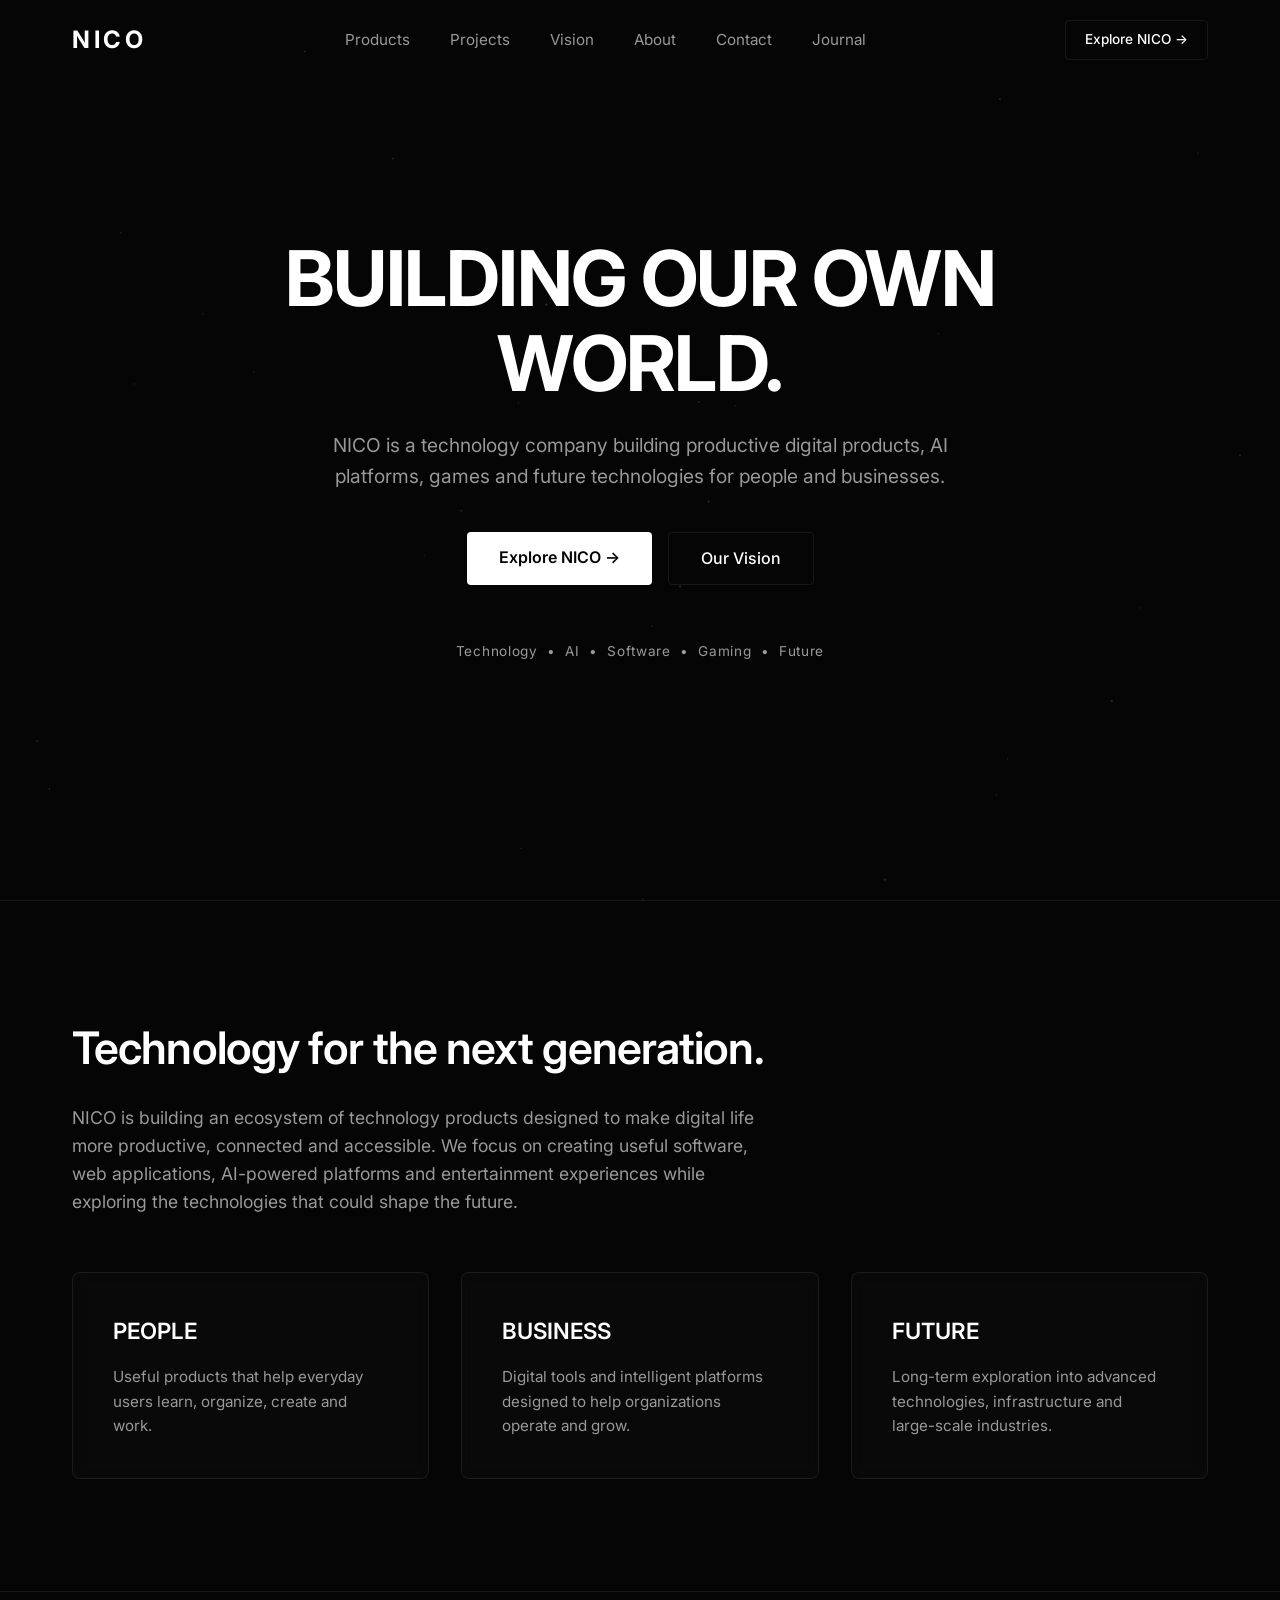
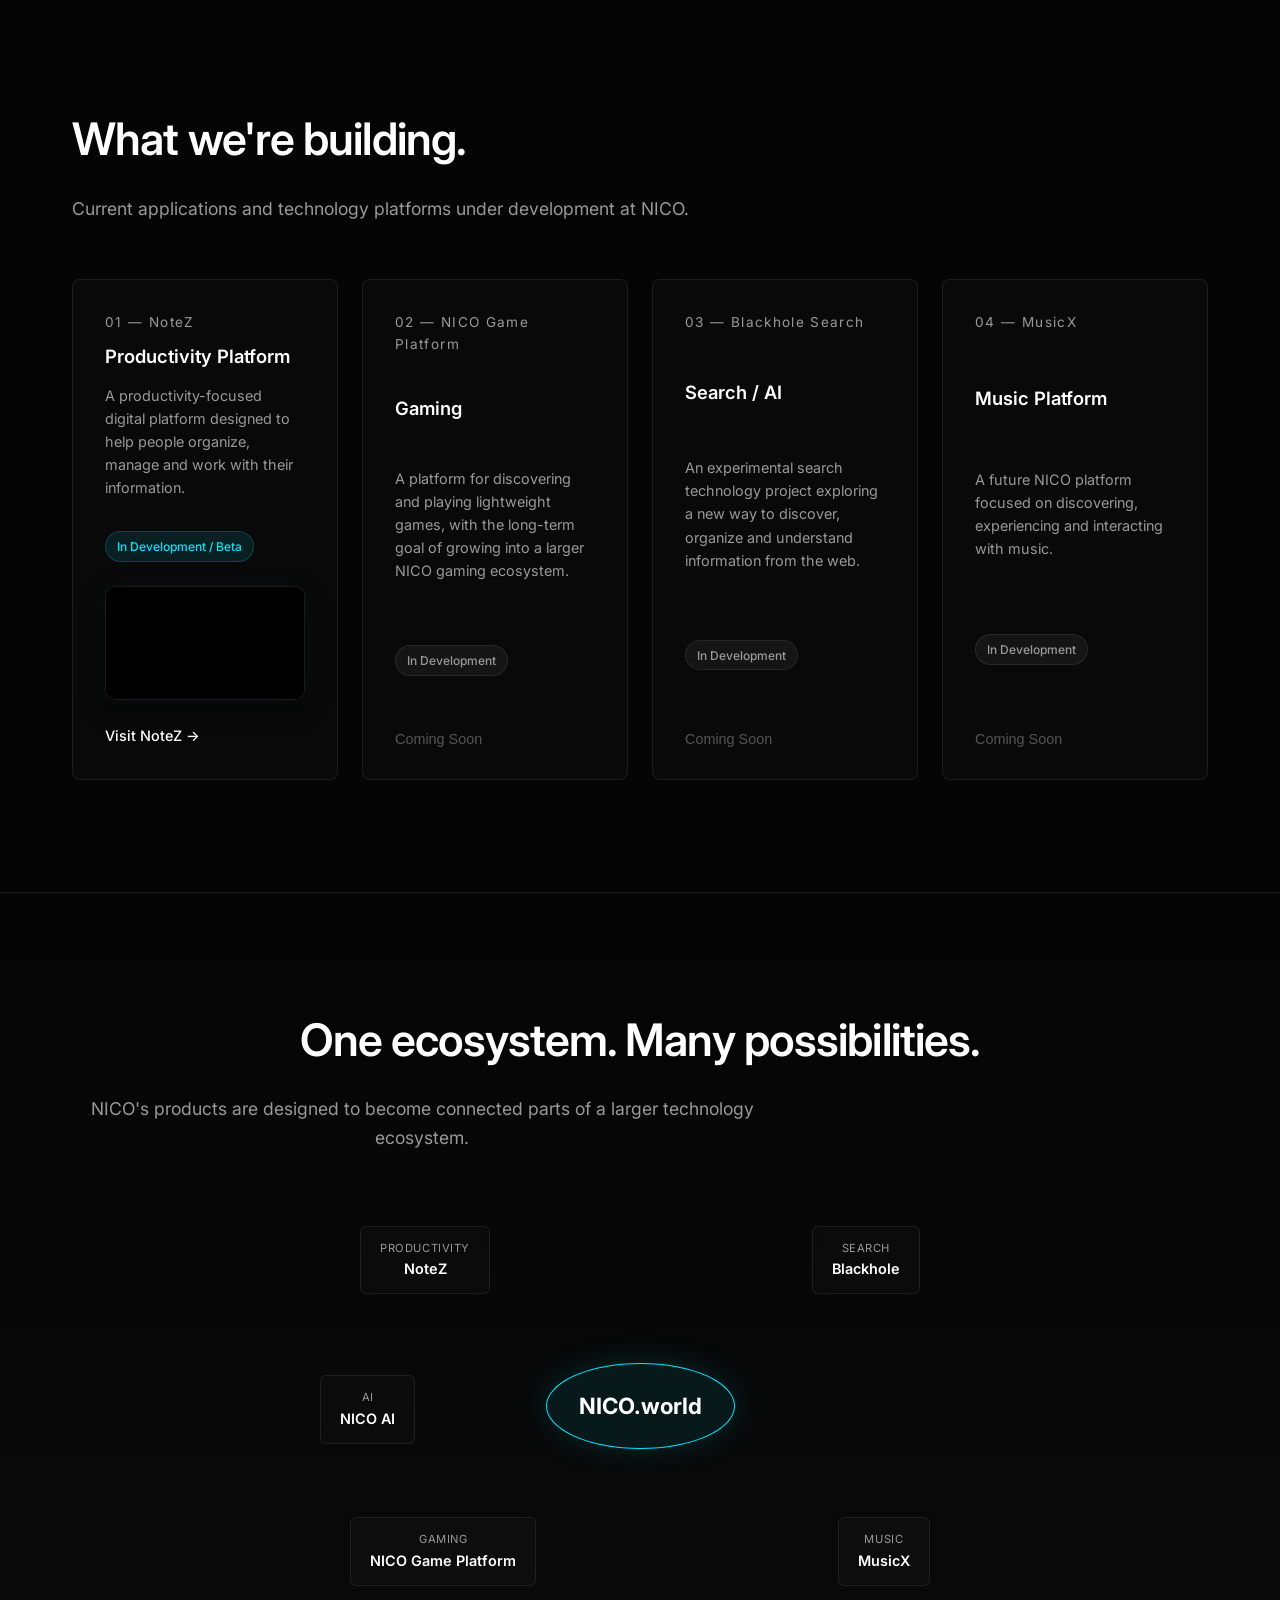
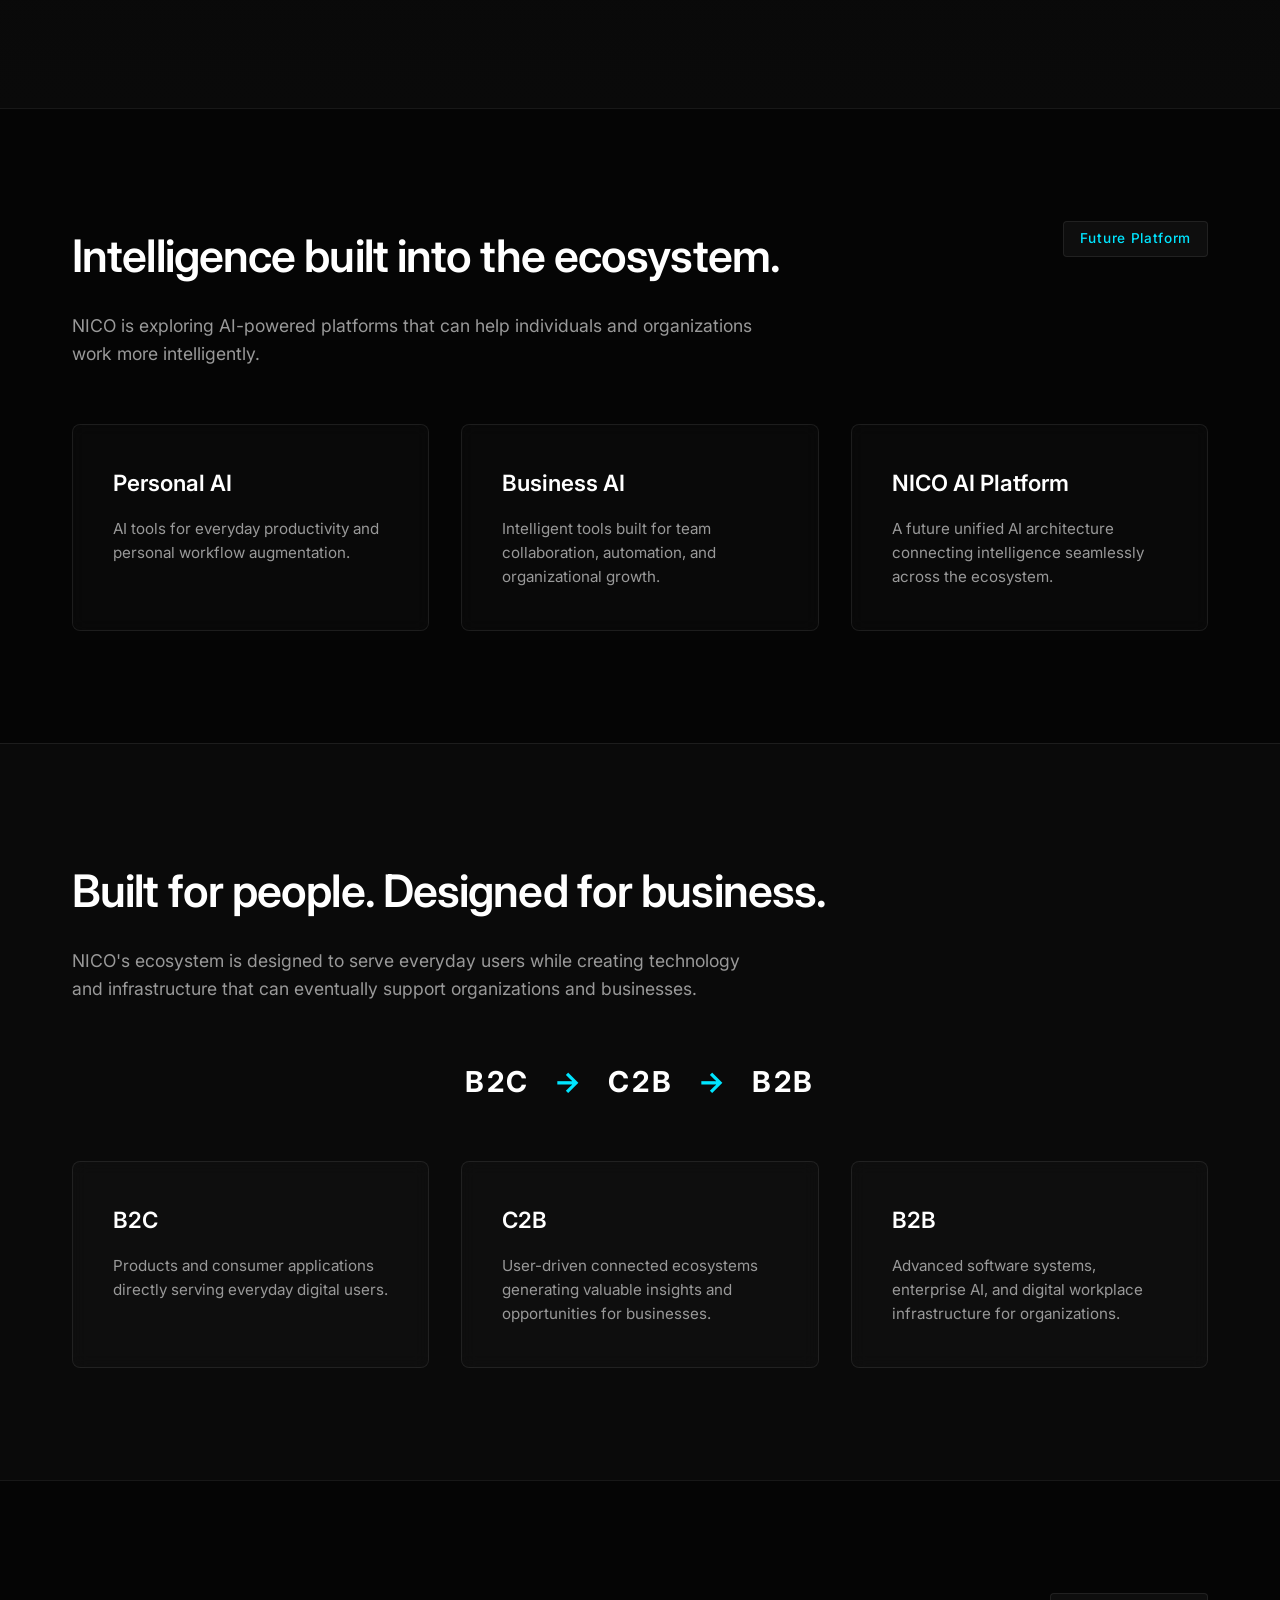
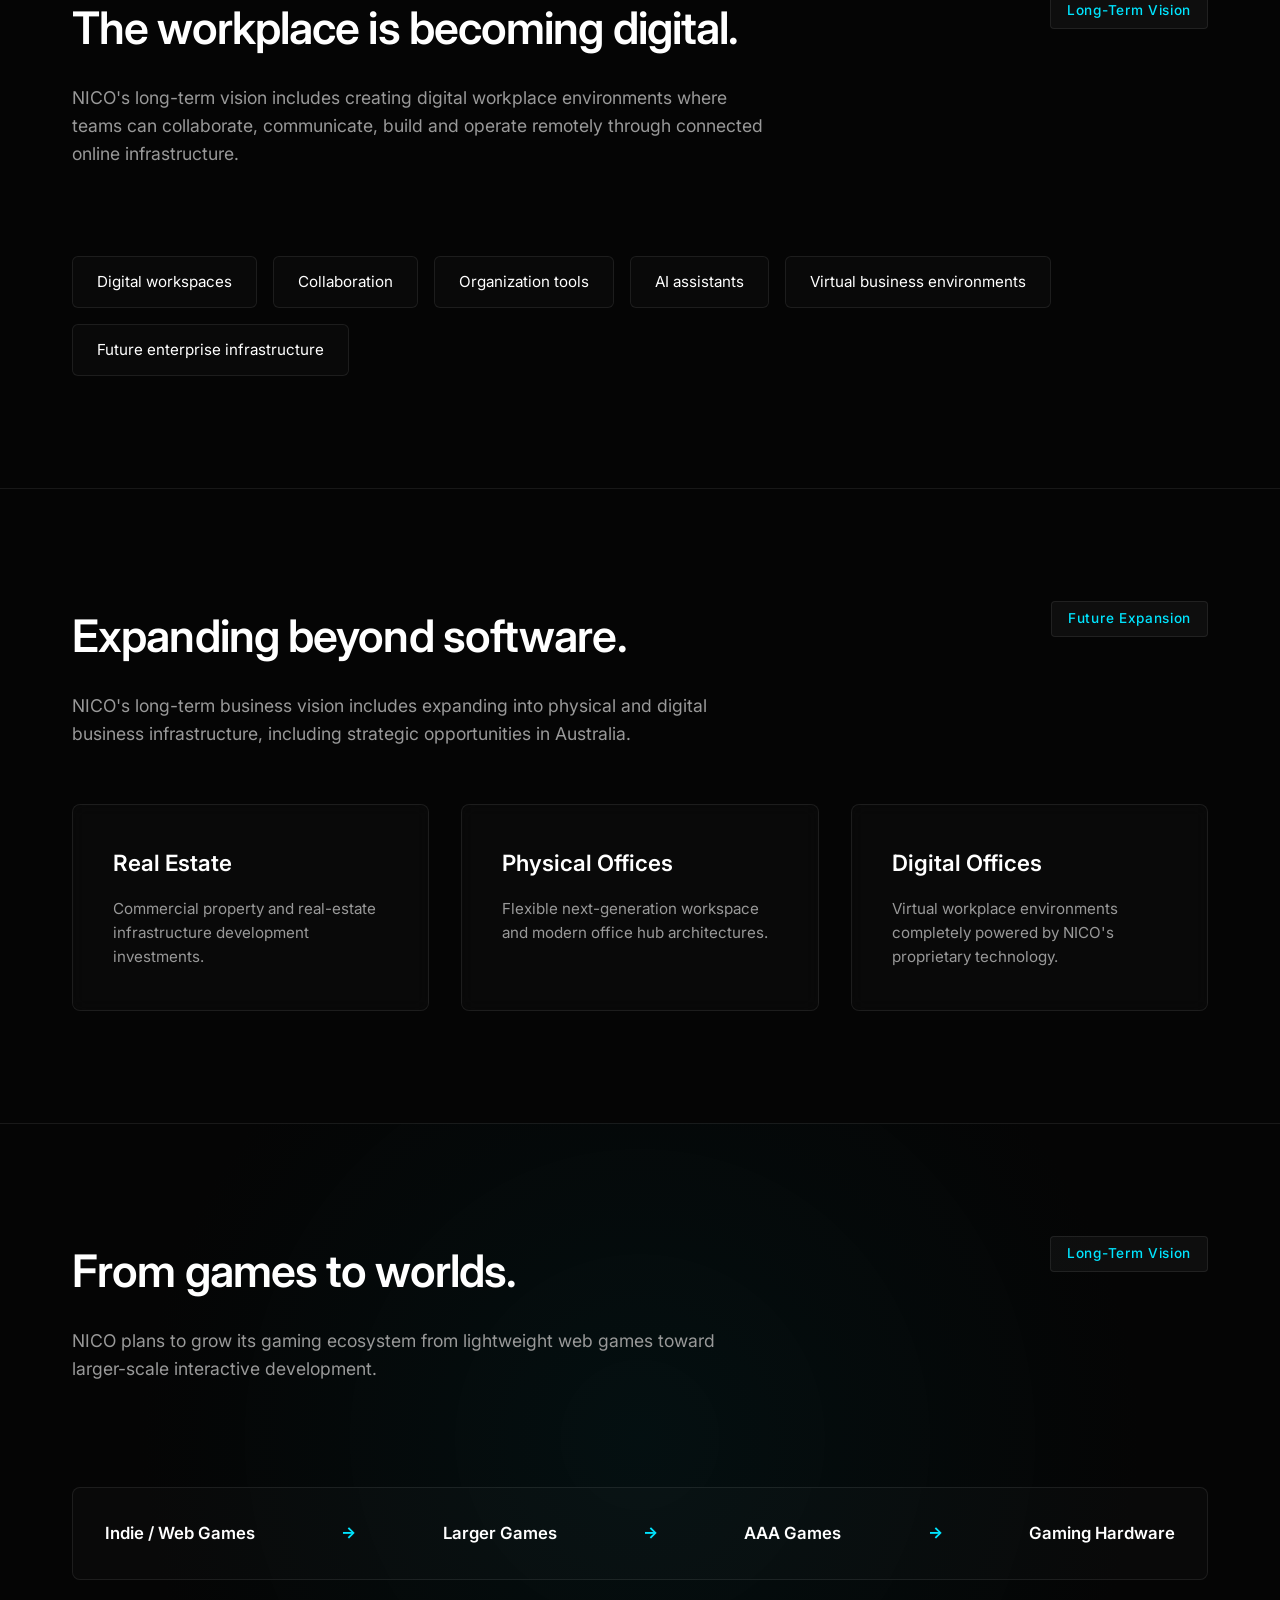
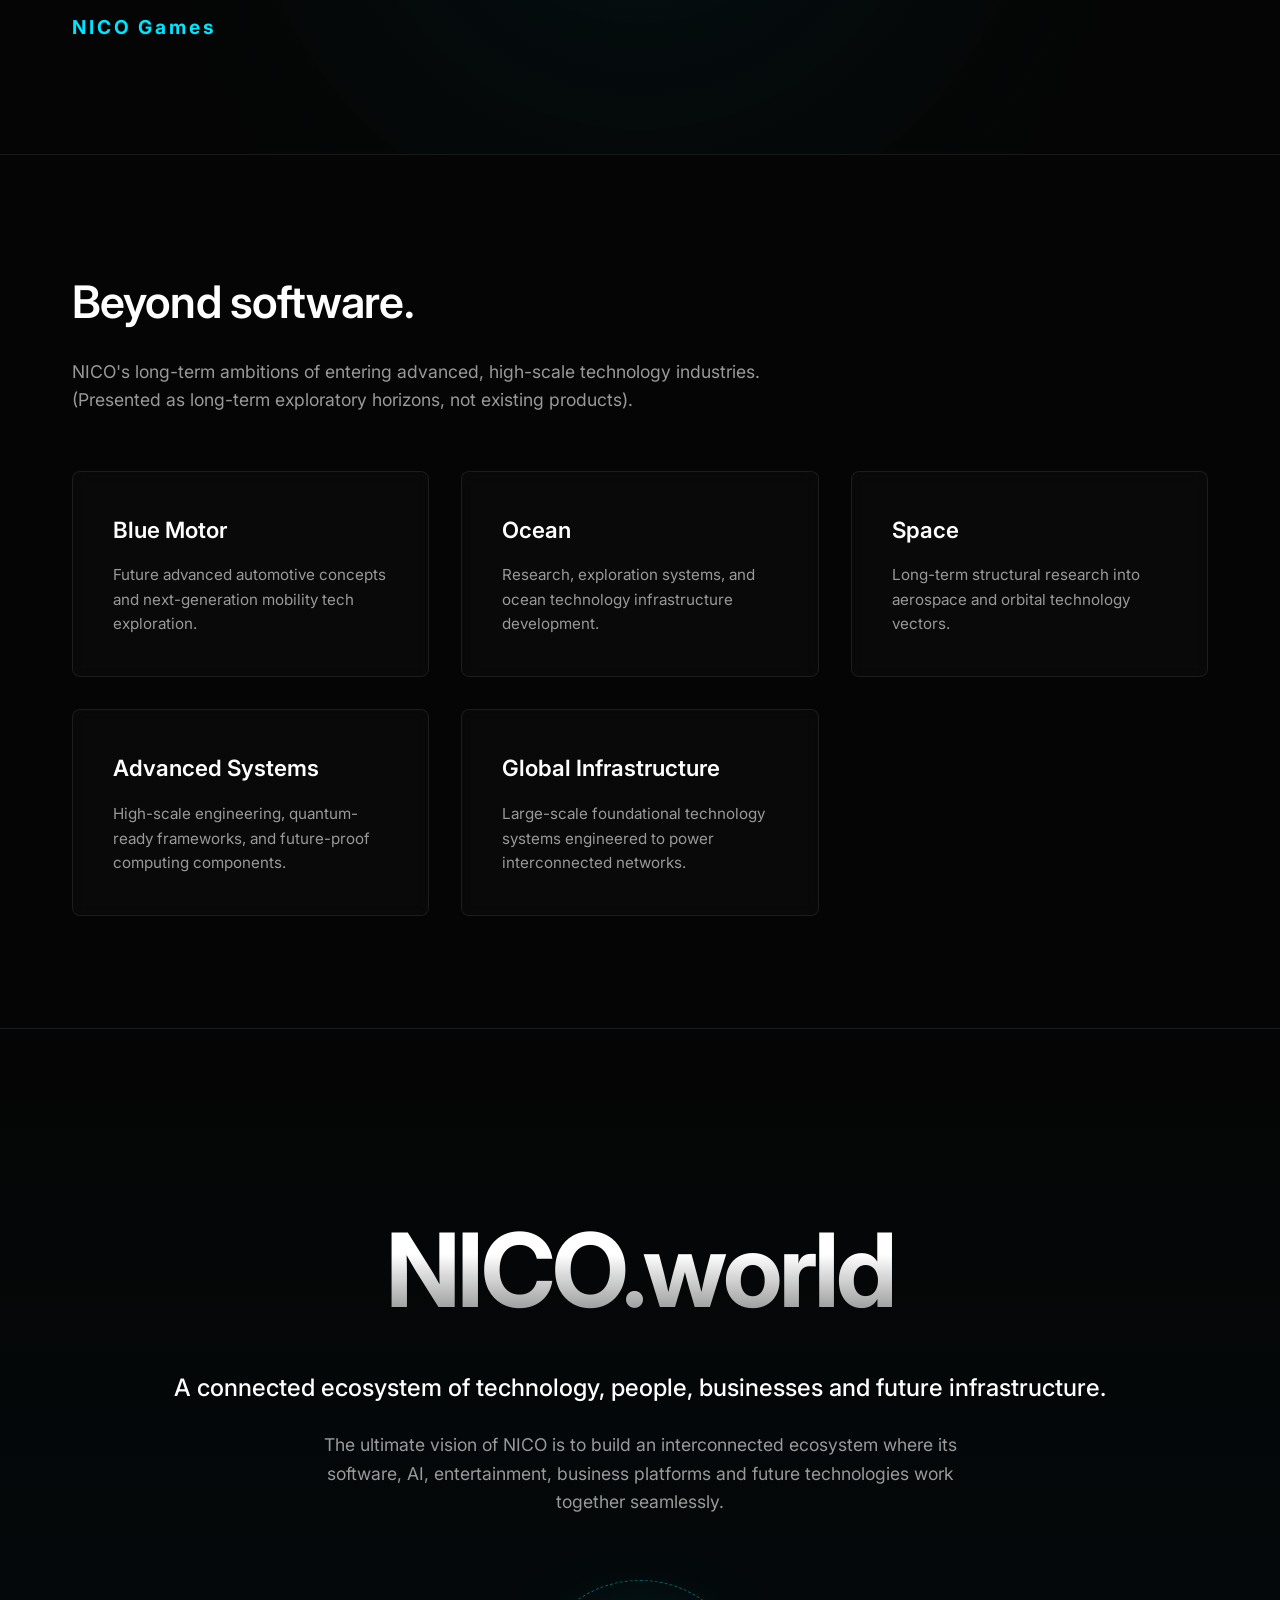
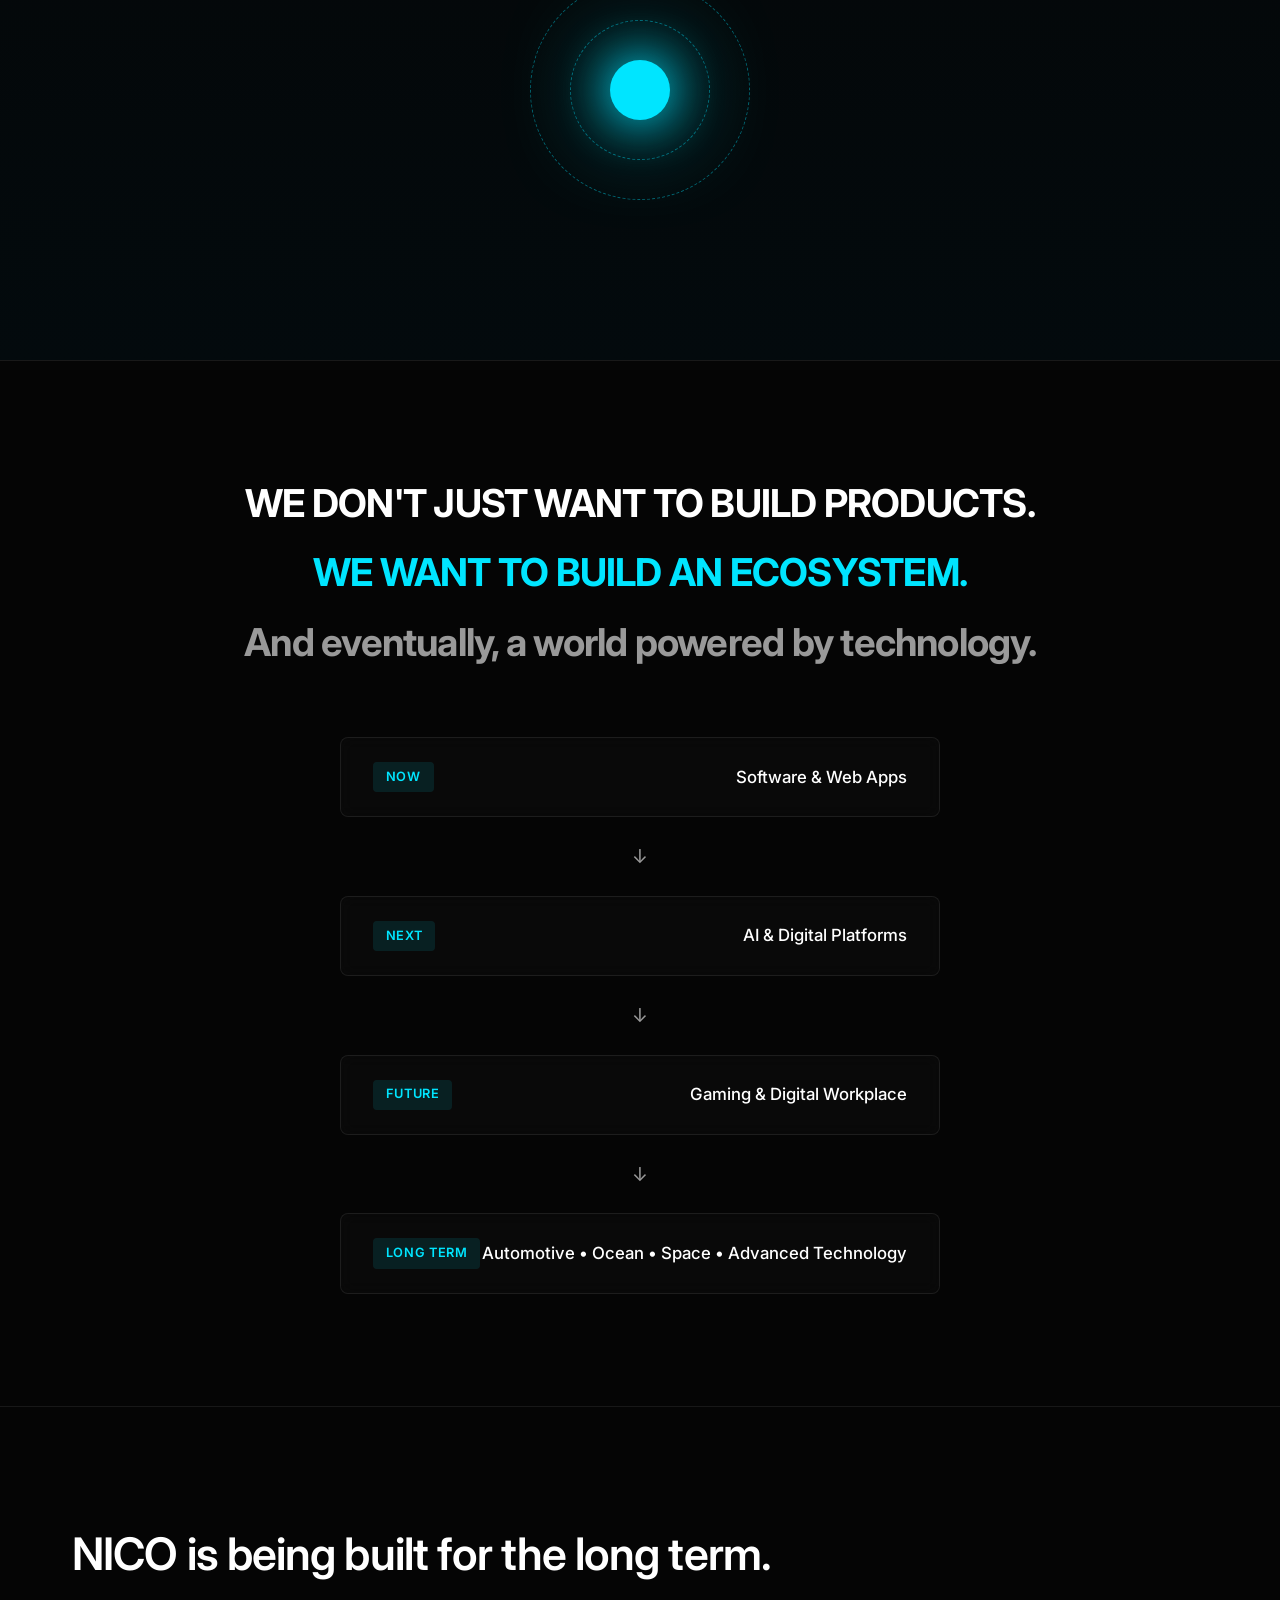
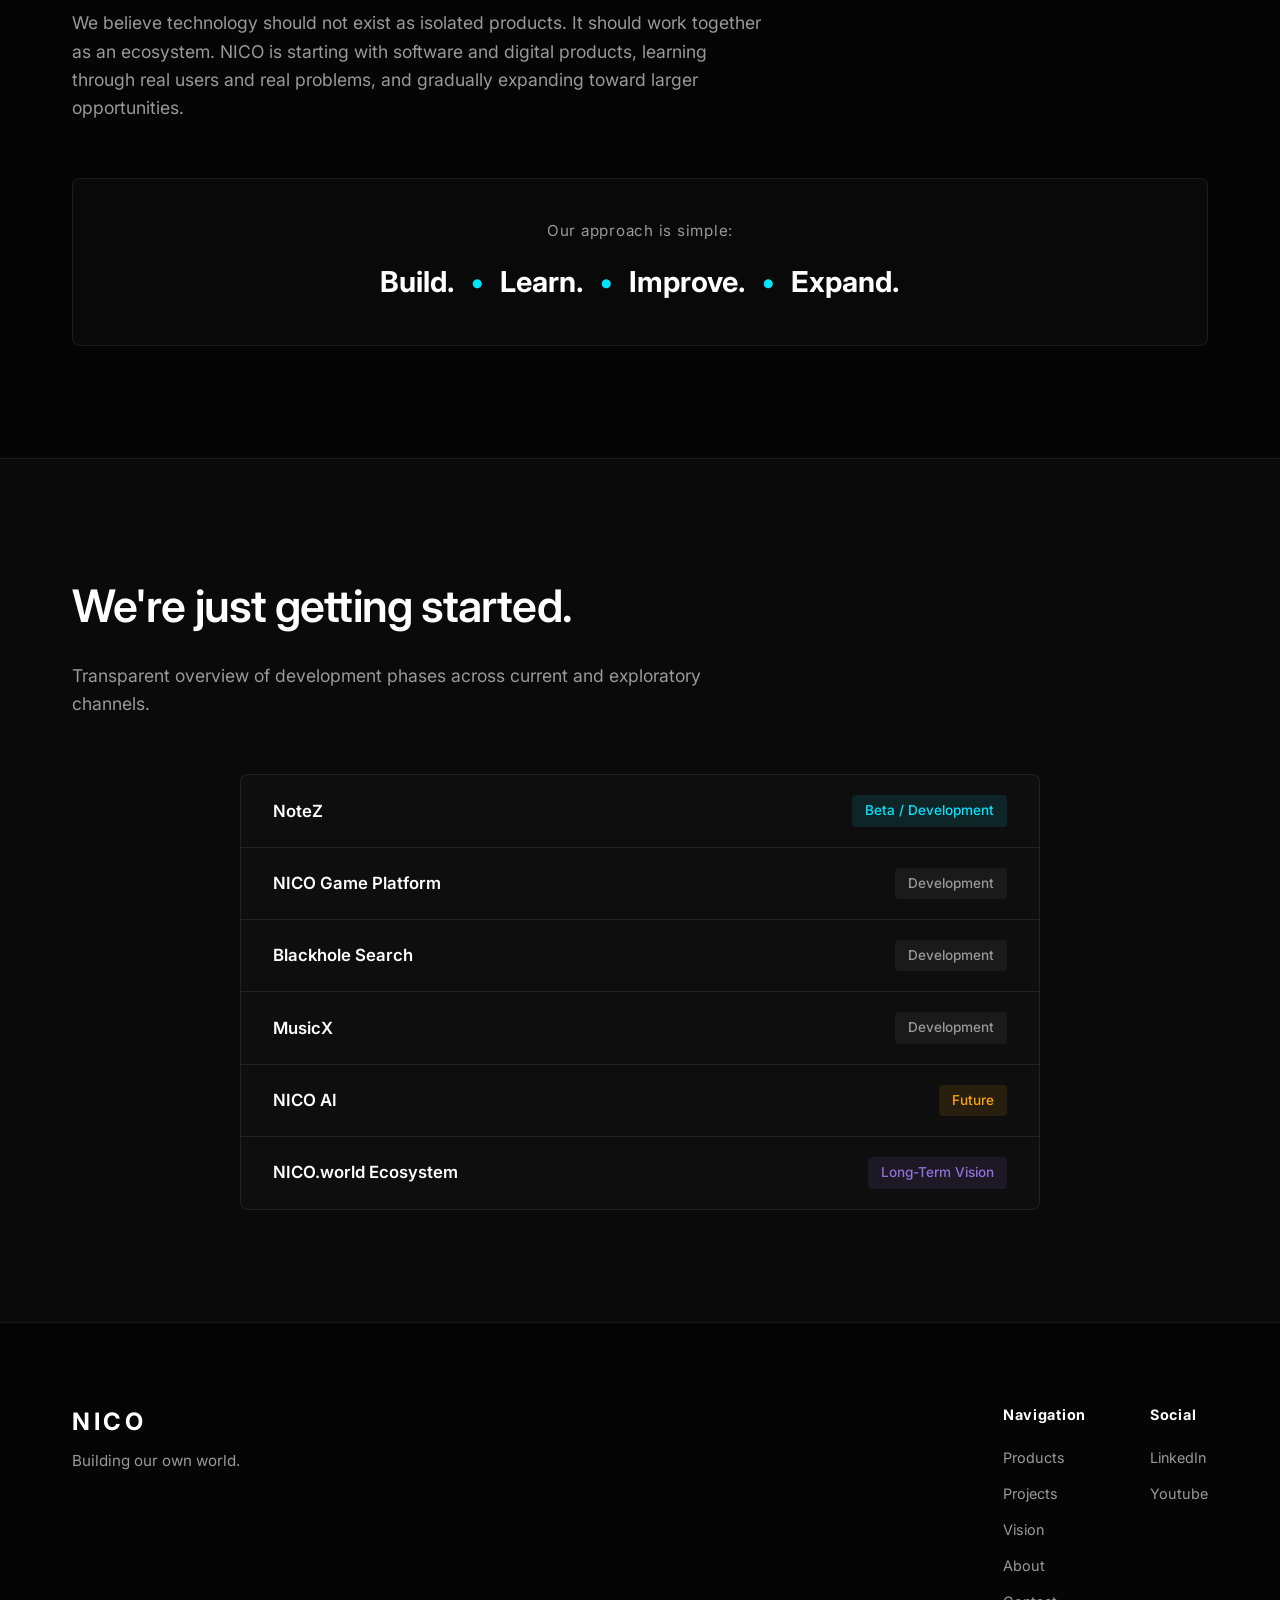
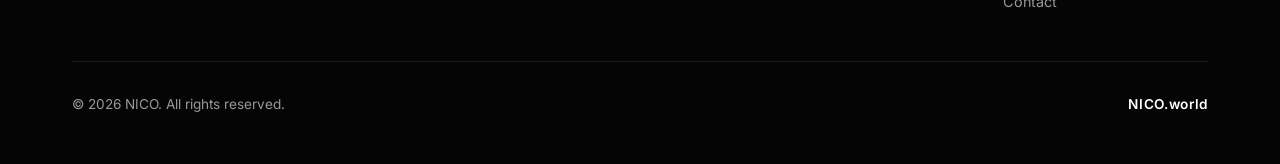
==== index.html @ 52236112 "Update Journal link in navigation to use correct ID" ====
<!DOCTYPE html>
<html lang="en">
<head>
    <meta charset="UTF-8">
    <meta name="viewport" content="width=device-width, initial-scale=1.0">
    <title>NICO — Building Our Own World</title>
    <!-- Google Fonts: Inter -->
    <link rel="preconnect" href="https://fonts.googleapis.com">
    <link rel="preconnect" href="https://fonts.gstatic.com" crossorigin>
    <link href="https://fonts.googleapis.com/css2?family=Inter:wght@300;400;500;600;700&display=swap" rel="stylesheet">
    <!-- External CSS -->
    <link rel="stylesheet" href="style.css">
</head>
<body>

    <!-- Canvas for subtle background grid/particles -->
    <canvas id="bg-canvas"></canvas>

    <!-- Navigation Bar -->
    <header id="navbar">
        <div class="nav-container">
            <a href="#" class="logo">NICO</a>
            <nav class="nav-links">
                <a href="#products">Products</a>
                <a href="#projects">Projects</a>
                <a href="#vision">Vision</a>
                <a href="#about">About</a>
                <a href="#contact">Contact</a>
                <a href="#Journal">Journal</a>
            </nav>
            <div class="nav-right">
                <a href="#products" class="btn-primary-small">Explore NICO →</a>
                <button class="hamburger" id="hamburger-btn" aria-label="Toggle Menu">
                    <span></span>
                    <span></span>
                    <span></span>
                </button>
            </div>
        </div>

        <!-- Mobile Dropdown Menu -->
        <div class="mobile-menu" id="mobile-menu">
            <a href="#products" class="mob-link">Products</a>
            <a href="#projects" class="mob-link">Projects</a>
            <a href="#vision" class="mob-link">Vision</a>
            <a href="#about" class="mob-link">About</a>
            <a href="#contact" class="mob-link">Contact</a>
            <a href="#products" class="btn-primary-small mob-btn">Explore NICO →</a>
        </div>
    </header>

    <main>

        <!-- HERO SECTION -->
        <section class="hero" id="hero">
            <div class="hero-content">
                <h1 class="hero-title">BUILDING OUR OWN WORLD.</h1>

                <p class="hero-sub">
                    NICO is a technology company building productive digital products, AI platforms, games and future technologies for people and businesses.
                </p>

                <div class="hero-btns">
                    <a href="#products" class="btn-primary">Explore NICO →</a>
                    <a href="#vision" class="btn-secondary">Our Vision</a>
                </div>

                <div class="hero-footer-text">
                    <span>Technology</span> •
                    <span>AI</span> •
                    <span>Software</span> •
                    <span>Gaming</span> •
                    <span>Future</span>
                </div>
            </div>
        </section>

        <!-- ABOUT NICO -->
        <section class="section about-section" id="about">
            <div class="container">

                <h2 class="section-heading">
                    Technology for the next generation.
                </h2>

                <p class="section-desc">
                    NICO is building an ecosystem of technology products designed to make digital life more productive, connected and accessible. We focus on creating useful software, web applications, AI-powered platforms and entertainment experiences while exploring the technologies that could shape the future.
                </p>

                <div class="cards-grid-3">

                    <div class="glass-card">
                        <h3>PEOPLE</h3>
                        <p>
                            Useful products that help everyday users learn, organize, create and work.
                        </p>
                    </div>

                    <div class="glass-card">
                        <h3>BUSINESS</h3>
                        <p>
                            Digital tools and intelligent platforms designed to help organizations operate and grow.
                        </p>
                    </div>

                    <div class="glass-card">
                        <h3>FUTURE</h3>
                        <p>
                            Long-term exploration into advanced technologies, infrastructure and large-scale industries.
                        </p>
                    </div>

                </div>
            </div>
        </section>

        <!-- PRODUCTS / PROJECTS -->
        <section class="section" id="products">
            <div class="container">

                <h2 class="section-heading">
                    What we're building.
                </h2>

                <p class="section-desc">
                    Current applications and technology platforms under development at NICO.
                </p>

                <div class="projects-grid">

                    <!-- 01 NoteZ -->
                    <div class="project-card">

                        <div class="project-num">
                            01 — NoteZ
                        </div>

                        <div class="project-category">
                            Productivity Platform
                        </div>

                        <p class="project-desc">
                            A productivity-focused digital platform designed to help people organize, manage and work with their information.
                        </p>

                        <div class="project-status badge-beta">
                            In Development / Beta
                        </div>
<!-- NoteZ Interactive Video -->
<div class="project-video-wrapper">

    <div class="project-video" id="notezVideoViewer">

        <!-- Video Area -->
        <div class="video-viewport" id="videoViewport">

            <div class="video-content" id="videoContent">

                <iframe
                    id="notezVideo"
                    src="https://www.youtube.com/embed/VzAAReLR_PA?rel=0"
                    title="NoteZ Product Video"
                    frameborder="0"
                    allow="accelerometer; autoplay; clipboard-write; encrypted-media; gyroscope; picture-in-picture; web-share"
                    allowfullscreen>
                </iframe>

            </div>

            <!-- Drag / Zoom Help -->
            <div class="video-drag-help" id="videoDragHelp">
                <span>↔</span>
                Drag to explore
            </div>

        </div>


        <!-- Floating Controls -->
        <div class="video-controls" id="videoControls">

            <button
                type="button"
                class="video-control-btn"
                id="zoomOutBtn"
                aria-label="Zoom out">
                −
            </button>

            <span
                class="zoom-level"
                id="zoomLevel">
                100%
            </span>

            <button
                type="button"
                class="video-control-btn"
                id="zoomInBtn"
                aria-label="Zoom in">
                +
            </button>

            <button
                type="button"
                class="video-control-btn reset-btn"
                id="resetZoomBtn"
                aria-label="Reset zoom">
                Reset
            </button>

            <button
                type="button"
                class="video-control-btn fullscreen-btn"
                id="fullscreenBtn"
                aria-label="Full screen">
                ⛶
            </button>

        </div>

    </div>

</div>
                       <a
                            href="https://notez-b1322.web.app/"
                            target="_blank"
                            rel="noopener noreferrer"
                            class="btn-link">
                            Visit NoteZ →
                        </a>

                    </div>


                    <!-- 02 NICO Game Platform -->
                    <div class="project-card">

                        <div class="project-num">
                            02 — NICO Game Platform
                        </div>

                        <div class="project-category">
                            Gaming
                        </div>

                        <p class="project-desc">
                            A platform for discovering and playing lightweight games, with the long-term goal of growing into a larger NICO gaming ecosystem.
                        </p>

                        <div class="project-status badge-dev">
                            In Development
                        </div>

                        <button class="btn-link disabled" disabled>
                            Coming Soon
                        </button>

                    </div>


                    <!-- 03 Blackhole Search -->
                    <div class="project-card">

                        <div class="project-num">
                            03 — Blackhole Search
                        </div>

                        <div class="project-category">
                            Search / AI
                        </div>

                        <p class="project-desc">
                            An experimental search technology project exploring a new way to discover, organize and understand information from the web.
                        </p>

                        <div class="project-status badge-dev">
                            In Development
                        </div>

                        <button class="btn-link disabled" disabled>
                            Coming Soon
                        </button>

                    </div>


                    <!-- 04 MusicX -->
                    <div class="project-card">

                        <div class="project-num">
                            04 — MusicX
                        </div>

                        <div class="project-category">
                            Music Platform
                        </div>

                        <p class="project-desc">
                            A future NICO platform focused on discovering, experiencing and interacting with music.
                        </p>

                        <div class="project-status badge-dev">
                            In Development
                        </div>

                        <button class="btn-link disabled" disabled>
                            Coming Soon
                        </button>

                    </div>

                </div>
            </div>
        </section>


        <!-- PRODUCT ECOSYSTEM -->
        <section class="section ecosystem-section">
            <div class="container">

                <h2 class="section-heading">
                    One ecosystem. Many possibilities.
                </h2>

                <p class="section-desc">
                    NICO's products are designed to become connected parts of a larger technology ecosystem.
                </p>

                <div class="ecosystem-map">

                    <div class="eco-center">
                        NICO.world
                    </div>

                    <div class="eco-node node-1">
                        <span class="node-cat">Productivity</span>
                        <span class="node-name">NoteZ</span>
                    </div>

                    <div class="eco-node node-2">
                        <span class="node-cat">Search</span>
                        <span class="node-name">Blackhole</span>
                    </div>

                    <div class="eco-node node-3">
                        <span class="node-cat">Gaming</span>
                        <span class="node-name">NICO Game Platform</span>
                    </div>

                    <div class="eco-node node-4">
                        <span class="node-cat">Music</span>
                        <span class="node-name">MusicX</span>
                    </div>

                    <div class="eco-node node-5">
                        <span class="node-cat">AI</span>
                        <span class="node-name">NICO AI</span>
                    </div>

                </div>
            </div>
        </section>


        <!-- NICO AI -->
        <section class="section">
            <div class="container">

                <div class="section-header-flex">

                    <div>
                        <h2 class="section-heading">
                            Intelligence built into the ecosystem.
                        </h2>

                        <p class="section-desc">
                            NICO is exploring AI-powered platforms that can help individuals and organizations work more intelligently.
                        </p>
                    </div>

                    <div class="vision-label">
                        Future Platform
                    </div>

                </div>

                <div class="cards-grid-3">

                    <div class="glass-card">
                        <h3>Personal AI</h3>
                        <p>
                            AI tools for everyday productivity and personal workflow augmentation.
                        </p>
                    </div>

                    <div class="glass-card">
                        <h3>Business AI</h3>
                        <p>
                            Intelligent tools built for team collaboration, automation, and organizational growth.
                        </p>
                    </div>

                    <div class="glass-card">
                        <h3>NICO AI Platform</h3>
                        <p>
                            A future unified AI architecture connecting intelligence seamlessly across the ecosystem.
                        </p>
                    </div>

                </div>
            </div>
        </section>


        <!-- BUSINESS MODEL -->
        <section class="section business-model-section">
            <div class="container">

                <h2 class="section-heading">
                    Built for people. Designed for business.
                </h2>

                <p class="section-desc">
                    NICO's ecosystem is designed to serve everyday users while creating technology and infrastructure that can eventually support organizations and businesses.
                </p>

                <div class="model-flow">
                    <span>B2C</span>
                    <span class="arrow">→</span>
                    <span>C2B</span>
                    <span class="arrow">→</span>
                    <span>B2B</span>
                </div>

                <div class="cards-grid-3">

                    <div class="glass-card">
                        <h3>B2C</h3>
                        <p>
                            Products and consumer applications directly serving everyday digital users.
                        </p>
                    </div>

                    <div class="glass-card">
                        <h3>C2B</h3>
                        <p>
                            User-driven connected ecosystems generating valuable insights and opportunities for businesses.
                        </p>
                    </div>

                    <div class="glass-card">
                        <h3>B2B</h3>
                        <p>
                            Advanced software systems, enterprise AI, and digital workplace infrastructure for organizations.
                        </p>
                    </div>

                </div>
            </div>
        </section>


        <!-- DIGITAL WORKPLACE — FUTURE -->
        <section class="section">
            <div class="container">

                <div class="section-header-flex">

                    <div>

                        <h2 class="section-heading">
                            The workplace is becoming digital.
                        </h2>

                        <p class="section-desc">
                            NICO's long-term vision includes creating digital workplace environments where teams can collaborate, communicate, build and operate remotely through connected online infrastructure.
                        </p>

                    </div>

                    <div class="vision-label">
                        Long-Term Vision
                    </div>

                </div>

                <div class="tags-container">

                    <span class="tech-tag">
                        Digital workspaces
                    </span>

                    <span class="tech-tag">
                        Collaboration
                    </span>

                    <span class="tech-tag">
                        Organization tools
                    </span>

                    <span class="tech-tag">
                        AI assistants
                    </span>

                    <span class="tech-tag">
                        Virtual business environments
                    </span>

                    <span class="tech-tag">
                        Future enterprise infrastructure
                    </span>

                </div>
            </div>
        </section>


        <!-- AUSTRALIA EXPANSION -->
        <section class="section">
            <div class="container">

                <div class="section-header-flex">

                    <div>

                        <h2 class="section-heading">
                            Expanding beyond software.
                        </h2>

                        <p class="section-desc">
                            NICO's long-term business vision includes expanding into physical and digital business infrastructure, including strategic opportunities in Australia.
                        </p>

                    </div>

                    <div class="vision-label">
                        Future Expansion
                    </div>

                </div>

                <div class="cards-grid-3">

                    <div class="glass-card">
                        <h3>Real Estate</h3>
                        <p>
                            Commercial property and real-estate infrastructure development investments.
                        </p>
                    </div>

                    <div class="glass-card">
                        <h3>Physical Offices</h3>
                        <p>
                            Flexible next-generation workspace and modern office hub architectures.
                        </p>
                    </div>

                    <div class="glass-card">
                        <h3>Digital Offices</h3>
                        <p>
                            Virtual workplace environments completely powered by NICO's proprietary technology.
                        </p>
                    </div>

                </div>
            </div>
        </section>


        <!-- GAMING FUTURE -->
        <section class="section gaming-section">
            <div class="container gaming-container">

                <div class="section-header-flex">

                    <div>

                        <h2 class="section-heading">
                            From games to worlds.
                        </h2>

                        <p class="section-desc">
                            NICO plans to grow its gaming ecosystem from lightweight web games toward larger-scale interactive development.
                        </p>

                    </div>

                    <div class="vision-label">
                        Long-Term Vision
                    </div>

                </div>

                <div class="gaming-flow-box">

                    <div class="game-path">
                        Indie / Web Games
                    </div>

                    <span class="path-sep">→</span>

                    <div class="game-path">
                        Larger Games
                    </div>

                    <span class="path-sep">→</span>

                    <div class="game-path">
                        AAA Games
                    </div>

                    <span class="path-sep">→</span>

                    <div class="game-path">
                        Gaming Hardware
                    </div>

                </div>

                <div class="gaming-brand-tag">
                    NICO Games
                </div>

            </div>
        </section>


        <!-- FUTURE TECHNOLOGIES -->
        <section class="section">
            <div class="container">

                <h2 class="section-heading">
                    Beyond software.
                </h2>

                <p class="section-desc">
                    NICO's long-term ambitions of entering advanced, high-scale technology industries. (Presented as long-term exploratory horizons, not existing products).
                </p>

                <div class="cards-grid-3">

                    <div class="glass-card">
                        <h3>Blue Motor</h3>
                        <p>
                            Future advanced automotive concepts and next-generation mobility tech exploration.
                        </p>
                    </div>

                    <div class="glass-card">
                        <h3>Ocean</h3>
                        <p>
                            Research, exploration systems, and ocean technology infrastructure development.
                        </p>
                    </div>

                    <div class="glass-card">
                        <h3>Space</h3>
                        <p>
                            Long-term structural research into aerospace and orbital technology vectors.
                        </p>
                    </div>

                    <div class="glass-card">
                        <h3>Advanced Systems</h3>
                        <p>
                            High-scale engineering, quantum-ready frameworks, and future-proof computing components.
                        </p>
                    </div>

                    <div class="glass-card">
                        <h3>Global Infrastructure</h3>
                        <p>
                            Large-scale foundational technology systems engineered to power interconnected networks.
                        </p>
                    </div>

                </div>
            </div>
        </section>


        <!-- NICO.world SECTION -->
        <section class="section world-section" id="vision">
            <div class="container text-center">

                <h2 class="world-title">
                    NICO.world
                </h2>

                <p class="world-sub">
                    A connected ecosystem of technology, people, businesses and future infrastructure.
                </p>

                <p class="section-desc center-text">
                    The ultimate vision of NICO is to build an interconnected ecosystem where its software, AI, entertainment, business platforms and future technologies work together seamlessly.
                </p>

                <div class="globe-visual">
                    <div class="globe-ring ring-1"></div>
                    <div class="globe-ring ring-2"></div>
                    <div class="globe-core"></div>
                </div>

            </div>
        </section>


        <!-- VISION TIMELINE SECTION -->
        <section class="section vision-timeline-section">

            <div class="container">

                <div class="huge-vision-text">
                    WE DON'T JUST WANT TO BUILD PRODUCTS.
                </div>

                <div class="huge-vision-text accent">
                    WE WANT TO BUILD AN ECOSYSTEM.
                </div>

                <div class="huge-vision-text muted">
                    And eventually, a world powered by technology.
                </div>

                <div class="timeline">

                    <div class="timeline-item">
                        <div class="t-badge">NOW</div>
                        <div class="t-text">
                            Software & Web Apps
                        </div>
                    </div>

                    <div class="timeline-arrow">↓</div>

                    <div class="timeline-item">
                        <div class="t-badge">NEXT</div>
                        <div class="t-text">
                            AI & Digital Platforms
                        </div>
                    </div>

                    <div class="timeline-arrow">↓</div>

                    <div class="timeline-item">
                        <div class="t-badge">FUTURE</div>
                        <div class="t-text">
                            Gaming & Digital Workplace
                        </div>
                    </div>

                    <div class="timeline-arrow">↓</div>

                    <div class="timeline-item">
                        <div class="t-badge">LONG TERM</div>
                        <div class="t-text">
                            Automotive • Ocean • Space • Advanced Technology
                        </div>
                    </div>

                </div>
            </div>
        </section>


        <!-- ABOUT THE COMPANY -->
        <section class="section" id="about-company">
            <div class="container">

                <h2 class="section-heading">
                    NICO is being built for the long term.
                </h2>

                <p class="section-desc">
                    We believe technology should not exist as isolated products. It should work together as an ecosystem. NICO is starting with software and digital products, learning through real users and real problems, and gradually expanding toward larger opportunities.
                </p>

                <div class="approach-box">

                    <span class="approach-title">
                        Our approach is simple:
                    </span>

                    <div class="approach-steps">

                        <span>Build.</span>
                        <span class="dot">•</span>
                        <span>Learn.</span>
                        <span class="dot">•</span>
                        <span>Improve.</span>
                        <span class="dot">•</span>
                        <span>Expand.</span>

                    </div>

                </div>
            </div>
        </section>


        <!-- CURRENT STATUS -->
        <section class="section status-section" id="projects">
            <div class="container">

                <h2 class="section-heading">
                    We're just getting started.
                </h2>

                <p class="section-desc">
                    Transparent overview of development phases across current and exploratory channels.
                </p>

                <div class="status-table">

                    <div class="status-row">
                        <span class="st-name">NoteZ</span>
                        <span class="st-val beta">
                            Beta / Development
                        </span>
                    </div>

                    <div class="status-row">
                        <span class="st-name">NICO Game Platform</span>
                        <span class="st-val dev">
                            Development
                        </span>
                    </div>

                    <div class="status-row">
                        <span class="st-name">Blackhole Search</span>
                        <span class="st-val dev">
                            Development
                        </span>
                    </div>

                    <div class="status-row">
                        <span class="st-name">MusicX</span>
                        <span class="st-val dev">
                            Development
                        </span>
                    </div>

                    <div class="status-row">
                        <span class="st-name">NICO AI</span>
                        <span class="st-val future">
                            Future
                        </span>
                    </div>

                    <div class="status-row">
                        <span class="st-name">NICO.world Ecosystem</span>
                        <span class="st-val long">
                            Long-Term Vision
                        </span>
                    </div>

                </div>
            </div>
        </section>

    </main>


    <!-- FOOTER -->
    <footer class="footer" id="contact">

        <div class="container footer-container">

            <div class="footer-top">

                <div class="footer-brand">

                    <div class="logo">
                        NICO
                    </div>

                    <p class="footer-tagline">
                        Building our own world.
                    </p>

                </div>

                <div class="footer-links-group">

                    <div class="footer-col">

                        <h4>Navigation</h4>

                        <a href="#products">Products</a>
                        <a href="#projects">Projects</a>
                        <a href="#vision">Vision</a>
                        <a href="#about">About</a>
                        <a href="#contact">Contact</a>

                    </div>

                    <div class="footer-col">

                        <h4>Social</h4>

                        <a
                            href="https://www.linkedin.com/in/nico-33427b433/"
                            target="_blank"
                            rel="noopener">
                            LinkedIn
                        </a>

                        <a
                            href="https://www.youtube.com/watch?v=VzAAReLR_PA"
                            target="_blank"
                            rel="noopener">
                            Youtube
                        </a>

                    </div>

                </div>
            </div>

            <div class="footer-bottom">

                <p>
                    © 2026 NICO. All rights reserved.
                </p>

                <p class="footer-domain">
                    NICO.world
                </p>

            </div>

        </div>
    </footer>


    <!-- External JavaScript -->
    <script src="script.js"></script>

</body>
</html>
---- style.css ----
/* RESET & BASE VARIABLES */
* {
    margin: 0;
    padding: 0;
    box-sizing: border-box;
    scroll-behavior: smooth;
}

:root {
    --bg-black: #050505;
    --bg-charcoal: #0a0a0a;
    --card-bg: rgba(255, 255, 255, 0.02);
    --card-border: rgba(255, 255, 255, 0.08);
    --card-border-hover: rgba(0, 229, 255, 0.3);
    --text-primary: #ffffff;
    --text-secondary: #999999;
    --accent-cyan: #00e5ff;
    --accent-glow: rgba(0, 229, 255, 0.15);
    --font-main: 'Inter', sans-serif;
}

body {
    background-color: var(--bg-black);
    color: var(--text-primary);
    font-family: var(--font-main);
    overflow-x: hidden;
    line-height: 1.6;
    -webkit-font-smoothing: antialiased;
}

#bg-canvas {
    position: fixed;
    top: 0;
    left: 0;
    width: 100vw;
    height: 100vh;
    z-index: -1;
    pointer-events: none;
}

.container {
    max-width: 1200px;
    margin: 0 auto;
    padding: 0 2rem;
}

/* NAVIGATION */
header {
    position: fixed;
    top: 0;
    left: 0;
    width: 100%;
    z-index: 1000;
    transition: background 0.3s ease, backdrop-filter 0.3s ease, border-bottom 0.3s ease;
    border-bottom: 1px solid transparent;
}

header.scrolled {
    background: rgba(5, 5, 5, 0.85);
    backdrop-filter: blur(12px);
    border-bottom: 1px solid var(--card-border);
}

.nav-container {
    max-width: 1200px;
    margin: 0 auto;
    padding: 1.25rem 2rem;
    display: flex;
    align-items: center;
    justify-content: space-between;
}

.logo {
    font-size: 1.5rem;
    font-weight: 700;
    letter-spacing: 0.15em;
    color: var(--text-primary);
    text-decoration: none;
}

.nav-links {
    display: flex;
    gap: 2.5rem;
}

.nav-links a {
    color: var(--text-secondary);
    text-decoration: none;
    font-size: 0.95rem;
    font-weight: 400;
    transition: color 0.2s ease;
}

.nav-links a:hover {
    color: var(--text-primary);
}

.nav-right {
    display: flex;
    align-items: center;
    gap: 1rem;
}

.btn-primary-small {
    background: transparent;
    color: var(--text-primary);
    border: 1px solid var(--card-border);
    padding: 0.5rem 1.2rem;
    font-size: 0.85rem;
    font-weight: 500;
    border-radius: 4px;
    text-decoration: none;
    transition: all 0.25s ease;
}

.btn-primary-small:hover {
    border-color: var(--accent-cyan);
    color: var(--accent-cyan);
    box-shadow: 0 0 15px var(--accent-glow);
}

.hamburger {
    display: none;
    flex-direction: column;
    gap: 5px;
    background: none;
    border: none;
    cursor: pointer;
    padding: 5px;
}

.hamburger span {
    display: block;
    width: 24px;
    height: 2px;
    background: var(--text-primary);
    transition: all 0.3s ease;
}

.mobile-menu {
    position: absolute;
    top: 100%;
    left: 0;
    width: 100%;
    background: rgba(8, 8, 8, 0.98);
    backdrop-filter: blur(16px);
    border-bottom: 1px solid var(--card-border);
    display: flex;
    flex-direction: column;
    padding: 2rem;
    gap: 1.5rem;
    transform: translateY(-120%);
    opacity: 0;
    pointer-events: none;
    transition: all 0.3s cubic-bezier(0.16, 1, 0.3, 1);
}

.mobile-menu.active {
    transform: translateY(0);
    opacity: 1;
    pointer-events: auto;
}

.mob-link {
    color: var(--text-secondary);
    text-decoration: none;
    font-size: 1.2rem;
}

.mob-link:hover {
    color: var(--accent-cyan);
}

.mob-btn {
    text-align: center;
    padding: 0.8rem;
}

/* HERO SECTION */
.hero {
    min-height: 100vh;
    display: flex;
    align-items: center;
    justify-content: center;
    text-align: center;
    padding: 0 1.5rem;
    position: relative;
}

.hero-content {
    max-width: 800px;
    opacity: 0;
    transform: translateY(20px);
    animation: heroFadeIn 1s cubic-bezier(0.16, 1, 0.3, 1) forwards;
}

@keyframes heroFadeIn {
    to {
        opacity: 1;
        transform: translateY(0);
    }
}

.hero-title {
    font-size: clamp(2.5rem, 6vw, 5rem);
    font-weight: 700;
    letter-spacing: -0.02em;
    line-height: 1.1;
    margin-bottom: 1.5rem;
}

.hero-sub {
    font-size: clamp(1rem, 2vw, 1.2rem);
    color: var(--text-secondary);
    max-width: 640px;
    margin: 0 auto 2.5rem auto;
}

.hero-btns {
    display: flex;
    gap: 1rem;
    justify-content: center;
    margin-bottom: 3.5rem;
}

.btn-primary {
    background: var(--text-primary);
    color: var(--bg-black);
    padding: 0.8rem 2rem;
    font-weight: 600;
    border-radius: 4px;
    text-decoration: none;
    transition: all 0.25s ease;
}

.btn-primary:hover {
    background: var(--accent-cyan);
    box-shadow: 0 0 25px var(--accent-glow);
}

.btn-secondary {
    background: transparent;
    color: var(--text-primary);
    border: 1px solid var(--card-border);
    padding: 0.8rem 2rem;
    font-weight: 500;
    border-radius: 4px;
    text-decoration: none;
    transition: all 0.25s ease;
}

.btn-secondary:hover {
    border-color: var(--text-primary);
    background: rgba(255, 255, 255, 0.05);
}

.hero-footer-text {
    font-size: 0.85rem;
    color: var(--text-secondary);
    letter-spacing: 0.05em;
}

.hero-footer-text span {
    margin: 0 0.3rem;
}

/* SECTIONS COMMON */
.section {
    padding: 7rem 0;
    border-top: 1px solid var(--card-border);
}

.section-heading {
    font-size: clamp(2rem, 3.5vw, 3rem);
    font-weight: 600;
    letter-spacing: -0.02em;
    margin-bottom: 1.2rem;
}

.section-desc {
    font-size: 1.1rem;
    color: var(--text-secondary);
    max-width: 700px;
    margin-bottom: 3.5rem;
}

.center-text {
    margin: 0 auto 3.5rem auto;
    text-align: center;
}

.text-center {
    text-align: center;
}

/* GRIDS & CARDS */
.cards-grid-3 {
    display: grid;
    grid-template-columns: repeat(auto-fit, minmax(320px, 1fr));
    gap: 2rem;
}

.glass-card {
    background: var(--card-bg);
    border: 1px solid var(--card-border);
    padding: 2.5rem;
    border-radius: 8px;
    backdrop-filter: blur(8px);
    transition: all 0.3s cubic-bezier(0.16, 1, 0.3, 1);
}

.glass-card:hover {
    transform: translateY(-6px);
    border-color: var(--card-border-hover);
    box-shadow: 0 10px 30px var(--accent-glow);
}

.glass-card h3 {
    font-size: 1.4rem;
    font-weight: 600;
    margin-bottom: 1rem;
}

.glass-card p {
    color: var(--text-secondary);
    font-size: 0.95rem;
}

/* PROJECTS GRID */
.projects-grid {
    display: grid;
    grid-template-columns: repeat(auto-fit, minmax(260px, 1fr));
    gap: 1.5rem;
}

.project-card {
    background: var(--card-bg);
    border: 1px solid var(--card-border);
    padding: 2rem;
    border-radius: 8px;
    display: flex;
    flex-direction: column;
    justify-content: space-between;
    transition: all 0.3s ease;
}

.project-card:hover {
    border-color: var(--card-border-hover);
    transform: translateY(-4px);
    box-shadow: 0 8px 25px var(--accent-glow);
}

.project-num {
    font-size: 0.85rem;
    color: var(--text-secondary);
    letter-spacing: 0.1em;
    margin-bottom: 0.5rem;
}

.project-category {
    font-size: 1.15rem;
    font-weight: 600;
    margin-bottom: 0.8rem;
}

.project-desc {
    color: var(--text-secondary);
    font-size: 0.9rem;
    margin-bottom: 2rem;
}

.project-status {
    font-size: 0.75rem;
    padding: 0.3rem 0.7rem;
    border-radius: 20px;
    display: inline-block;
    width: fit-content;
    margin-bottom: 1.5rem;
    font-weight: 500;
}

.badge-beta {
    background: rgba(0, 229, 255, 0.1);
    color: var(--accent-cyan);
    border: 1px solid rgba(0, 229, 255, 0.2);
}

.badge-dev {
    background: rgba(255, 255, 255, 0.05);
    color: var(--text-secondary);
    border: 1px solid var(--card-border);
}

.btn-link {
    background: none;
    border: none;
    color: var(--text-primary);
    font-weight: 500;
    font-size: 0.9rem;
    text-decoration: none;
    cursor: pointer;
    transition: color 0.2s ease;
    display: inline-flex;
    align-items: center;
    gap: 0.4rem;
}

.btn-link:hover {
    color: var(--accent-cyan);
}

.btn-link.disabled {
    color: #555555;
    cursor: not-allowed;
}




/* Premium hover effect */
.project-video:hover {
    border-color: rgba(0, 229, 255, 0.28);

    box-shadow:
        0 12px 30px rgba(0, 0, 0, 0.55),
        0 0 28px rgba(0, 229, 255, 0.10);
}


/* ECOSYSTEM MAP */
.ecosystem-section {
    background: linear-gradient(180deg, var(--bg-black) 0%, var(--bg-charcoal) 100%);
    text-align: center;
}

.ecosystem-map {
    position: relative;
    max-width: 600px;
    height: 380px;
    margin: 4rem auto 0 auto;
    display: flex;
    align-items: center;
    justify-content: center;
}

.eco-center {
    font-size: 1.4rem;
    font-weight: 700;
    color: var(--text-primary);
    background: rgba(0, 229, 255, 0.08);
    border: 1px solid var(--accent-cyan);
    padding: 1.5rem 2rem;
    border-radius: 50%;
    box-shadow: 0 0 30px var(--accent-glow);
    z-index: 2;
}

.eco-node {
    position: absolute;
    background: var(--card-bg);
    border: 1px solid var(--card-border);
    padding: 0.8rem 1.2rem;
    border-radius: 6px;
    display: flex;
    flex-direction: column;
    align-items: center;
    backdrop-filter: blur(6px);
    transition: border-color 0.3s ease;
}

.eco-node:hover {
    border-color: var(--accent-cyan);
}

.node-cat {
    font-size: 0.7rem;
    color: var(--text-secondary);
    letter-spacing: 0.05em;
    text-transform: uppercase;
}

.node-name {
    font-size: 0.9rem;
    font-weight: 600;
}

.node-1 { top: 10px; left: 20px; }
.node-2 { top: 10px; right: 20px; }
.node-3 { bottom: 10px; left: 10px; }
.node-4 { bottom: 10px; right: 10px; }
.node-5 { top: 42%; left: -20px; }

/* FLEX HEADERS & LABELS */
.section-header-flex {
    display: flex;
    justify-content: space-between;
    align-items: flex-start;
    flex-wrap: wrap;
    gap: 1.5rem;
}

.vision-label {
    background: rgba(255, 255, 255, 0.04);
    border: 1px solid var(--card-border);
    color: var(--accent-cyan);
    padding: 0.4rem 1rem;
    border-radius: 4px;
    font-size: 0.85rem;
    font-weight: 500;
    letter-spacing: 0.05em;
}

/* BUSINESS MODEL & FLOWS */
.business-model-section {
    background: var(--bg-charcoal);
}

.model-flow {
    display: flex;
    align-items: center;
    justify-content: center;
    gap: 1.5rem;
    font-size: 1.8rem;
    font-weight: 700;
    color: var(--text-primary);
    margin-bottom: 3.5rem;
    letter-spacing: 0.1em;
}

.model-flow .arrow {
    color: var(--accent-cyan);
}

/* TAGS */
.tags-container {
    display: flex;
    flex-wrap: wrap;
    gap: 1rem;
    margin-top: 2rem;
}

.tech-tag {
    background: var(--card-bg);
    border: 1px solid var(--card-border);
    padding: 0.8rem 1.5rem;
    border-radius: 6px;
    font-size: 0.95rem;
    color: var(--text-primary);
}

/* GAMING SECTION */
.gaming-section {
    background: radial-gradient(circle at center, rgba(0, 229, 255, 0.05) 0%, var(--bg-black) 70%);
    position: relative;
}

.gaming-flow-box {
    display: flex;
    align-items: center;
    justify-content: space-between;
    background: var(--card-bg);
    border: 1px solid var(--card-border);
    padding: 2rem;
    border-radius: 8px;
    margin: 3rem 0 2rem 0;
    flex-wrap: wrap;
    gap: 1rem;
}

.game-path {
    font-weight: 600;
    font-size: 1.05rem;
}

.path-sep {
    color: var(--accent-cyan);
    font-weight: 700;
}

.gaming-brand-tag {
    font-size: 1.2rem;
    font-weight: 700;
    letter-spacing: 0.15em;
    color: var(--accent-cyan);
}

/* WORLD SECTION */
.world-section {
    padding: 10rem 0;
    background: linear-gradient(180deg, var(--bg-black) 0%, #030a0d 100%);
    position: relative;
    overflow: hidden;
}

.world-title {
    font-size: clamp(3.5rem, 8vw, 7rem);
    font-weight: 700;
    letter-spacing: -0.03em;
    margin-bottom: 1rem;
    background: linear-gradient(180deg, #ffffff 40%, rgba(255,255,255,0.3) 100%);
    -webkit-background-clip: text;
    -webkit-text-fill-color: transparent;
}

.world-sub {
    font-size: clamp(1.1rem, 2.2vw, 1.5rem);
    color: var(--text-primary);
    font-weight: 500;
    margin-bottom: 1.5rem;
}

.globe-visual {
    position: relative;
    width: 220px;
    height: 220px;
    margin: 4rem auto 0 auto;
    display: flex;
    align-items: center;
    justify-content: center;
}

.globe-core {
    width: 60px;
    height: 60px;
    background: var(--accent-cyan);
    border-radius: 50%;
    box-shadow: 0 0 50px var(--accent-cyan), 0 0 100px var(--accent-cyan);
}

.globe-ring {
    position: absolute;
    border: 1px dashed rgba(0, 229, 255, 0.4);
    border-radius: 50%;
}

.ring-1 {
    width: 140px;
    height: 140px;
    animation: spinClockwise 15s linear infinite;
}

.ring-2 {
    width: 220px;
    height: 220px;
    animation: spinCounter 22s linear infinite;
}

@keyframes spinClockwise {
    to {
        transform: rotate(360deg);
    }
}

@keyframes spinCounter {
    to {
        transform: rotate(-360deg);
    }
}

/* VISION TIMELINE SECTION */
.vision-timeline-section {
    background: var(--bg-black);
    text-align: center;
}

.huge-vision-text {
    font-size: clamp(1.5rem, 3vw, 2.5rem);
    font-weight: 700;
    letter-spacing: -0.02em;
    margin-bottom: 0.5rem;
}

.huge-vision-text.accent {
    color: var(--accent-cyan);
}

.huge-vision-text.muted {
    color: var(--text-secondary);
    margin-bottom: 4rem;
}

.timeline {
    max-width: 600px;
    margin: 0 auto;
    display: flex;
    flex-direction: column;
    align-items: center;
    gap: 1.5rem;
}

.timeline-item {
    background: var(--card-bg);
    border: 1px solid var(--card-border);
    width: 100%;
    padding: 1.5rem 2rem;
    border-radius: 8px;
    display: flex;
    align-items: center;
    justify-content: space-between;
    backdrop-filter: blur(8px);
}

.t-badge {
    background: rgba(0, 229, 255, 0.1);
    color: var(--accent-cyan);
    padding: 0.3rem 0.8rem;
    border-radius: 4px;
    font-size: 0.8rem;
    font-weight: 600;
    letter-spacing: 0.05em;
}

.t-text {
    font-weight: 500;
    font-size: 1.05rem;
}

.timeline-arrow {
    color: var(--text-secondary);
    font-size: 1.2rem;
}

/* APPROACH BOX */
.approach-box {
    background: var(--card-bg);
    border: 1px solid var(--card-border);
    padding: 2.5rem;
    border-radius: 8px;
    text-align: center;
    margin-top: 3rem;
}

.approach-title {
    display: block;
    font-size: 0.95rem;
    color: var(--text-secondary);
    margin-bottom: 1rem;
    letter-spacing: 0.05em;
}

.approach-steps {
    font-size: clamp(1.2rem, 2.5vw, 1.8rem);
    font-weight: 700;
    display: flex;
    justify-content: center;
    align-items: center;
    gap: 1rem;
    color: var(--text-primary);
}

.approach-steps .dot {
    color: var(--accent-cyan);
}

/* STATUS SECTION */
.status-section {
    background: var(--bg-charcoal);
}

.status-table {
    max-width: 800px;
    margin: 0 auto;
    background: var(--card-bg);
    border: 1px solid var(--card-border);
    border-radius: 8px;
    overflow: hidden;
}

.status-row {
    display: flex;
    justify-content: space-between;
    align-items: center;
    padding: 1.25rem 2rem;
    border-bottom: 1px solid var(--card-border);
}

.status-row:last-child {
    border-bottom: none;
}

.st-name {
    font-weight: 600;
    font-size: 1.05rem;
}

.st-val {
    font-size: 0.85rem;
    font-weight: 500;
    padding: 0.3rem 0.8rem;
    border-radius: 4px;
}

.st-val.beta {
    background: rgba(0, 229, 255, 0.1);
    color: var(--accent-cyan);
}

.st-val.dev {
    background: rgba(255, 255, 255, 0.05);
    color: var(--text-secondary);
}

.st-val.future {
    background: rgba(255, 165, 0, 0.1);
    color: #ffa500;
}

.st-val.long {
    background: rgba(147, 112, 219, 0.1);
    color: #9370db;
}

/* FOOTER */
.footer {
    background: var(--bg-black);
    border-top: 1px solid var(--card-border);
    padding: 5rem 0 3rem 0;
}

.footer-container {
    display: flex;
    flex-direction: column;
    gap: 3rem;
}

.footer-top {
    display: flex;
    justify-content: space-between;
    align-items: flex-start;
    flex-wrap: wrap;
    gap: 3rem;
}

.footer-tagline {
    color: var(--text-secondary);
    font-size: 0.95rem;
    margin-top: 0.5rem;
}

.footer-links-group {
    display: flex;
    gap: 4rem;
}

.footer-col {
    display: flex;
    flex-direction: column;
    gap: 0.8rem;
}

.footer-col h4 {
    font-size: 0.9rem;
    letter-spacing: 0.05em;
    color: var(--text-primary);
    margin-bottom: 0.5rem;
}

.footer-col a {
    color: var(--text-secondary);
    text-decoration: none;
    font-size: 0.9rem;
    transition: color 0.2s ease;
}

.footer-col a:hover {
    color: var(--accent-cyan);
}

.footer-bottom {
    display: flex;
    justify-content: space-between;
    align-items: center;
    padding-top: 2rem;
    border-top: 1px solid var(--card-border);
    color: var(--text-secondary);
    font-size: 0.85rem;
    flex-wrap: wrap;
    gap: 1rem;
}

.footer-domain {
    color: var(--text-primary);
    font-weight: 600;
    letter-spacing: 0.05em;
}

/* RESPONSIVE DESIGN */
@media (max-width: 900px) {

    .nav-links,
    .nav-right .btn-primary-small {
        display: none;
    }

    .hamburger {
        display: flex;
    }

    .footer-links-group {
        gap: 2rem;
    }

    .ecosystem-map {
        height: 440px;
    }

    .node-5 {
        top: auto;
        bottom: 45%;
        left: 5px;
    }
}
/* =========================================================
   NICO — INTERACTIVE NOTEZ VIDEO
   ========================================================= */

.project-video-wrapper {
    width: 100%;
    margin: 0 0 1.5rem 0;
}


/* =========================================================
   MAIN VIDEO
   ========================================================= */

.project-video {
    position: relative;

    width: 100%;

    background: #000;

    border: 1px solid rgba(255, 255, 255, 0.10);

    border-radius: 10px;

    overflow: hidden;

    box-shadow:
        0 8px 25px rgba(0, 0, 0, 0.45),
        0 0 20px rgba(0, 229, 255, 0.05);

    transition:
        border-color 0.3s ease,
        box-shadow 0.3s ease;
}


/* =========================================================
   VIDEO VIEWPORT
   ========================================================= */

.video-viewport {
    position: relative;

    width: 100%;

    aspect-ratio: 16 / 9;

    overflow: hidden;

    background: #000;

    cursor: default;

    touch-action: none;

    user-select: none;
}


/* =========================================================
   ZOOMABLE VIDEO
   ========================================================= */

.video-content {
    position: absolute;

    top: 50%;
    left: 50%;

    width: 100%;
    height: 100%;

    transform:
        translate(-50%, -50%)
        scale(1);

    transform-origin: center center;

    transition:
        transform 0.35s cubic-bezier(0.16, 1, 0.3, 1);

    will-change: transform;
}


/* iframe */
.video-content iframe {
    display: block;

    width: 100%;
    height: 100%;

    border: 0;

    pointer-events: auto;
}


/* =========================================================
   DRAGGING
   ========================================================= */

.video-viewport.can-drag {
    cursor: grab;
}


.video-viewport.dragging {
    cursor: grabbing;
}


.video-content.is-dragging {
    transition: none;
}


/* =========================================================
   DRAG HELP
   ========================================================= */

.video-drag-help {
    position: absolute;

    left: 50%;
    top: 50%;

    transform: translate(-50%, -50%);

    display: flex;

    align-items: center;

    gap: 8px;

    padding: 8px 13px;

    background: rgba(5, 5, 5, 0.82);

    border: 1px solid rgba(255, 255, 255, 0.12);

    border-radius: 6px;

    color: rgba(255, 255, 255, 0.78);

    font-size: 0.72rem;

    white-space: nowrap;

    pointer-events: none;

    opacity: 0;

    z-index: 8;

    transition:
        opacity 0.3s ease;
}


.video-drag-help span {
    color: var(--accent-cyan);

    font-size: 1rem;
}


/* Show drag help only when zoomed */
.project-video.zoomed .video-drag-help {
    opacity: 1;
}


/* =========================================================
   VIDEO CONTROLS
   ========================================================= */

.video-controls {
    position: absolute;

    left: 50%;

    bottom: 12px;

    transform:
        translate(-50%, 15px);

    display: flex;

    align-items: center;

    gap: 6px;

    padding: 7px 9px;

    background: rgba(5, 5, 5, 0.90);

    border: 1px solid rgba(255, 255, 255, 0.12);

    border-radius: 8px;

    backdrop-filter: blur(14px);

    -webkit-backdrop-filter: blur(14px);

    box-shadow:
        0 8px 25px rgba(0, 0, 0, 0.45);

    opacity: 0;

    pointer-events: none;

    z-index: 20;

    transition:
        opacity 0.25s ease,
        transform 0.25s ease;
}


/* =========================================================
   SHOW CONTROLS
   ========================================================= */

.project-video.controls-visible .video-controls {
    opacity: 1;

    transform:
        translate(-50%, 0);

    pointer-events: auto;
}


/* =========================================================
   CONTROL BUTTON
   ========================================================= */

.video-control-btn {
    min-width: 34px;

    height: 32px;

    display: inline-flex;

    align-items: center;

    justify-content: center;

    padding: 0 9px;

    background: rgba(255, 255, 255, 0.05);

    color: var(--text-primary);

    border: 1px solid rgba(255, 255, 255, 0.10);

    border-radius: 5px;

    font-family: var(--font-main);

    font-size: 0.9rem;

    font-weight: 600;

    cursor: pointer;

    transition:
        background 0.2s ease,
        border-color 0.2s ease,
        color 0.2s ease,
        transform 0.2s ease;
}


.video-control-btn:hover {
    background: rgba(0, 229, 255, 0.10);

    color: var(--accent-cyan);

    border-color: rgba(0, 229, 255, 0.35);

    transform: translateY(-1px);
}


.video-control-btn:active {
    transform: scale(0.94);
}


/* =========================================================
   ZOOM NUMBER
   ========================================================= */

.zoom-level {
    min-width: 48px;

    text-align: center;

    color: var(--text-secondary);

    font-size: 0.75rem;

    font-weight: 600;

    user-select: none;
}


/* =========================================================
   RESET
   ========================================================= */

.reset-btn {
    font-size: 0.72rem;
}


/* =========================================================
   FULLSCREEN
   ========================================================= */

.fullscreen-btn {
    font-size: 1.05rem;
}


/* =========================================================
   HOVER BORDER
   ========================================================= */

.project-video.controls-visible {
    border-color: rgba(0, 229, 255, 0.20);

    box-shadow:
        0 12px 30px rgba(0, 0, 0, 0.55),
        0 0 28px rgba(0, 229, 255, 0.08);
}


/* =========================================================
   FULLSCREEN
   ========================================================= */

.project-video:fullscreen {
    width: 100vw;

    height: 100vh;

    border: none;

    border-radius: 0;

    background: #000;
}


.project-video:fullscreen .video-viewport {
    width: 100vw;

    height: 100vh;

    aspect-ratio: auto;
}


.project-video:fullscreen .video-content {
    width: 100%;

    height: 100%;
}


/* =========================================================
   MOBILE
   ========================================================= */

@media (max-width: 600px) {

    .project-video {
        border-radius: 8px;
    }

    .video-controls {
        bottom: 8px;

        gap: 4px;

        padding: 5px 6px;
    }

    .video-control-btn {
        min-width: 30px;

        height: 29px;

        padding: 0 7px;

        font-size: 0.8rem;
    }

    .zoom-level {
        min-width: 42px;

        font-size: 0.68rem;
    }

    .reset-btn {
        font-size: 0.65rem;
    }

    .video-drag-help {
        font-size: 0.65rem;
    }
}


/* =========================================================
   SMALL MOBILE
   ========================================================= */

@media (max-width: 400px) {

    .video-controls {
        left: auto;

        right: 8px;

        transform:
            translate(0, 15px);
    }

    .project-video.controls-visible .video-controls {
        transform:
            translate(0, 0);
    }

    .reset-btn {
        display: none;
    }
}
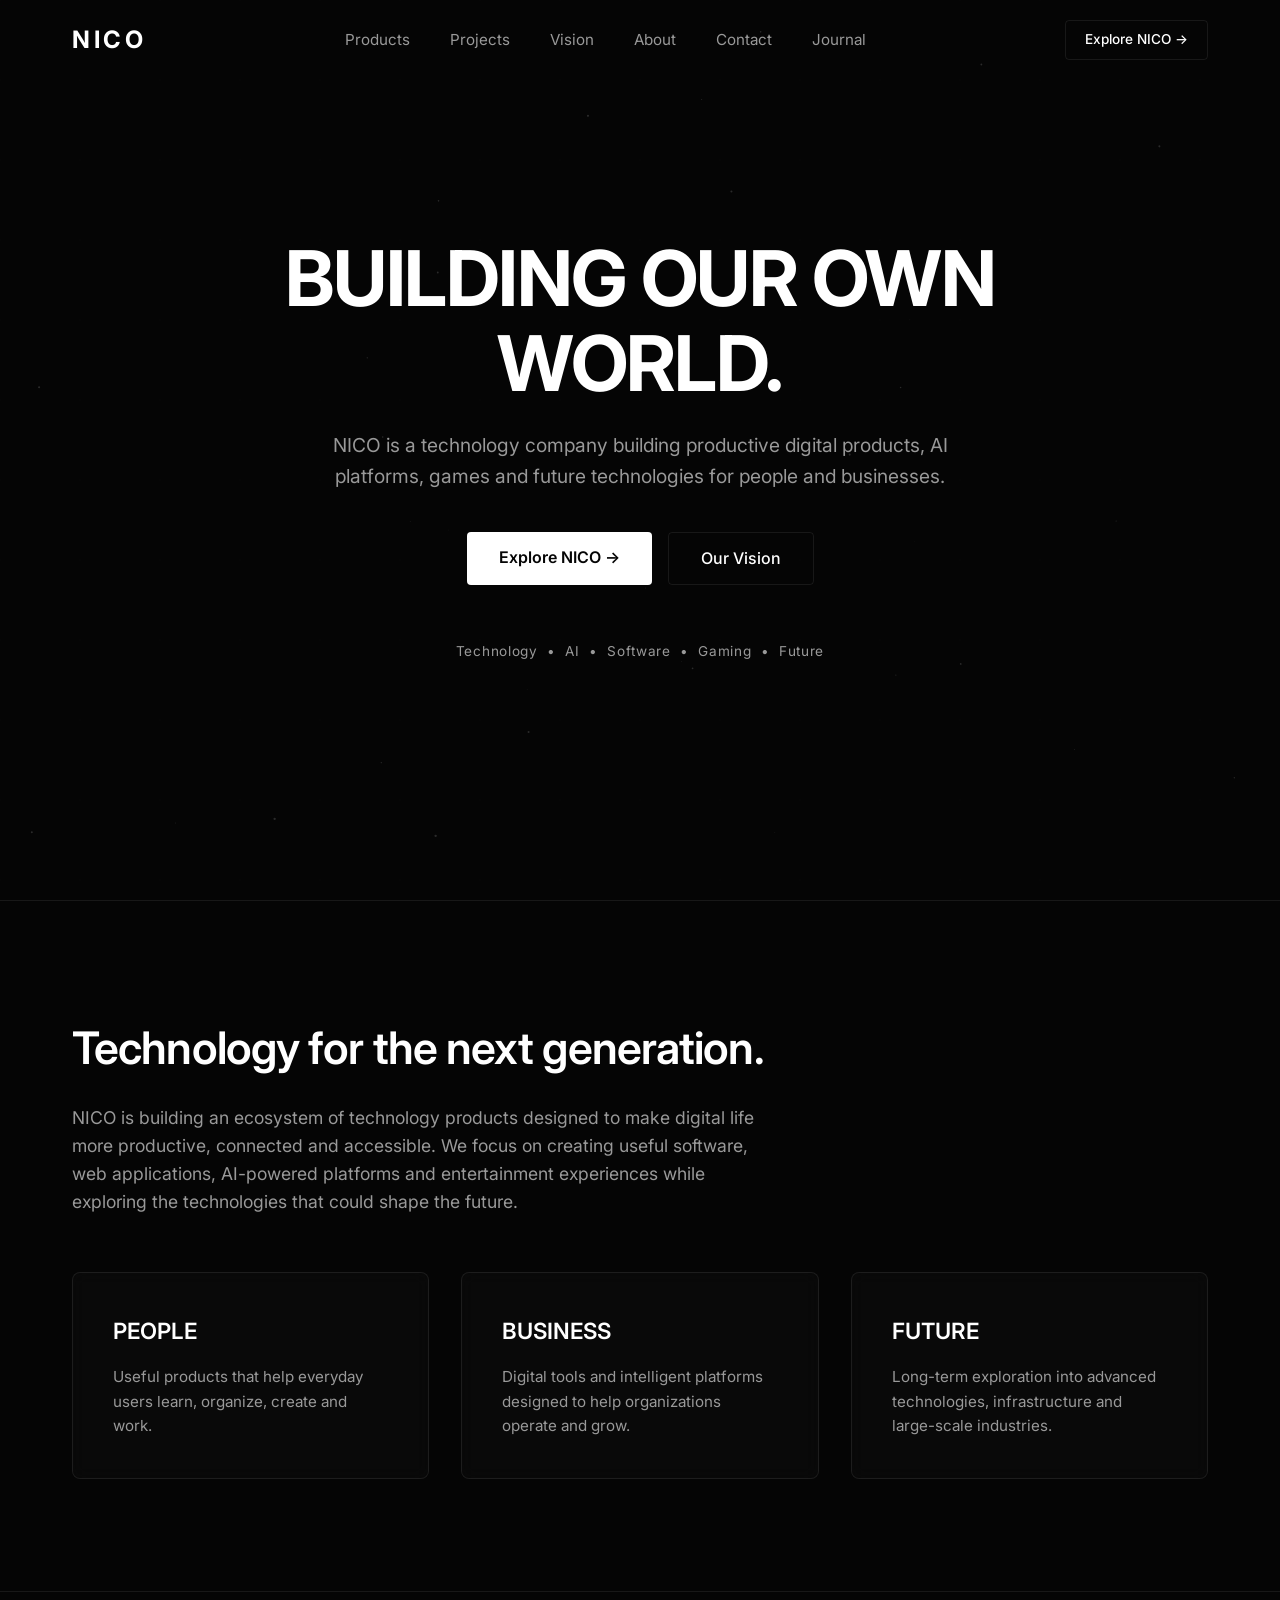
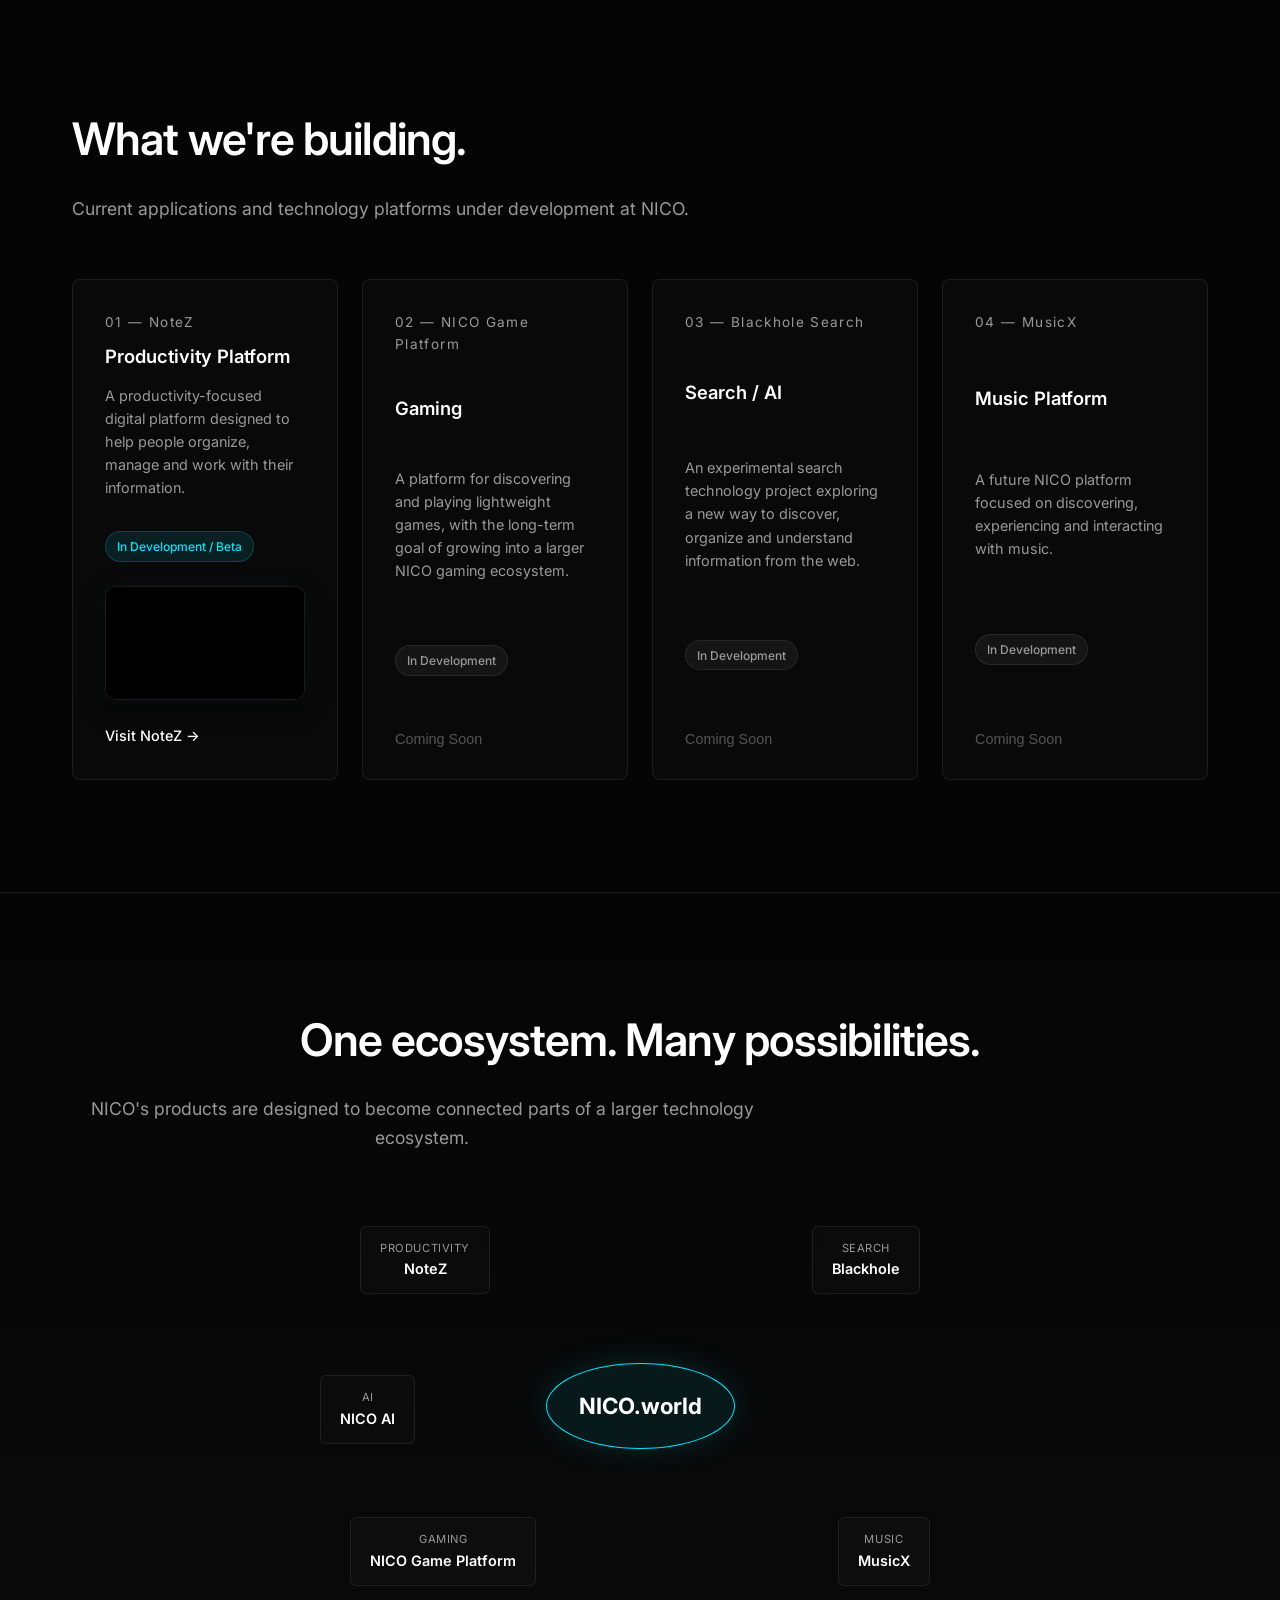
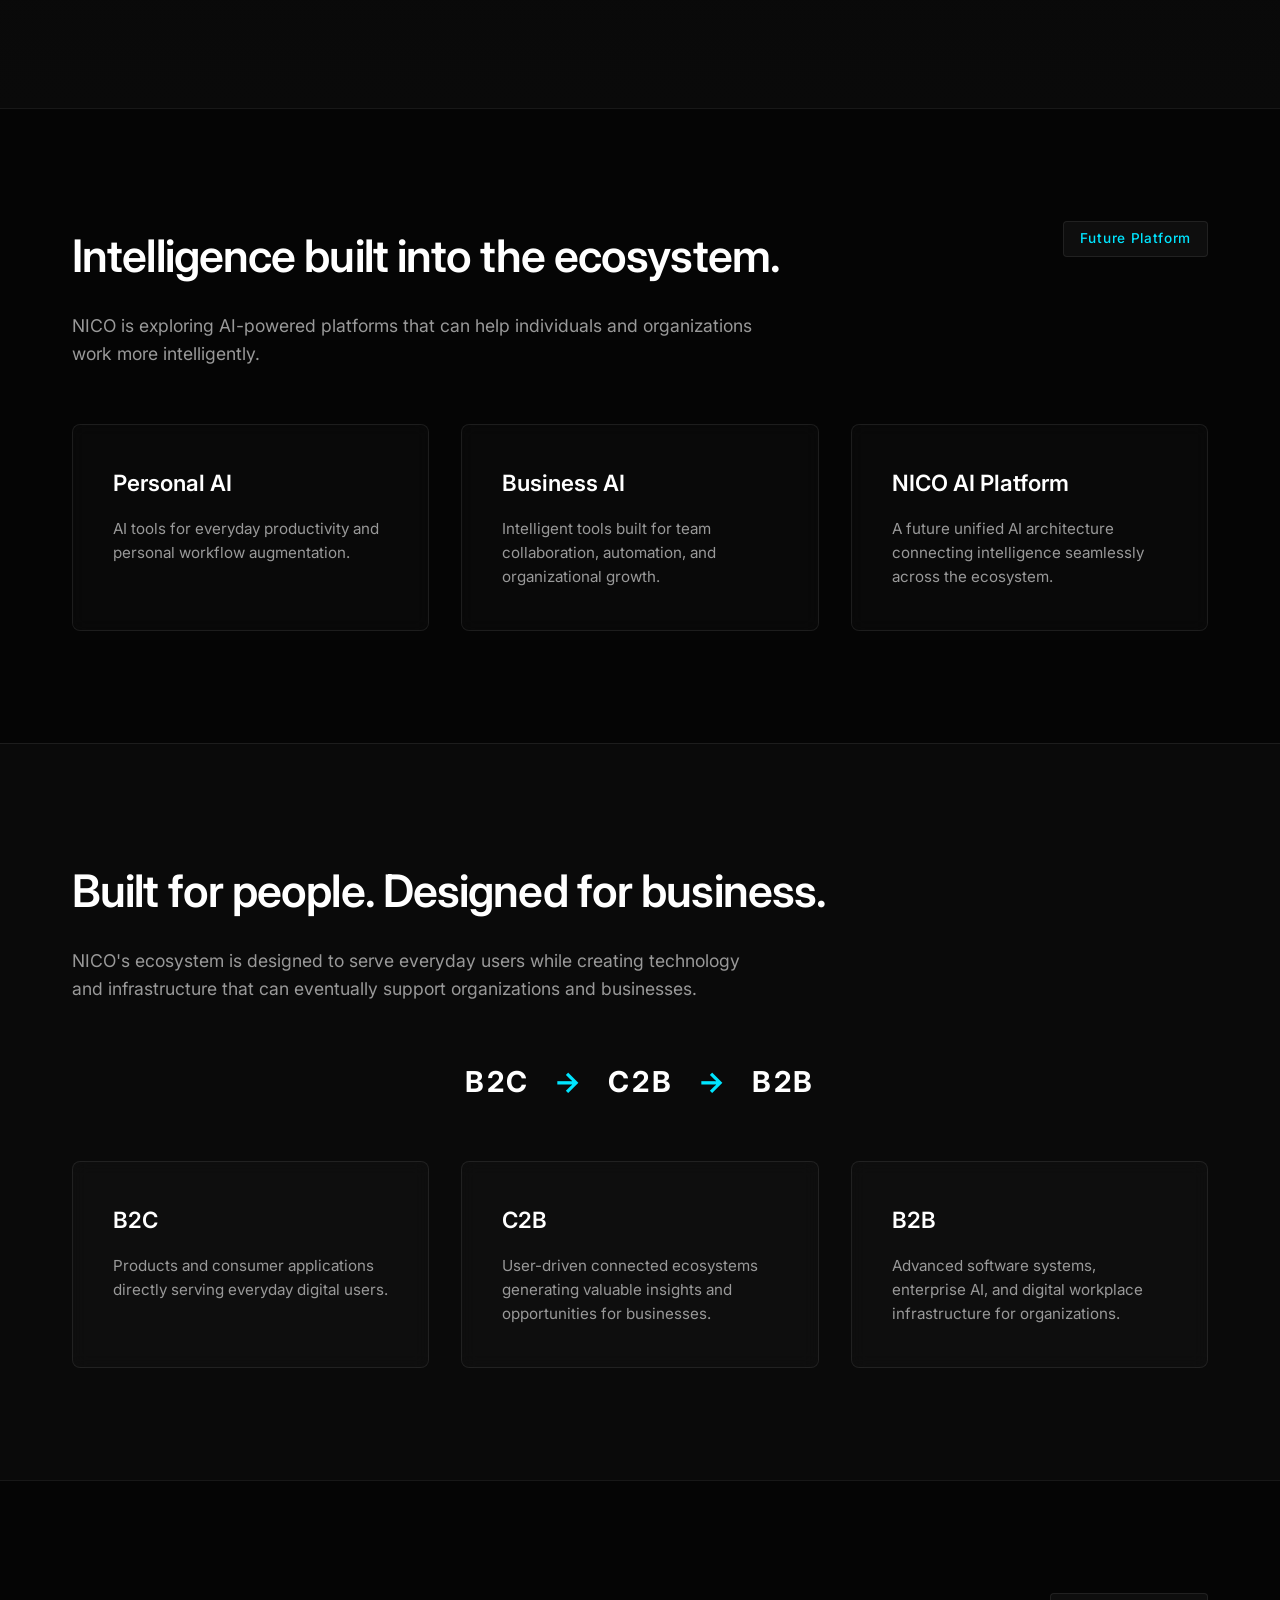
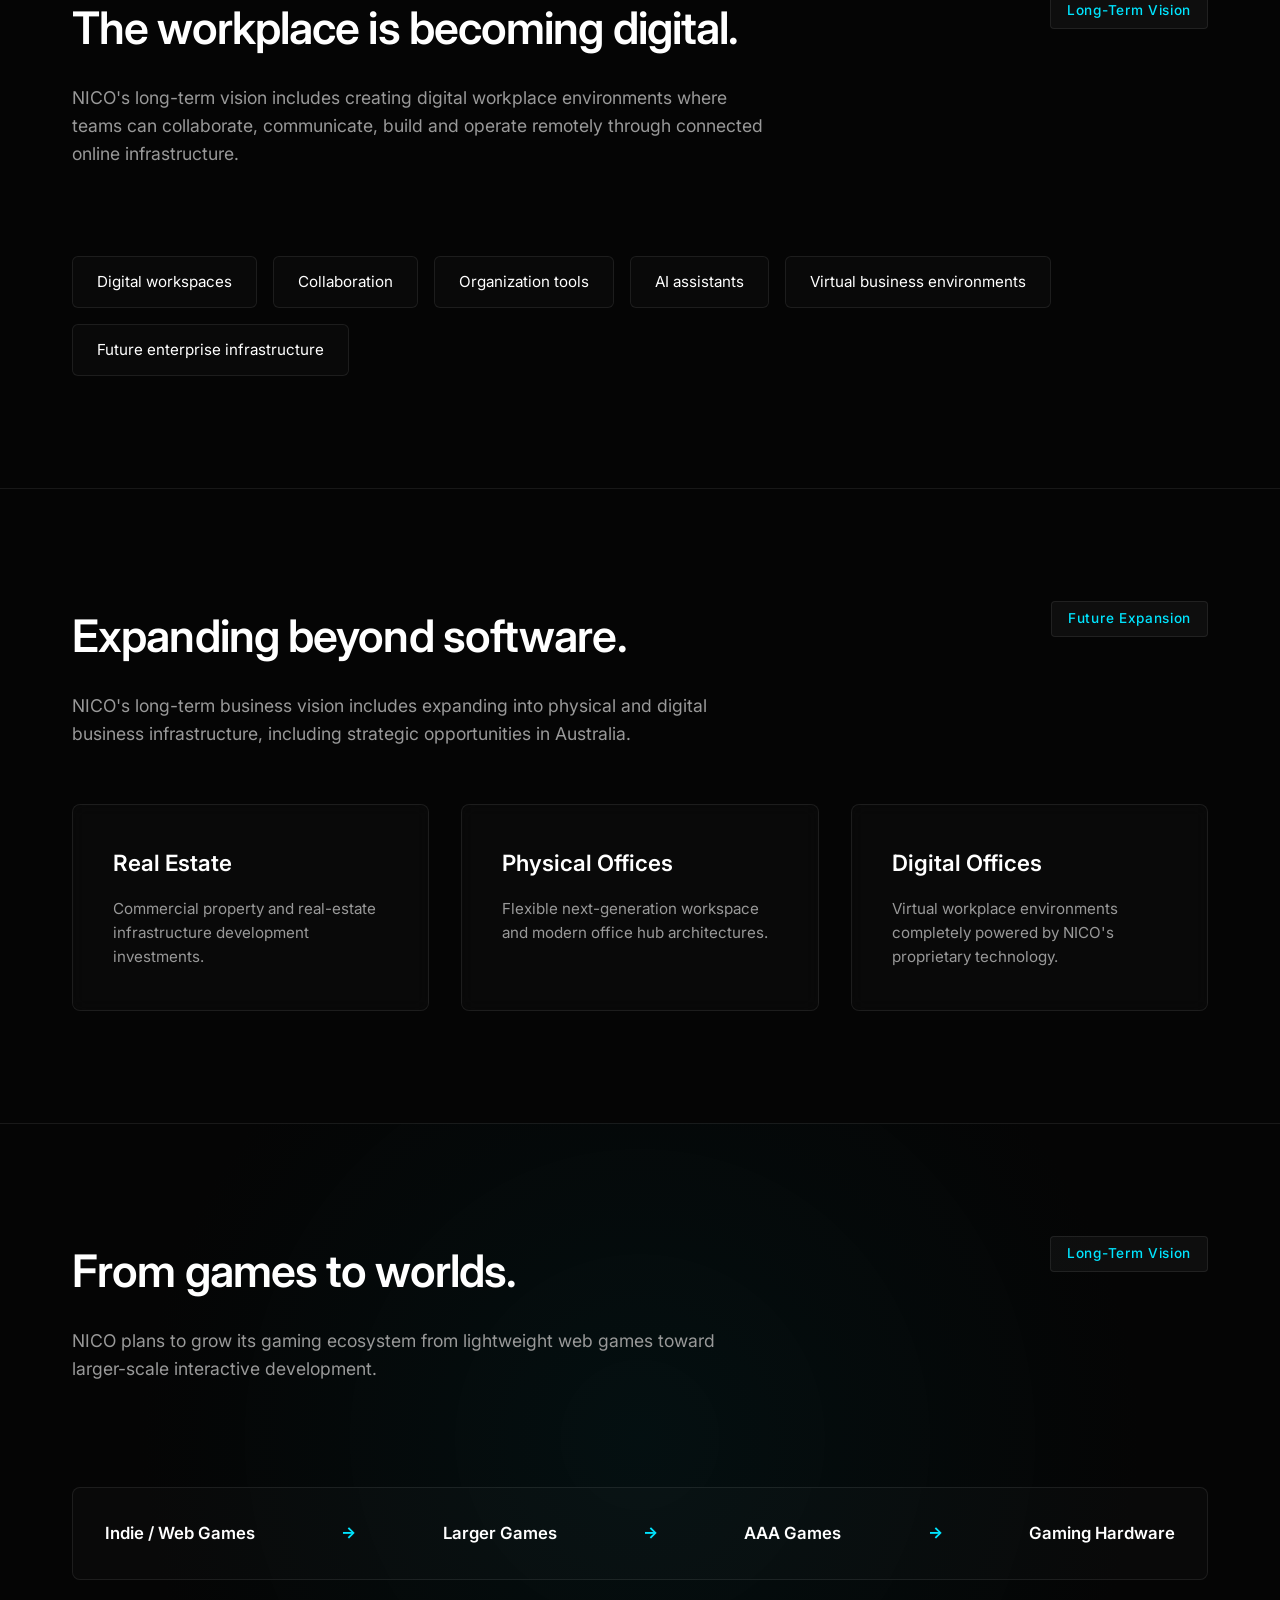
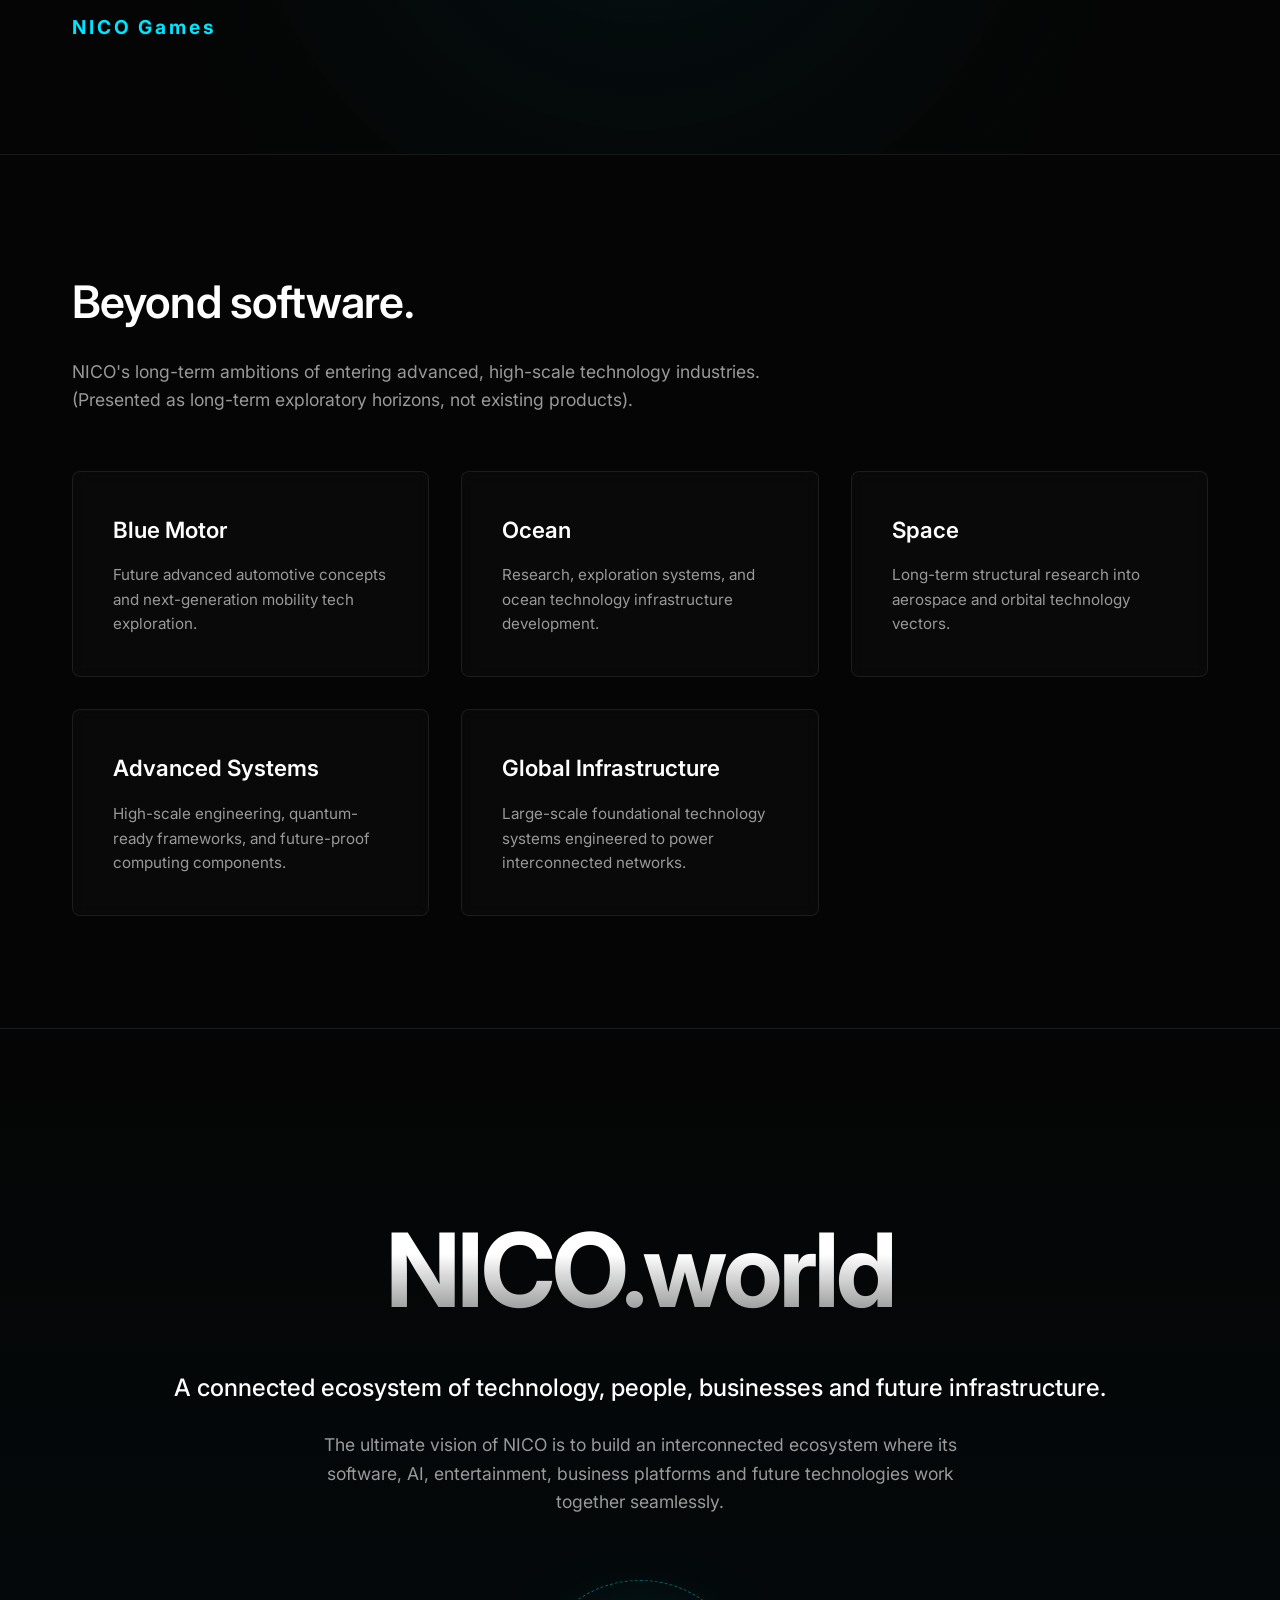
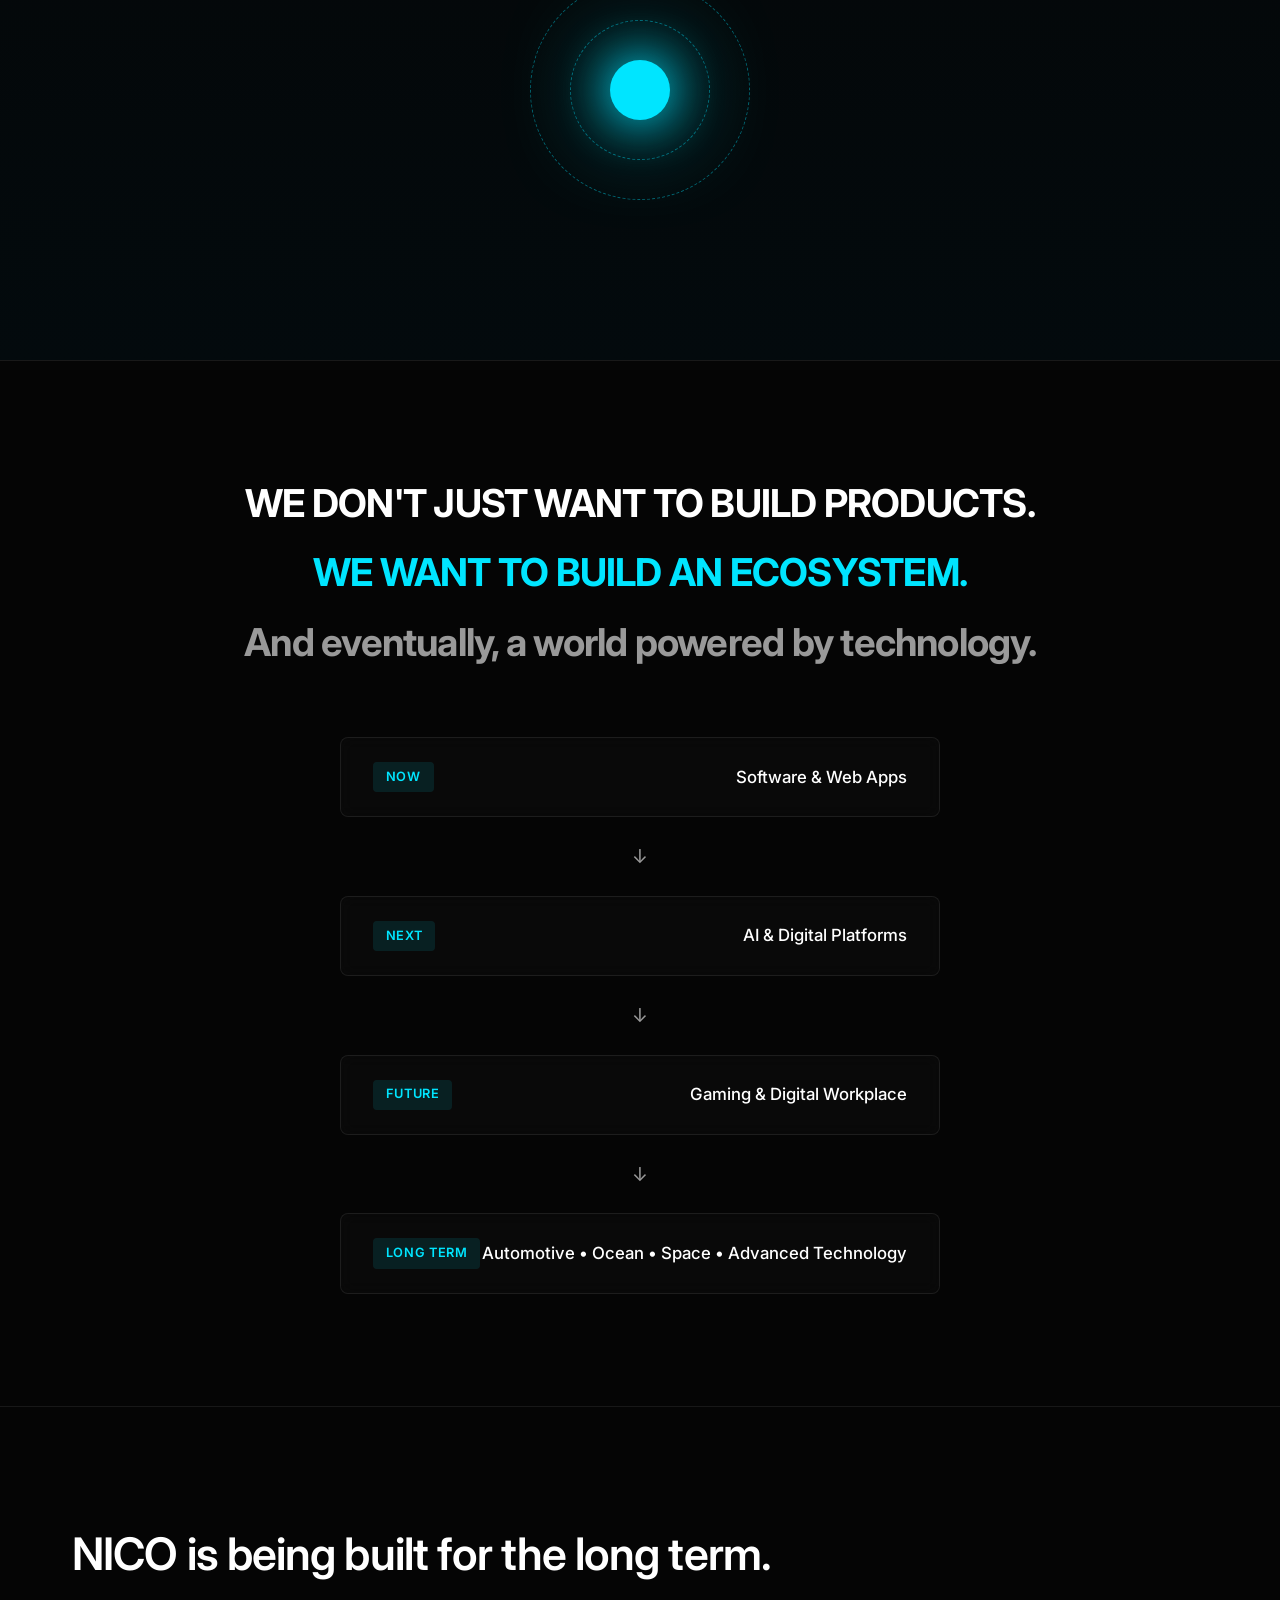
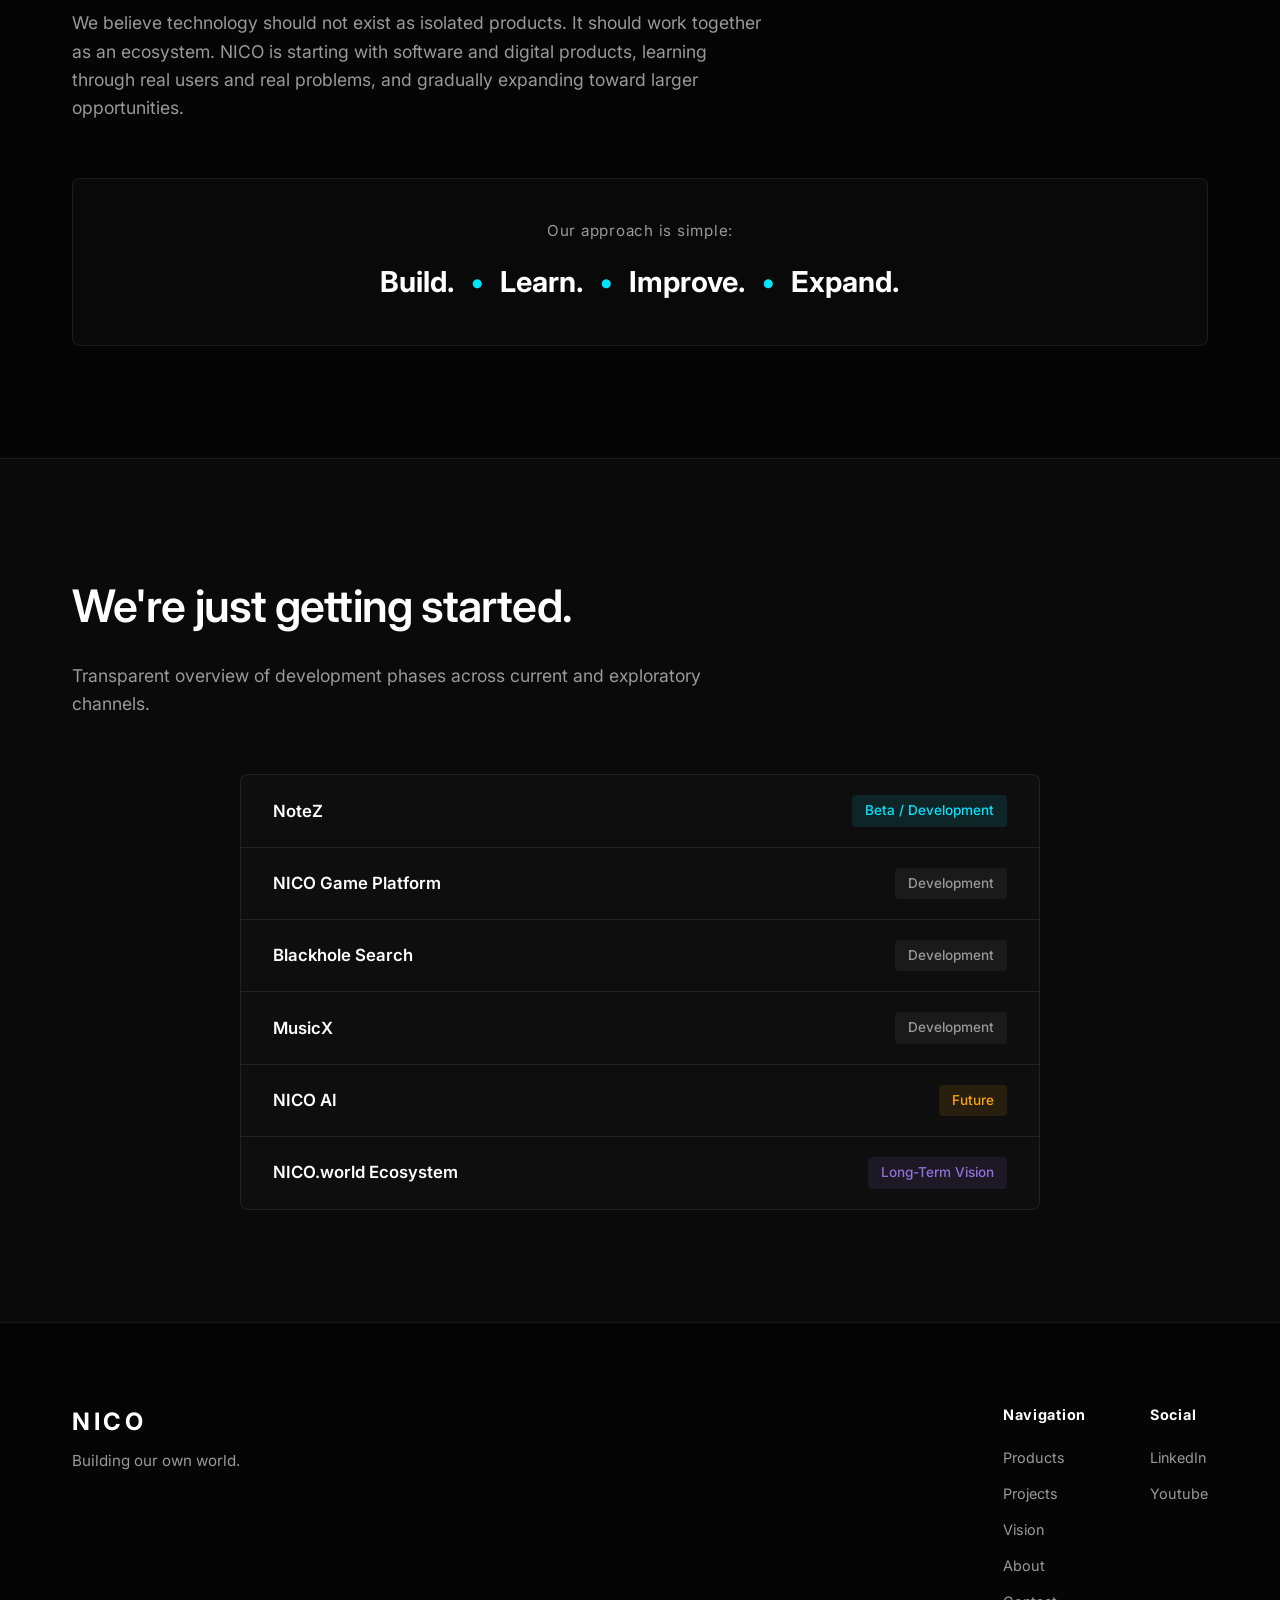
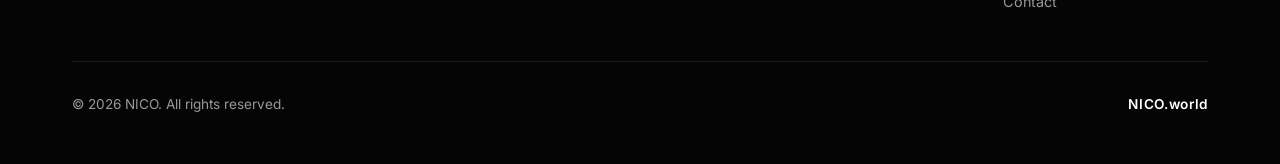
==== commit 16c09121: "Change Journal link to point to blog.html" ====
--- a/index.html
+++ b/index.html
@@ -26,7 +26,7 @@
                 <a href="#vision">Vision</a>
                 <a href="#about">About</a>
                 <a href="#contact">Contact</a>
-                <a href="#Journal">Journal</a>
+                <a href="#blog.html">Journal</a>
             </nav>
             <div class="nav-right">
                 <a href="#products" class="btn-primary-small">Explore NICO →</a>
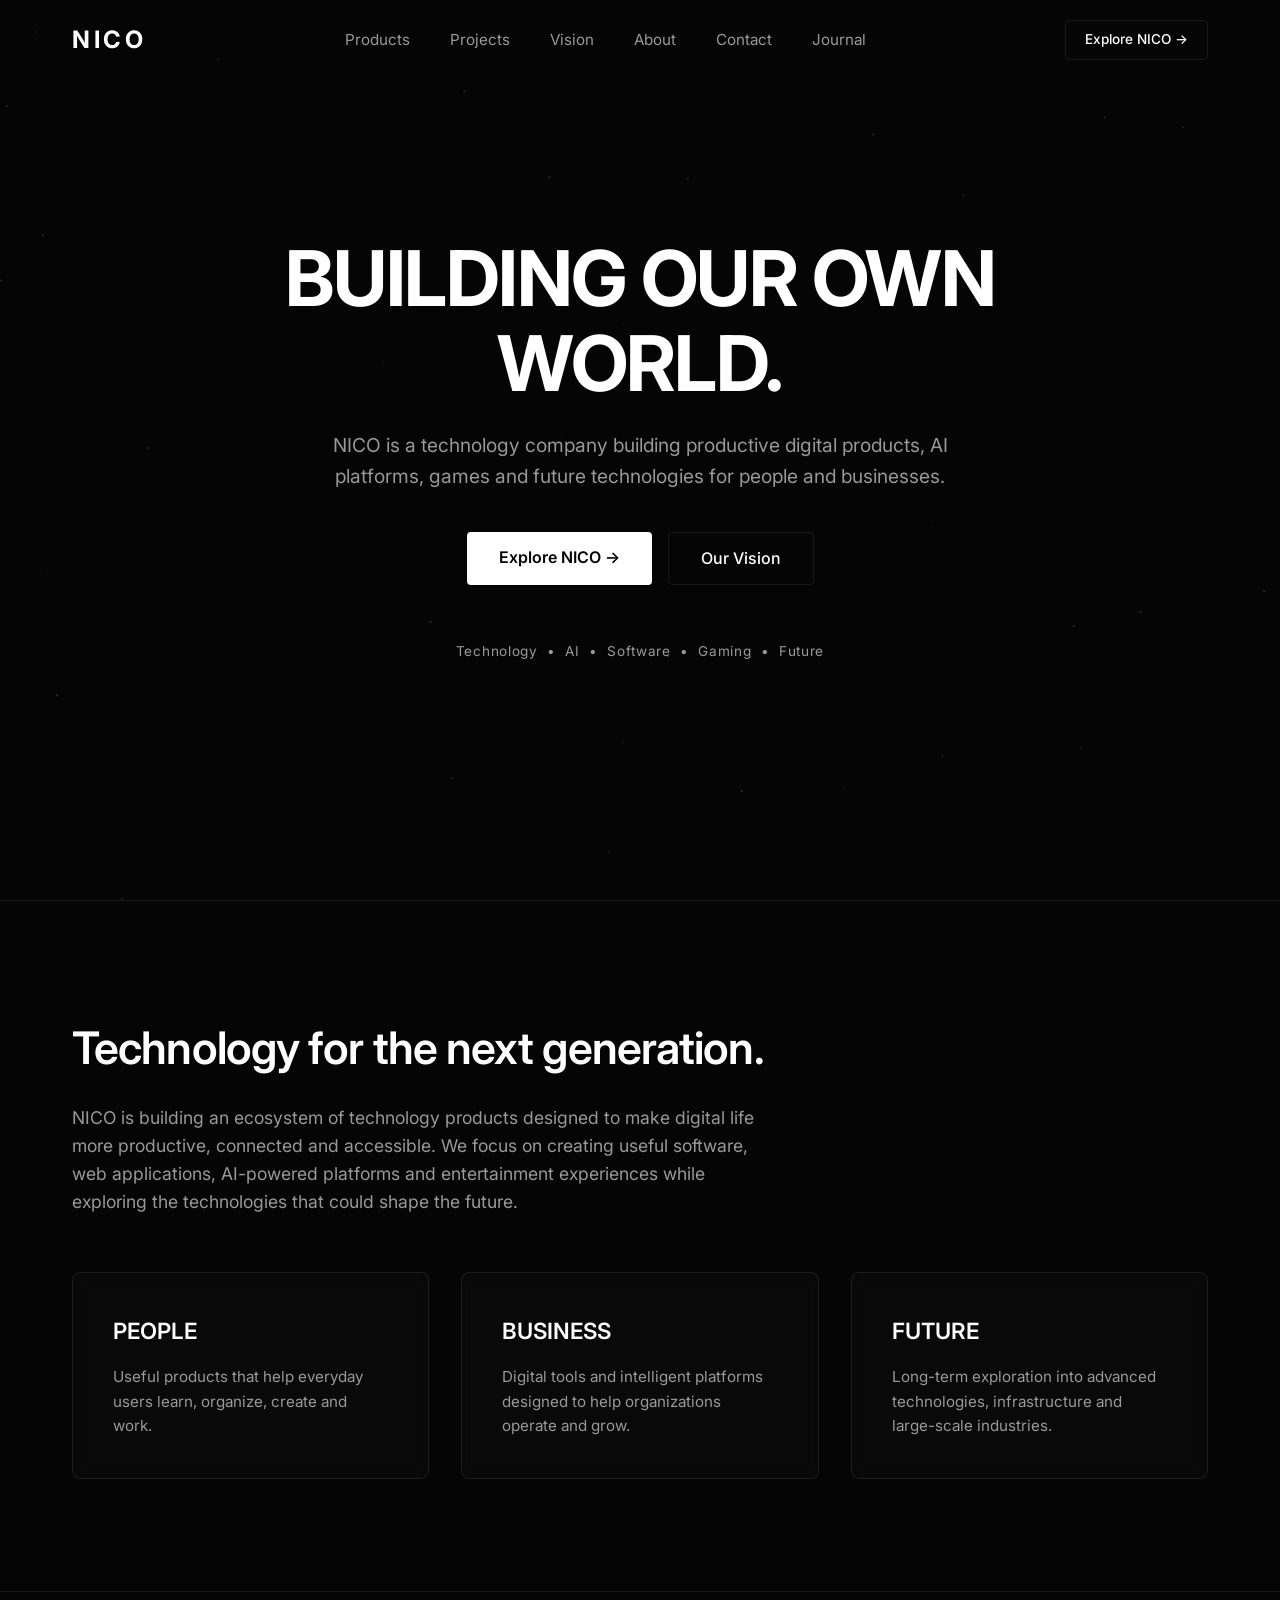
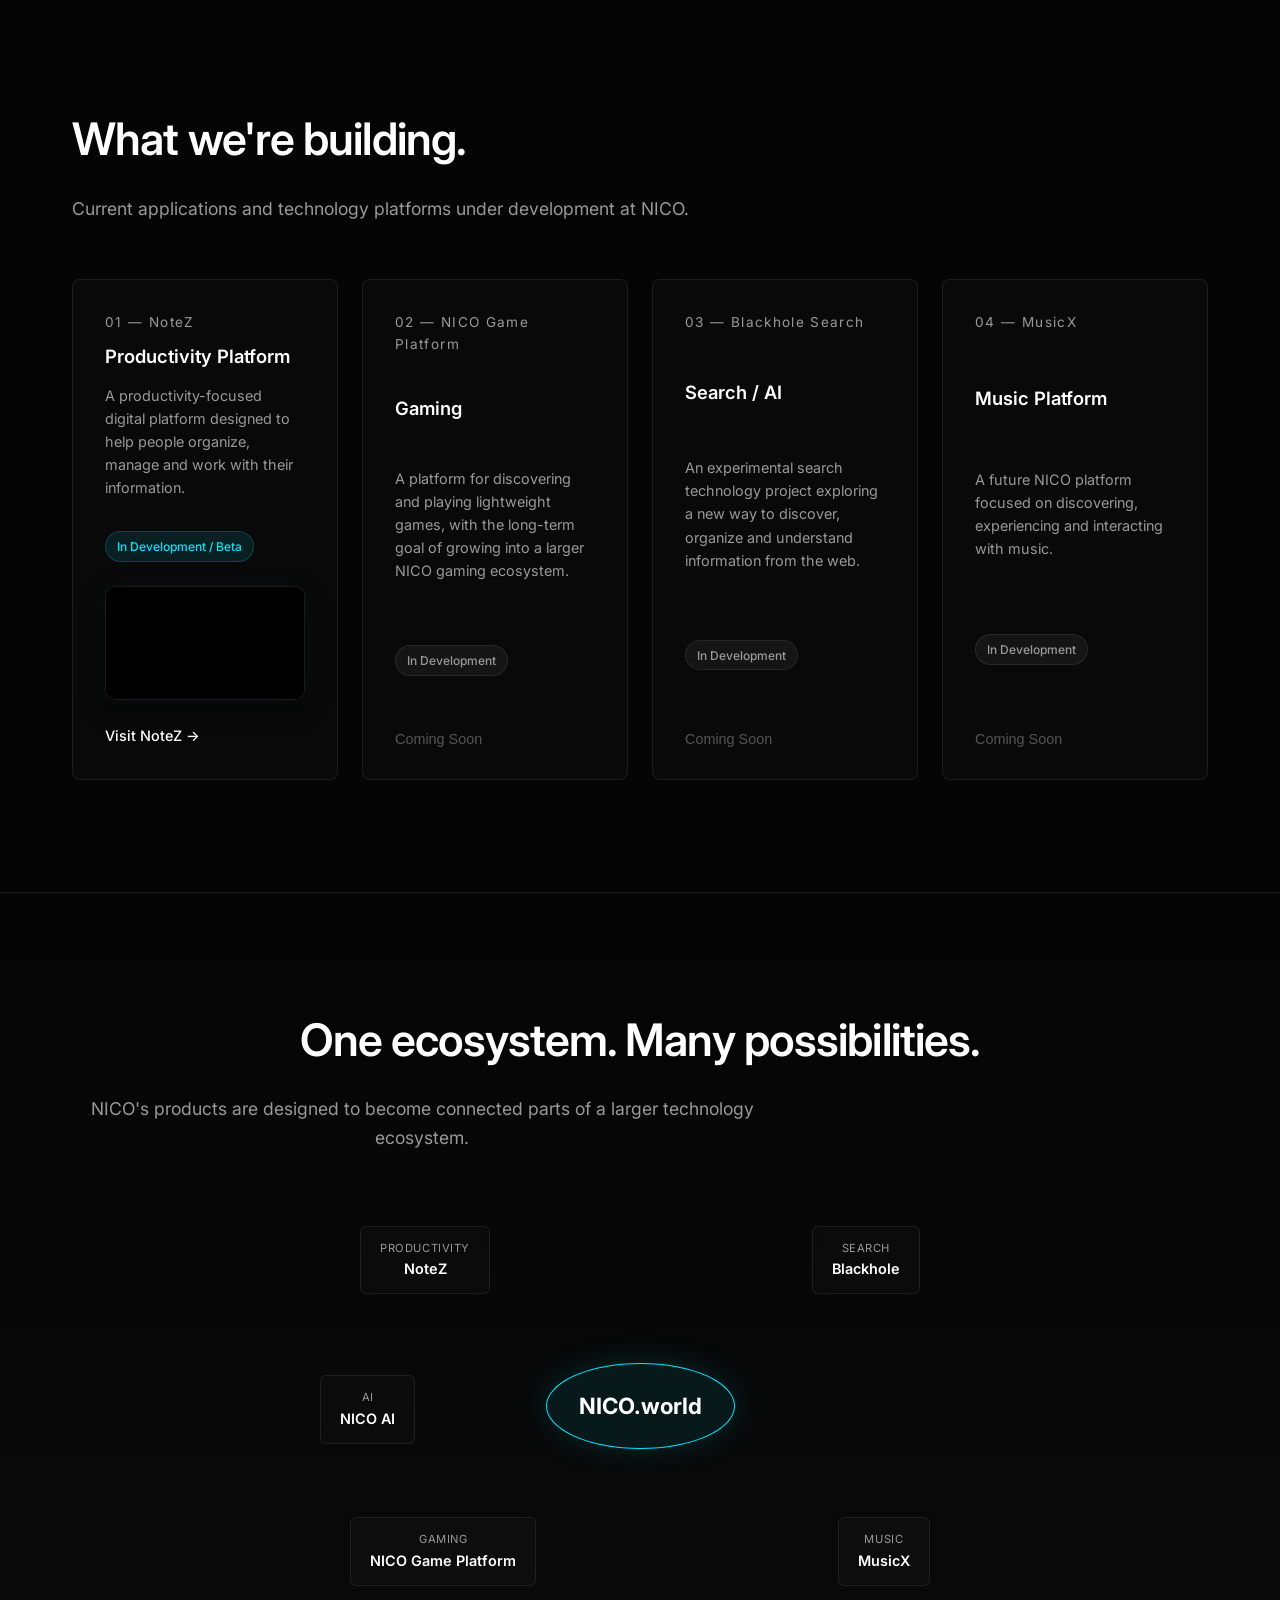
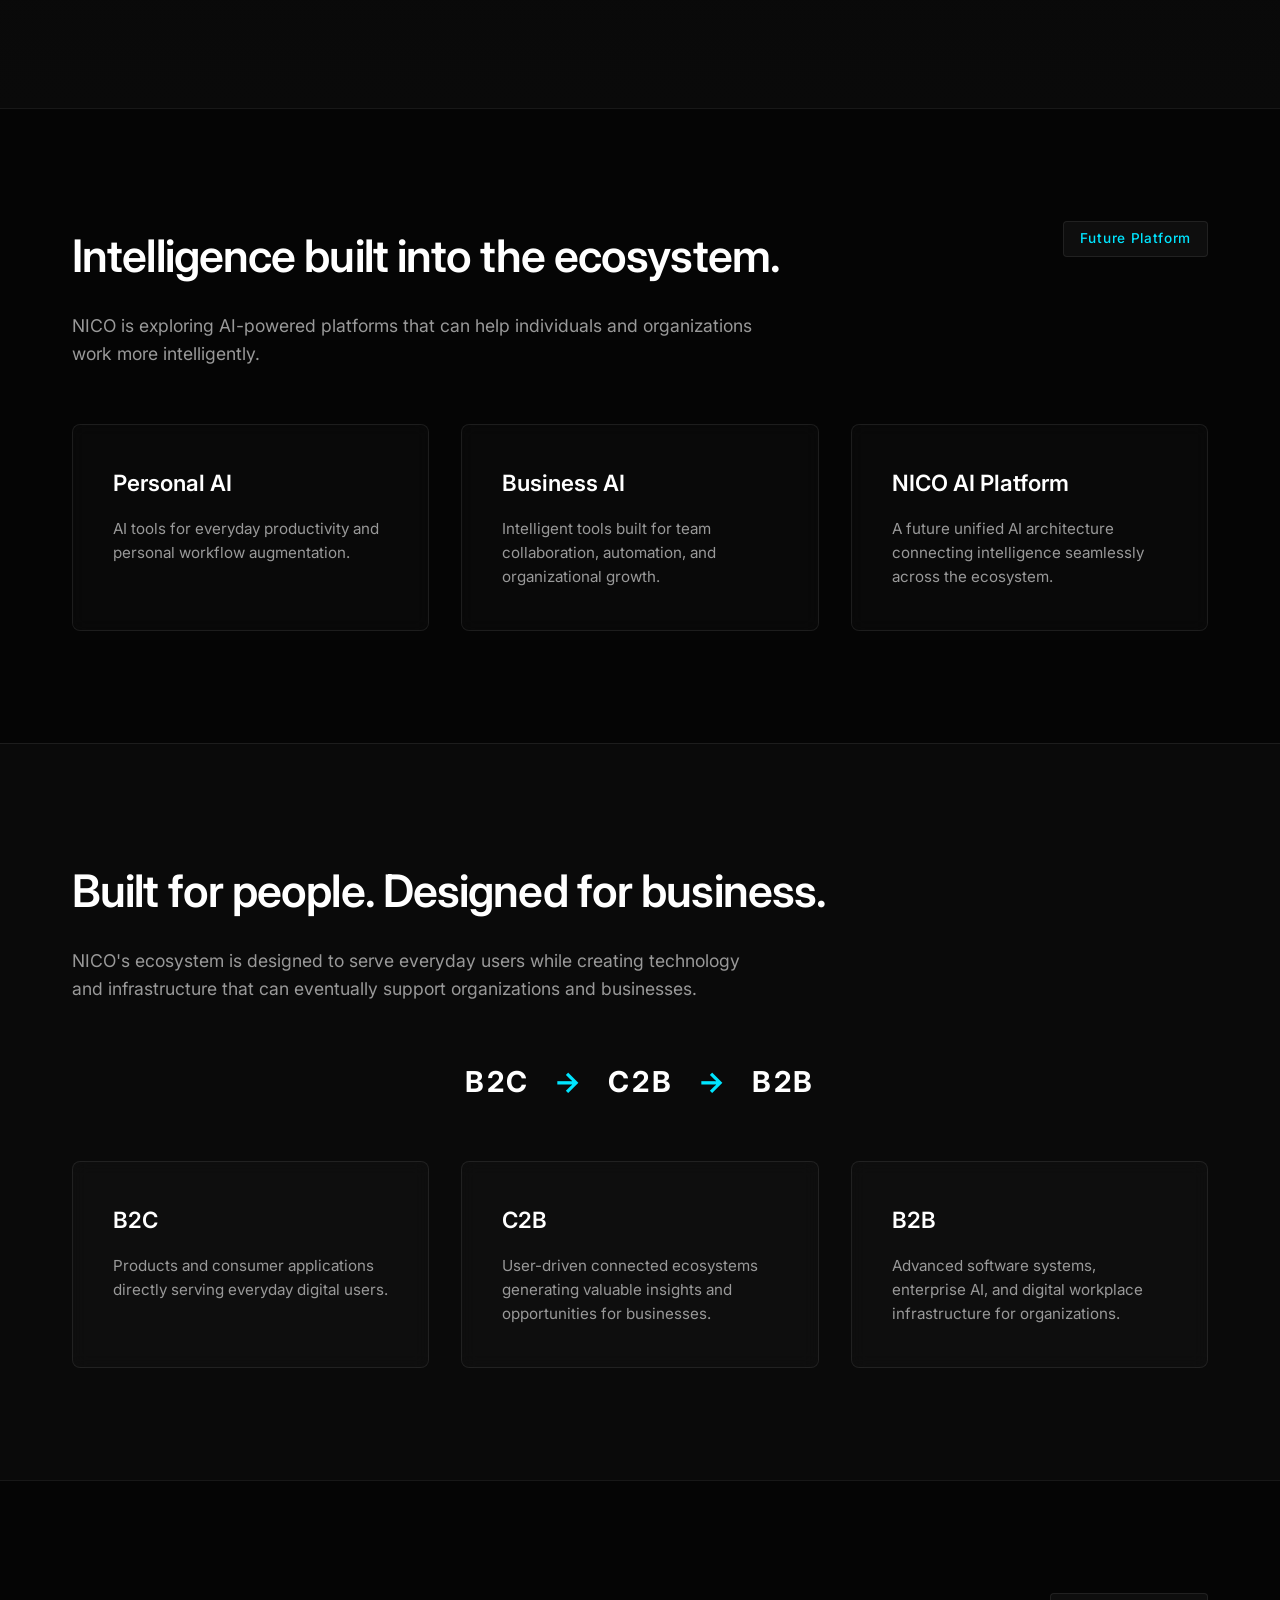
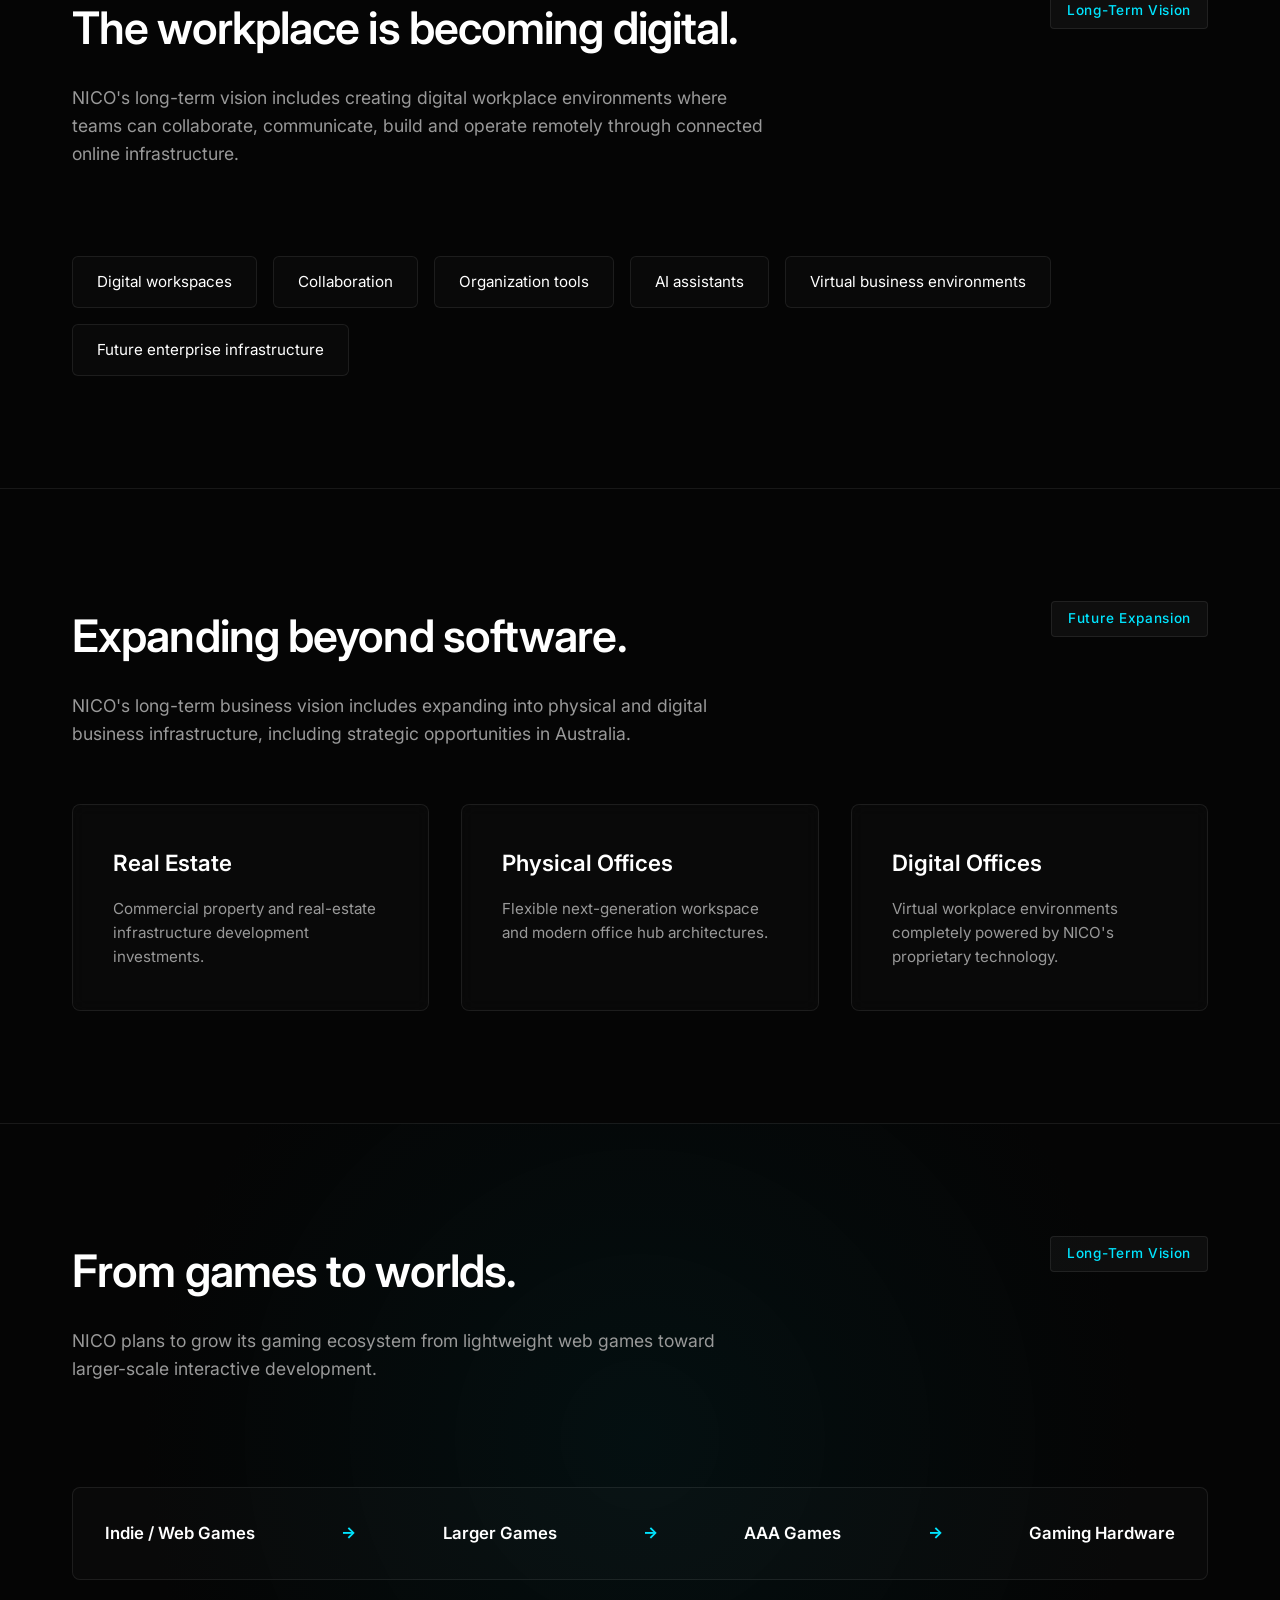
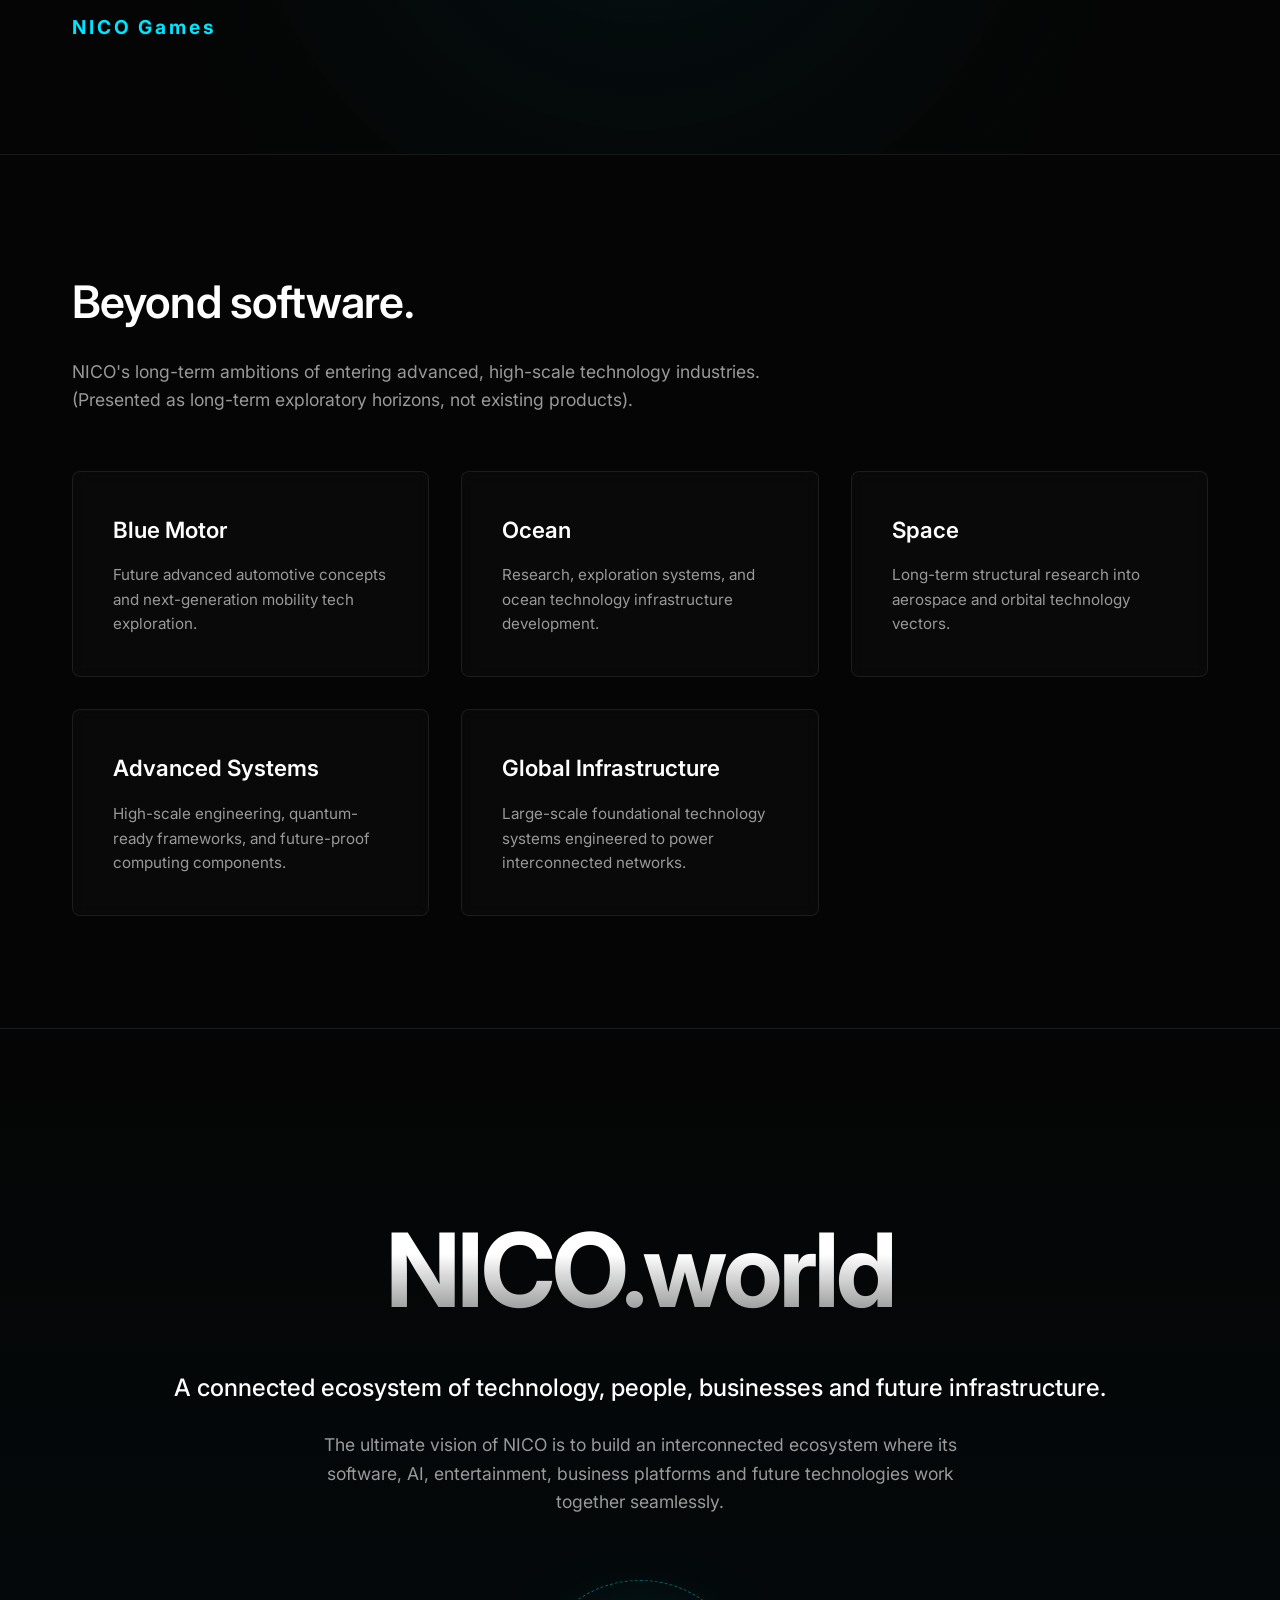
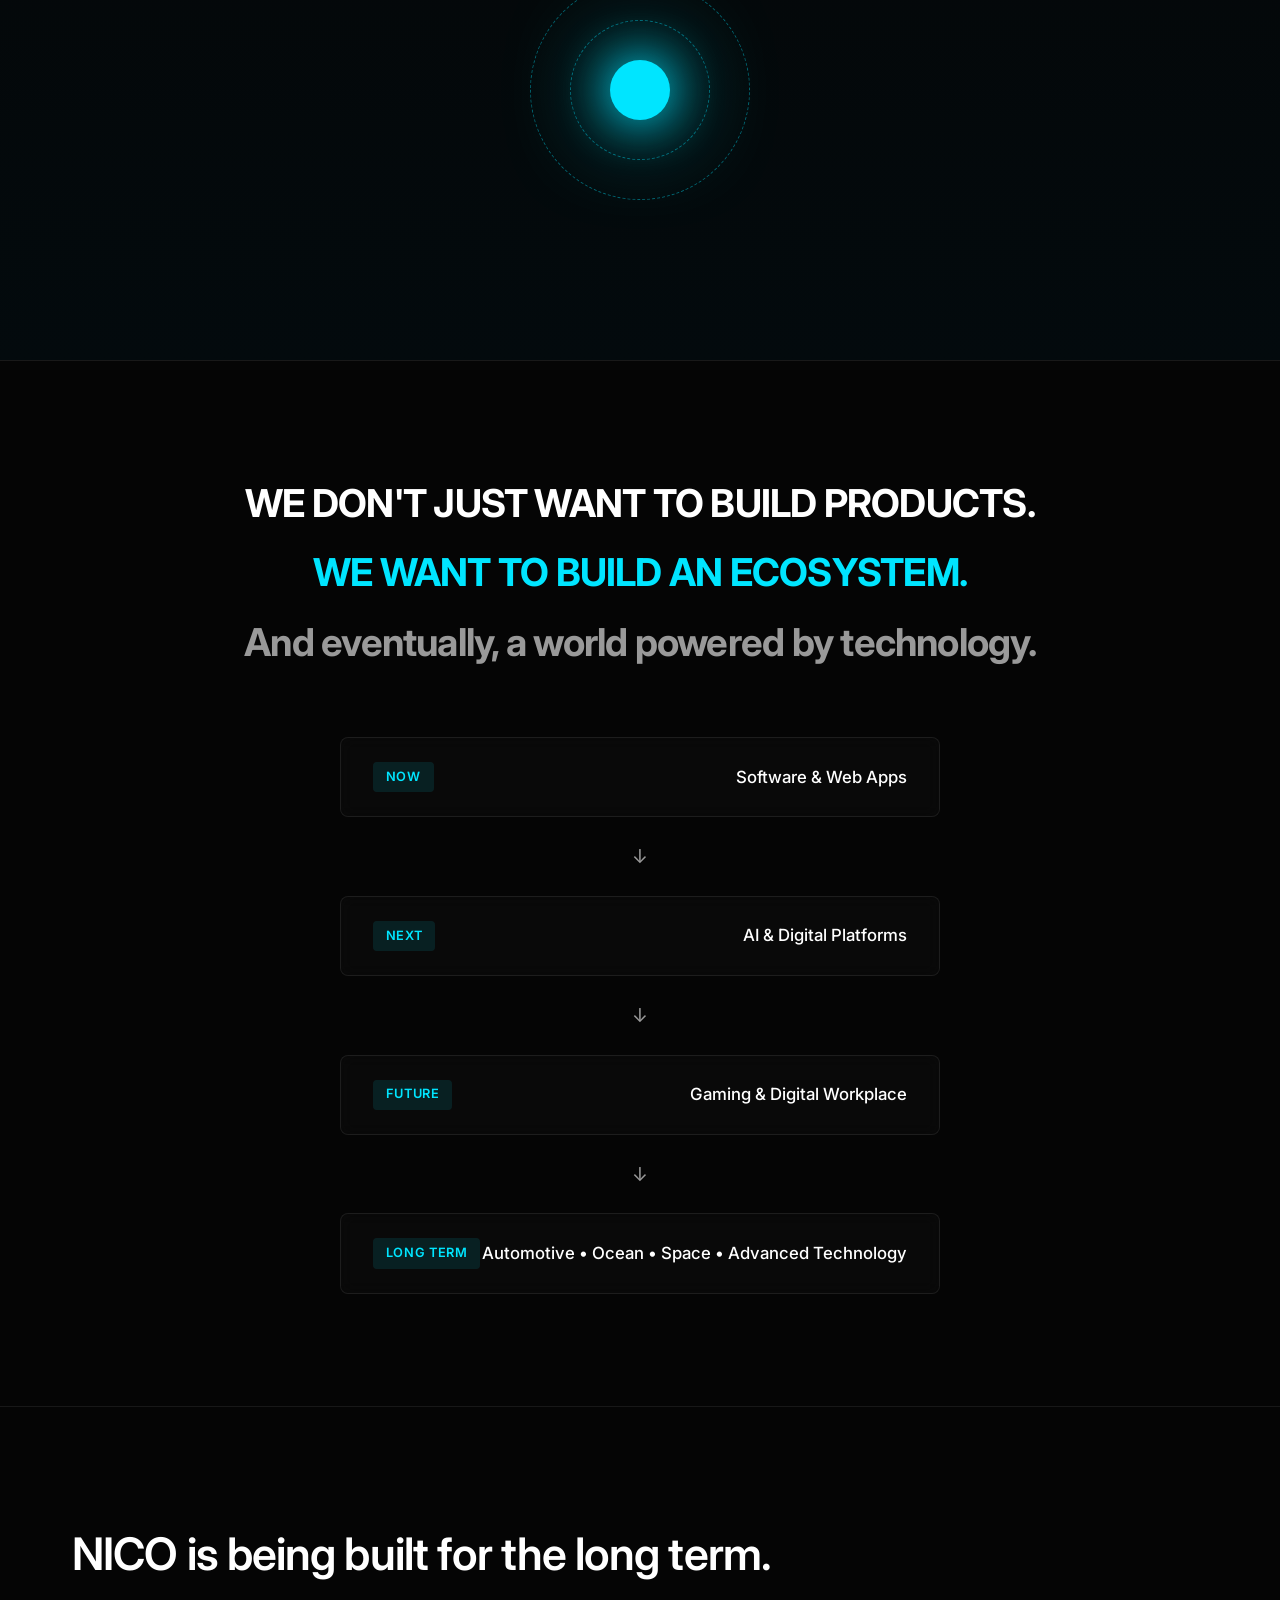
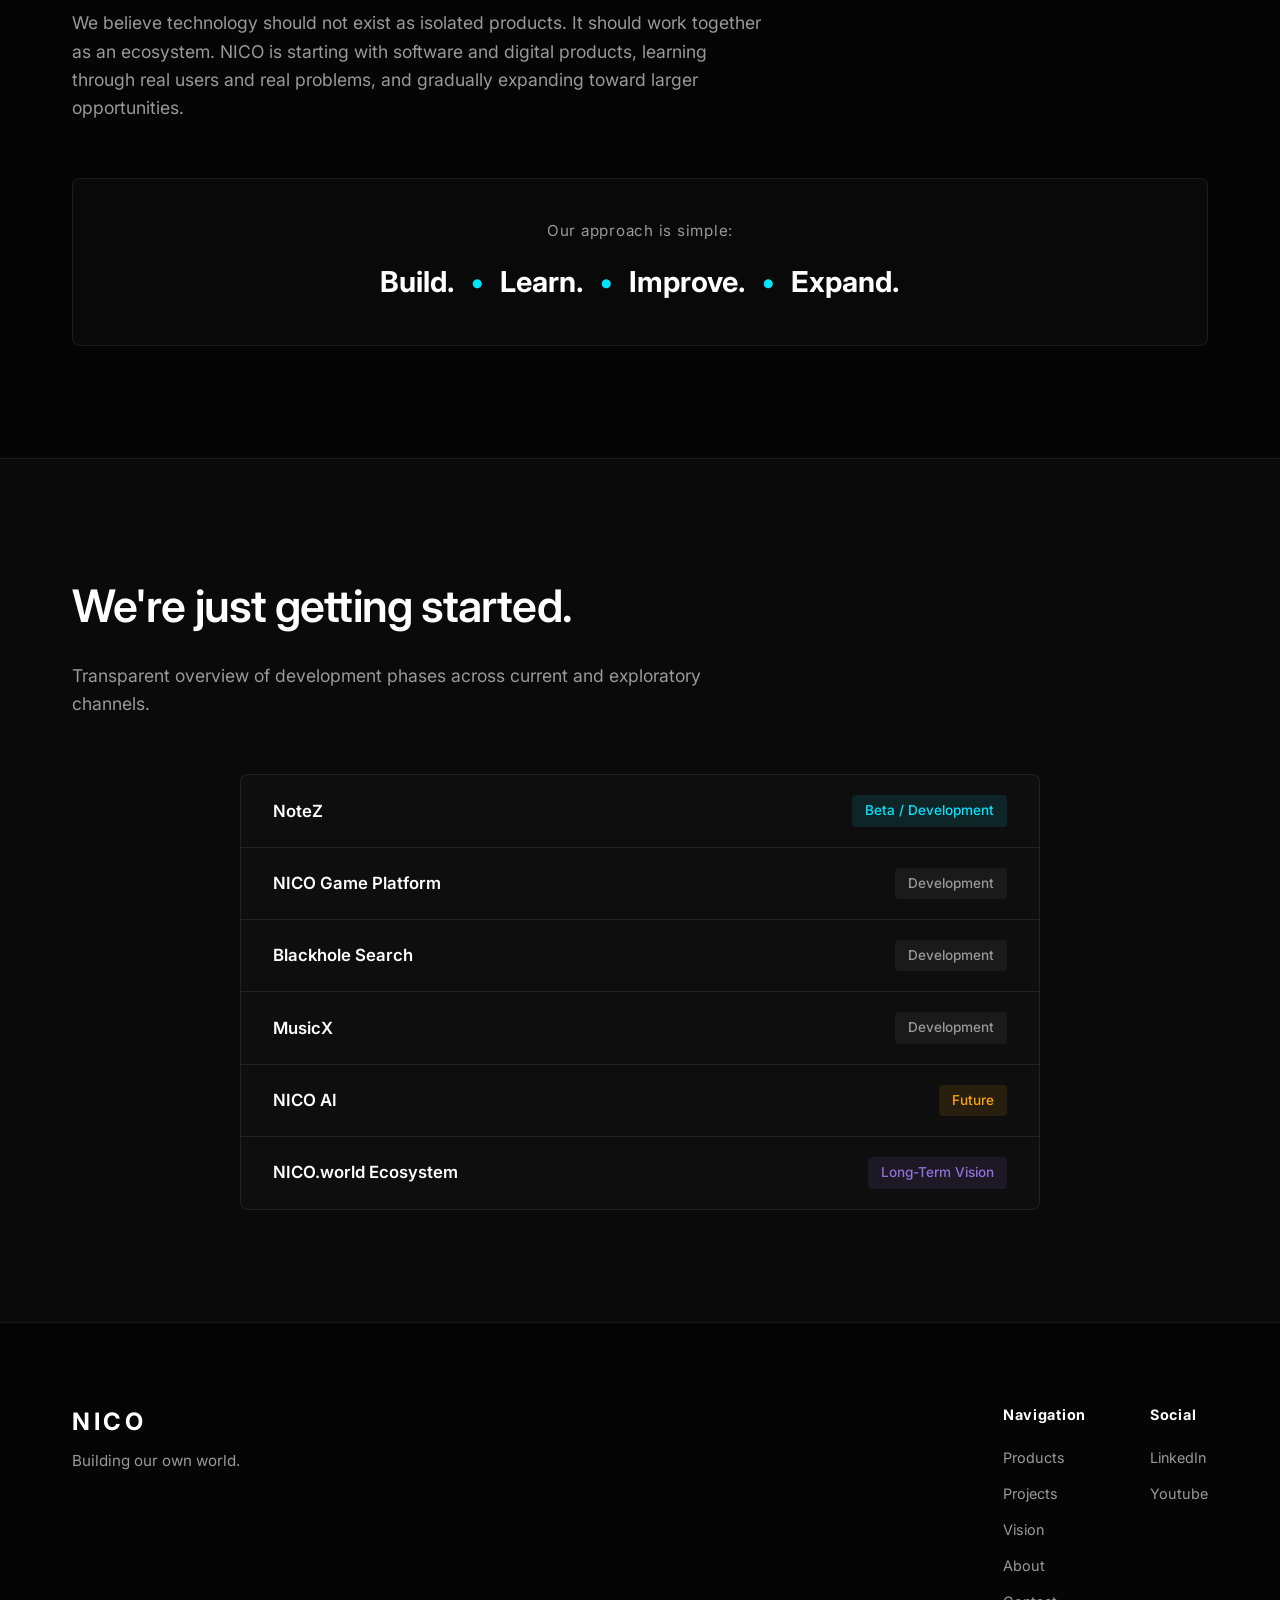
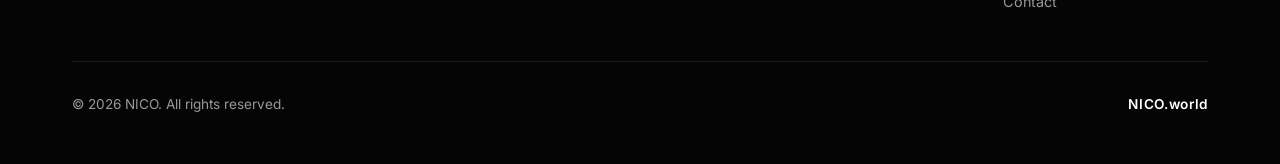
==== commit c627e0af: "Update blog link to use hash instead of file" ====
--- a/index.html
+++ b/index.html
@@ -26,7 +26,7 @@
                 <a href="#vision">Vision</a>
                 <a href="#about">About</a>
                 <a href="#contact">Contact</a>
-                <a href="#blog.html">Journal</a>
+                <a href="#blog">Journal</a>
             </nav>
             <div class="nav-right">
                 <a href="#products" class="btn-primary-small">Explore NICO →</a>
@@ -45,6 +45,7 @@
             <a href="#vision" class="mob-link">Vision</a>
             <a href="#about" class="mob-link">About</a>
             <a href="#contact" class="mob-link">Contact</a>
+              <a href="#blog" class="mob-link">Journal</a>
             <a href="#products" class="btn-primary-small mob-btn">Explore NICO →</a>
         </div>
     </header>
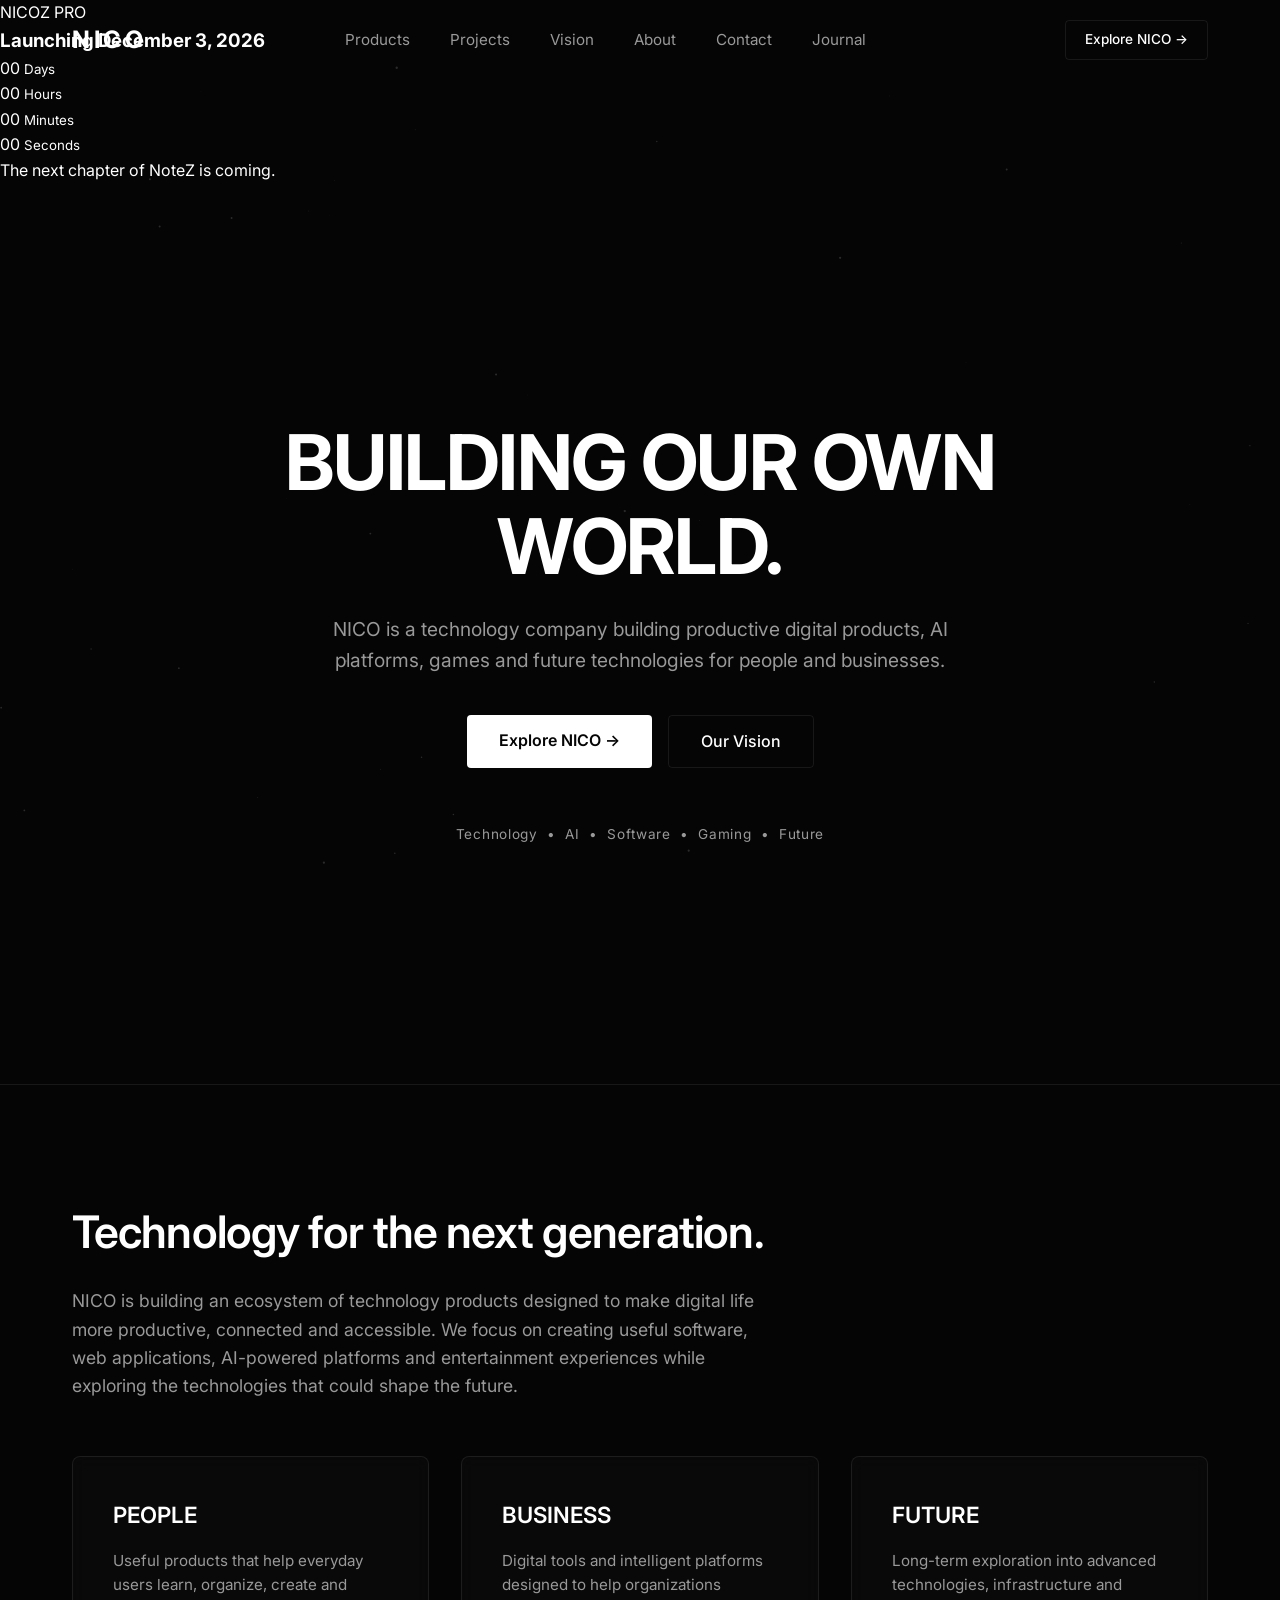
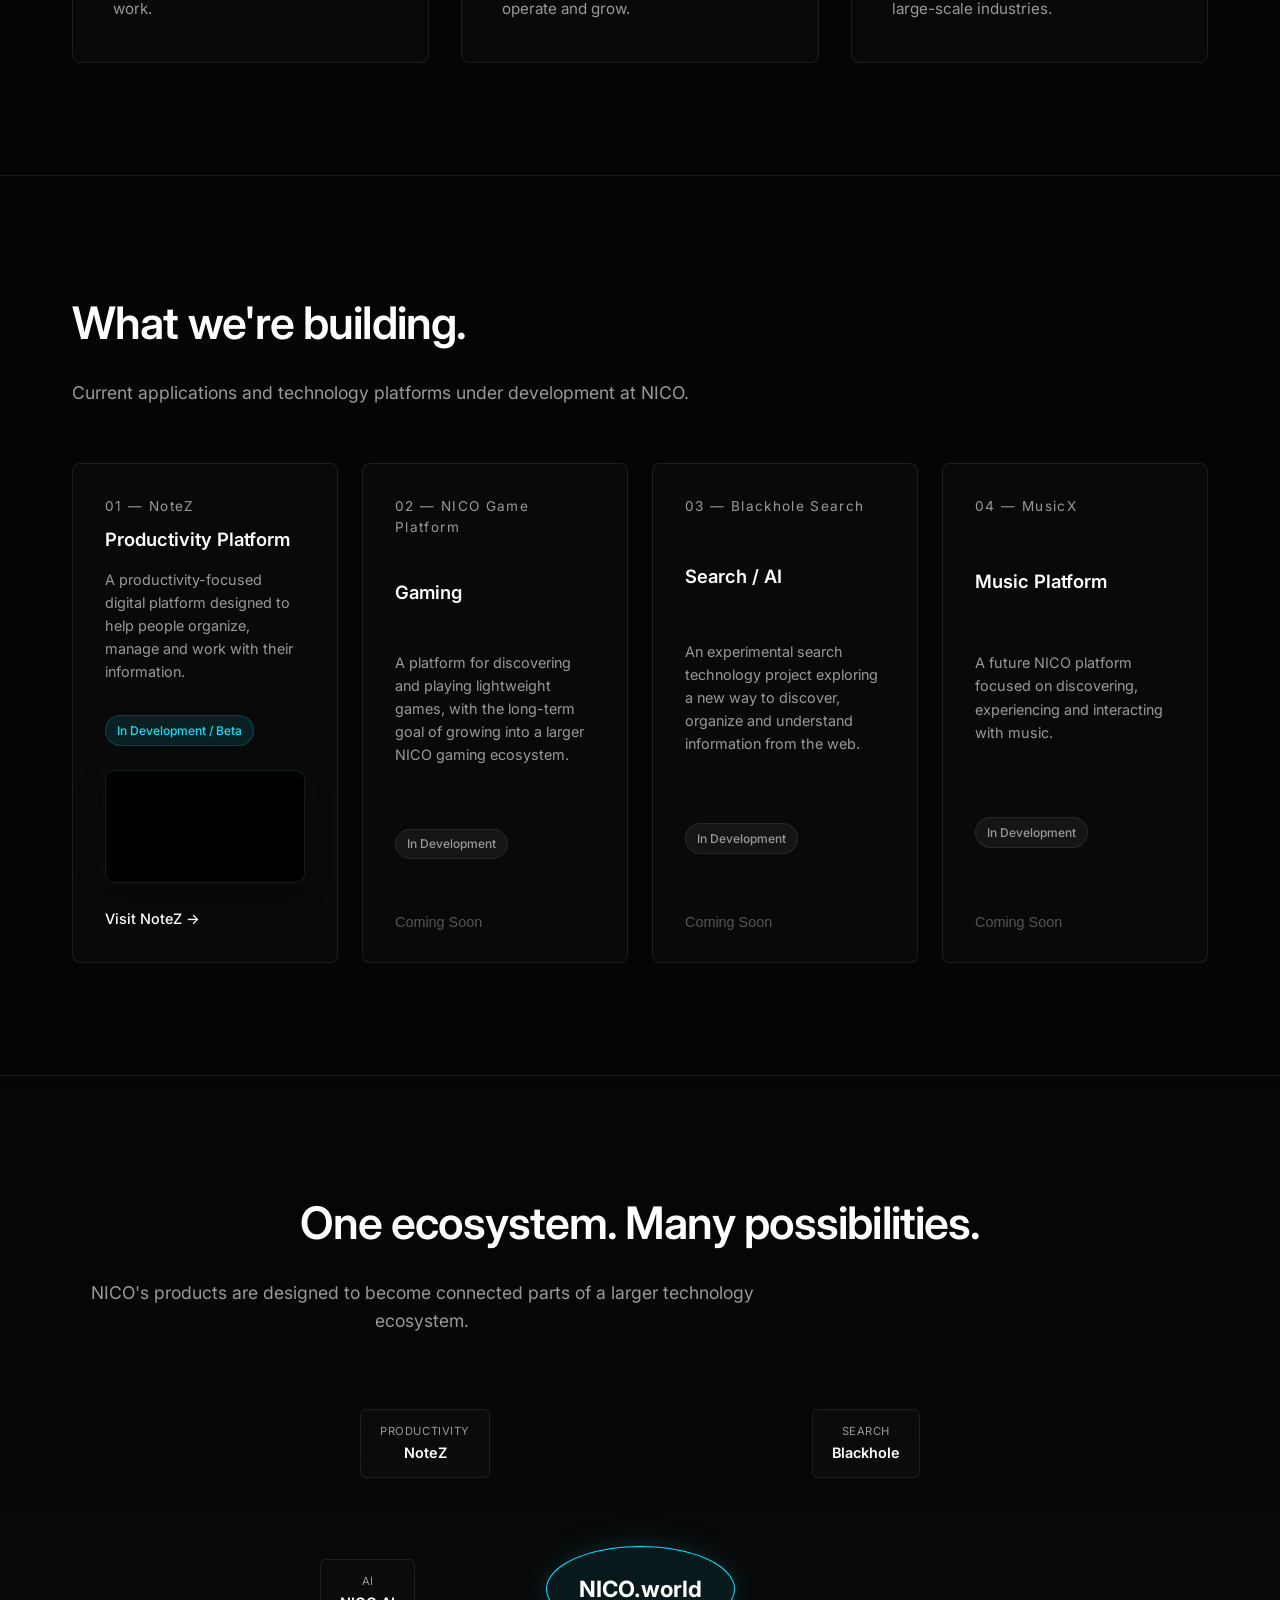
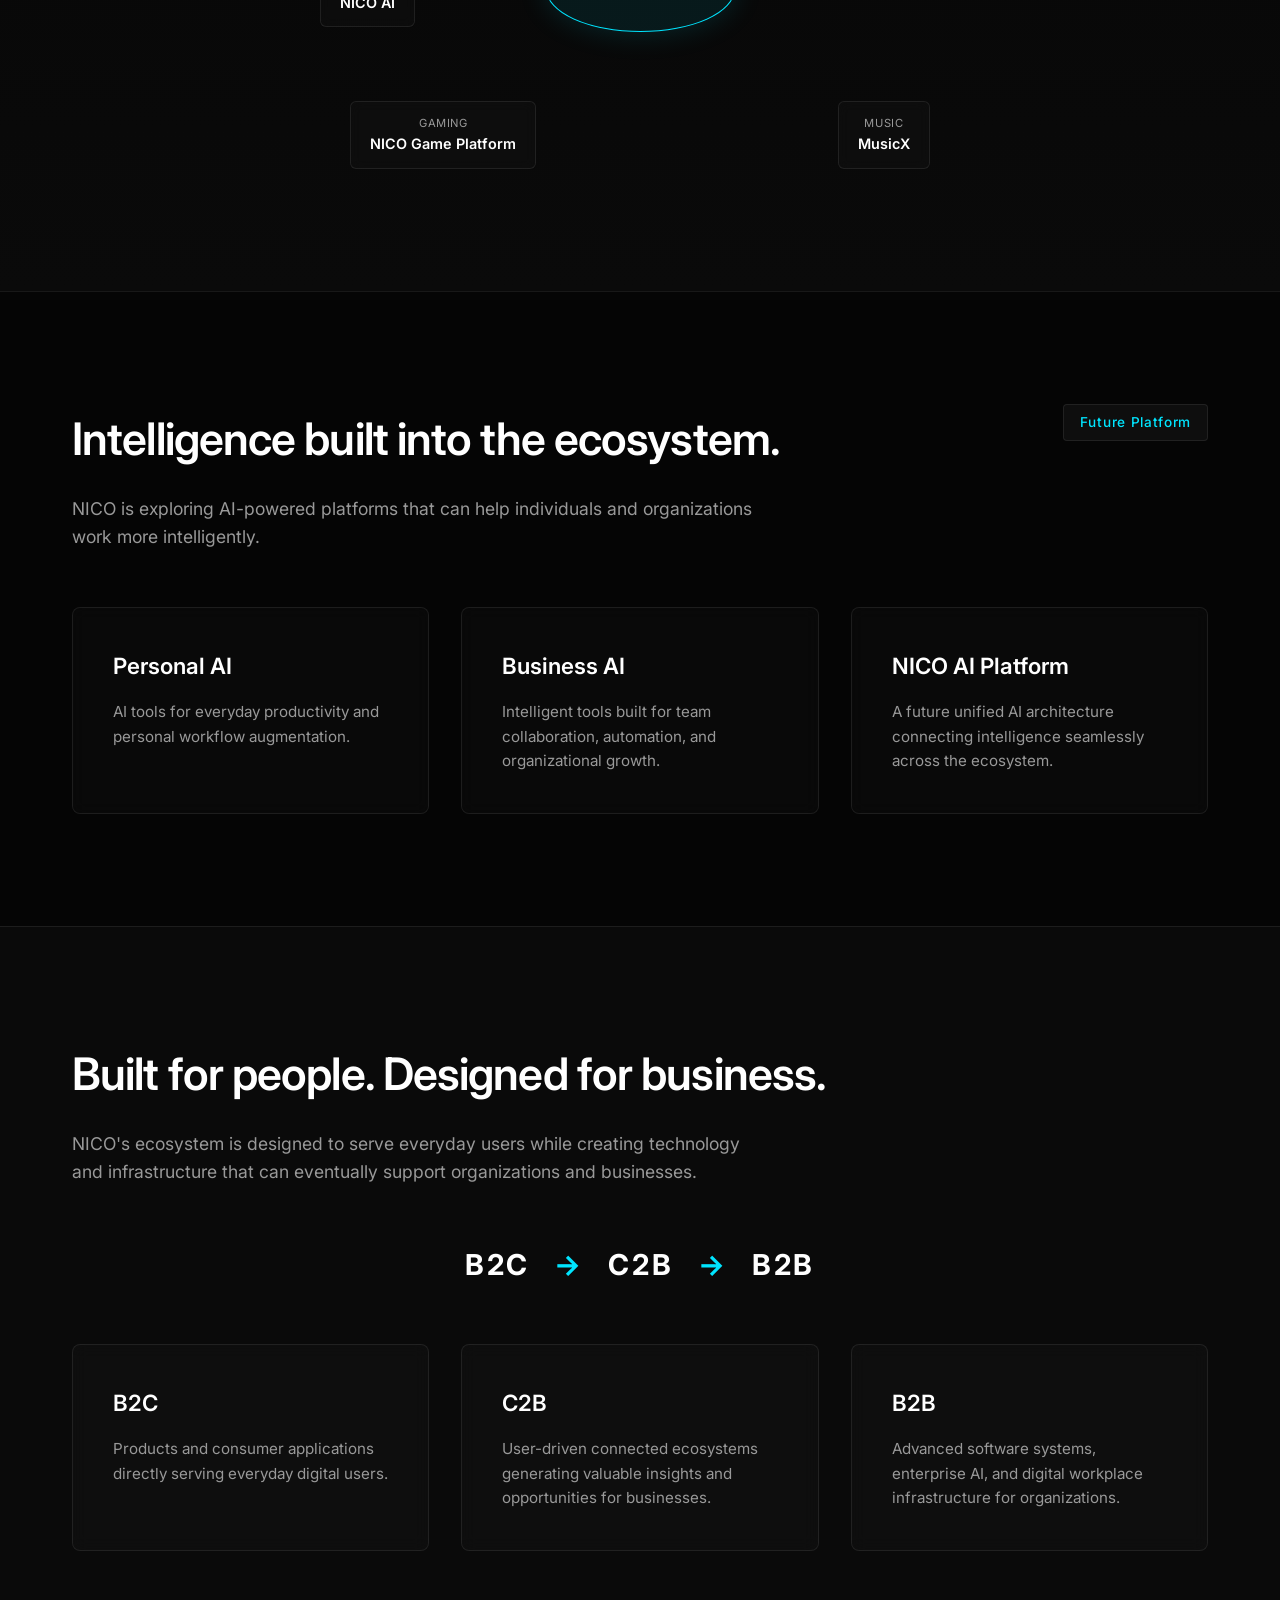
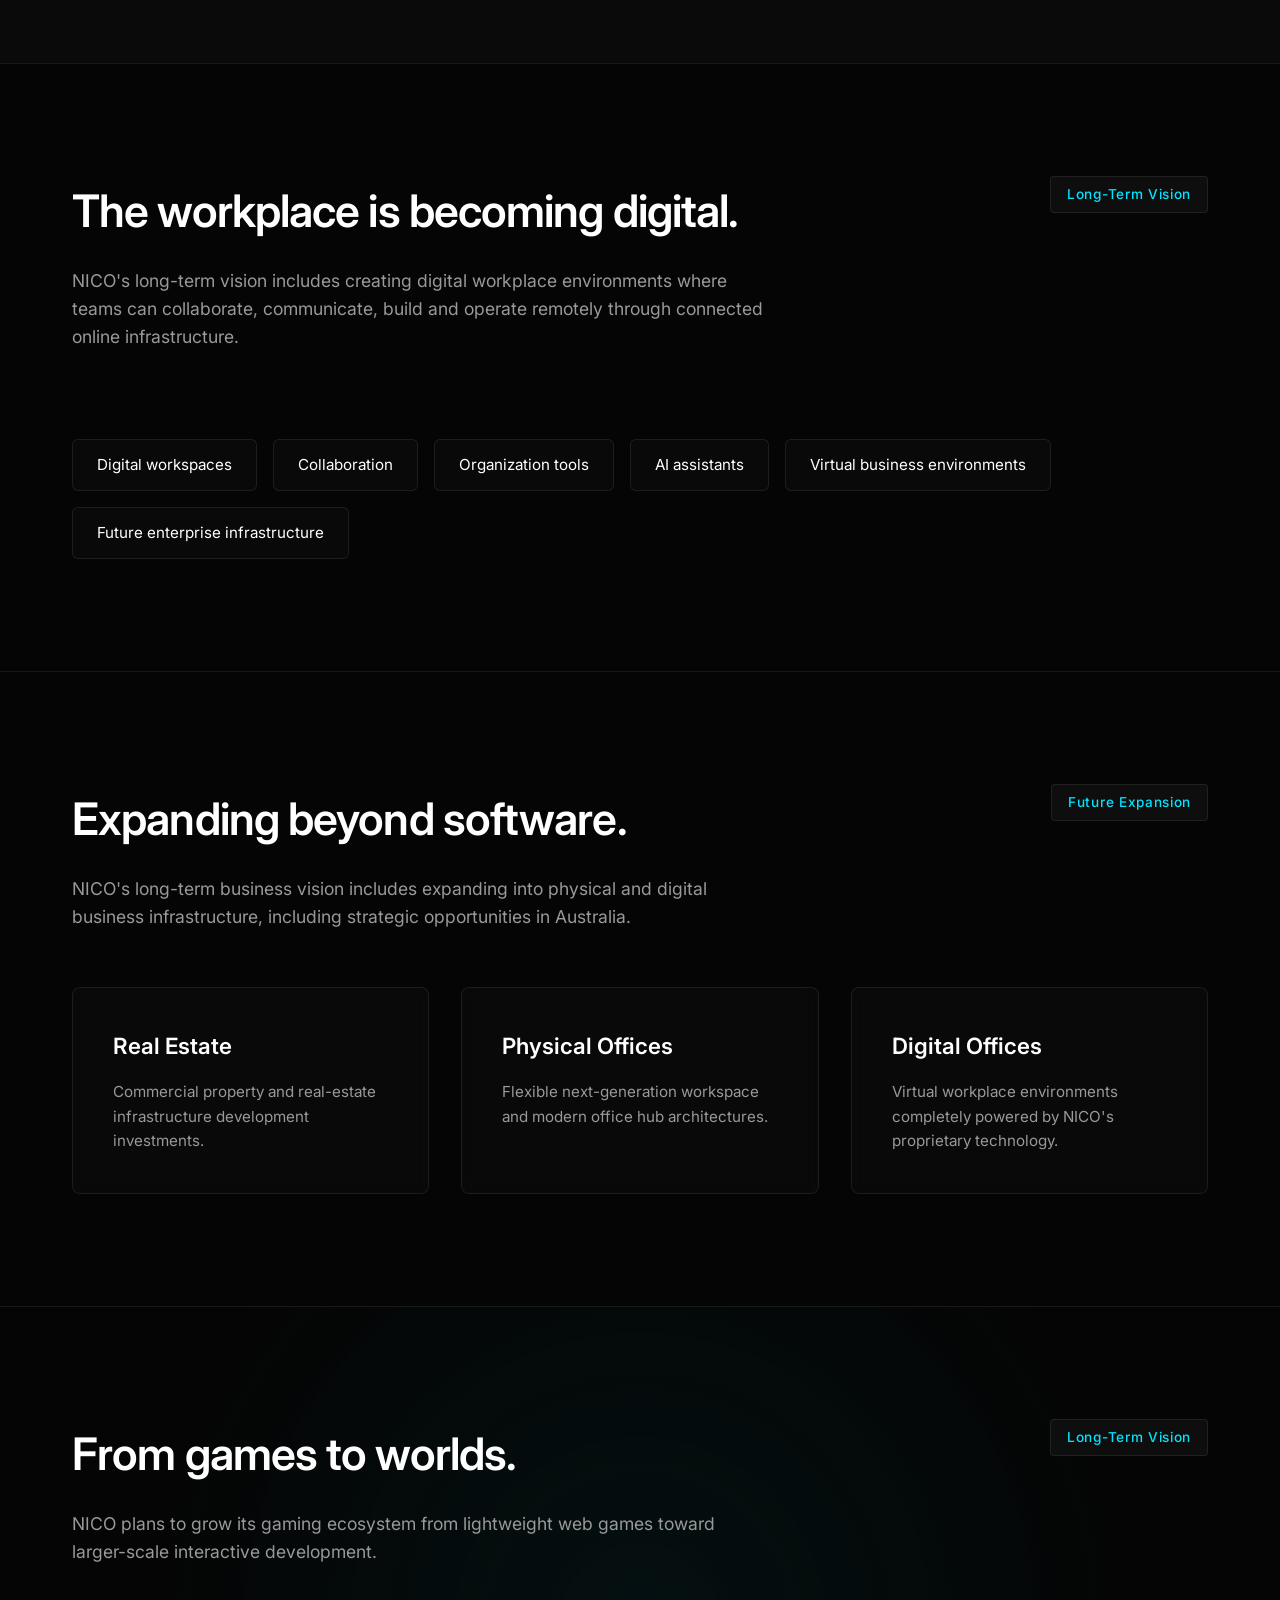
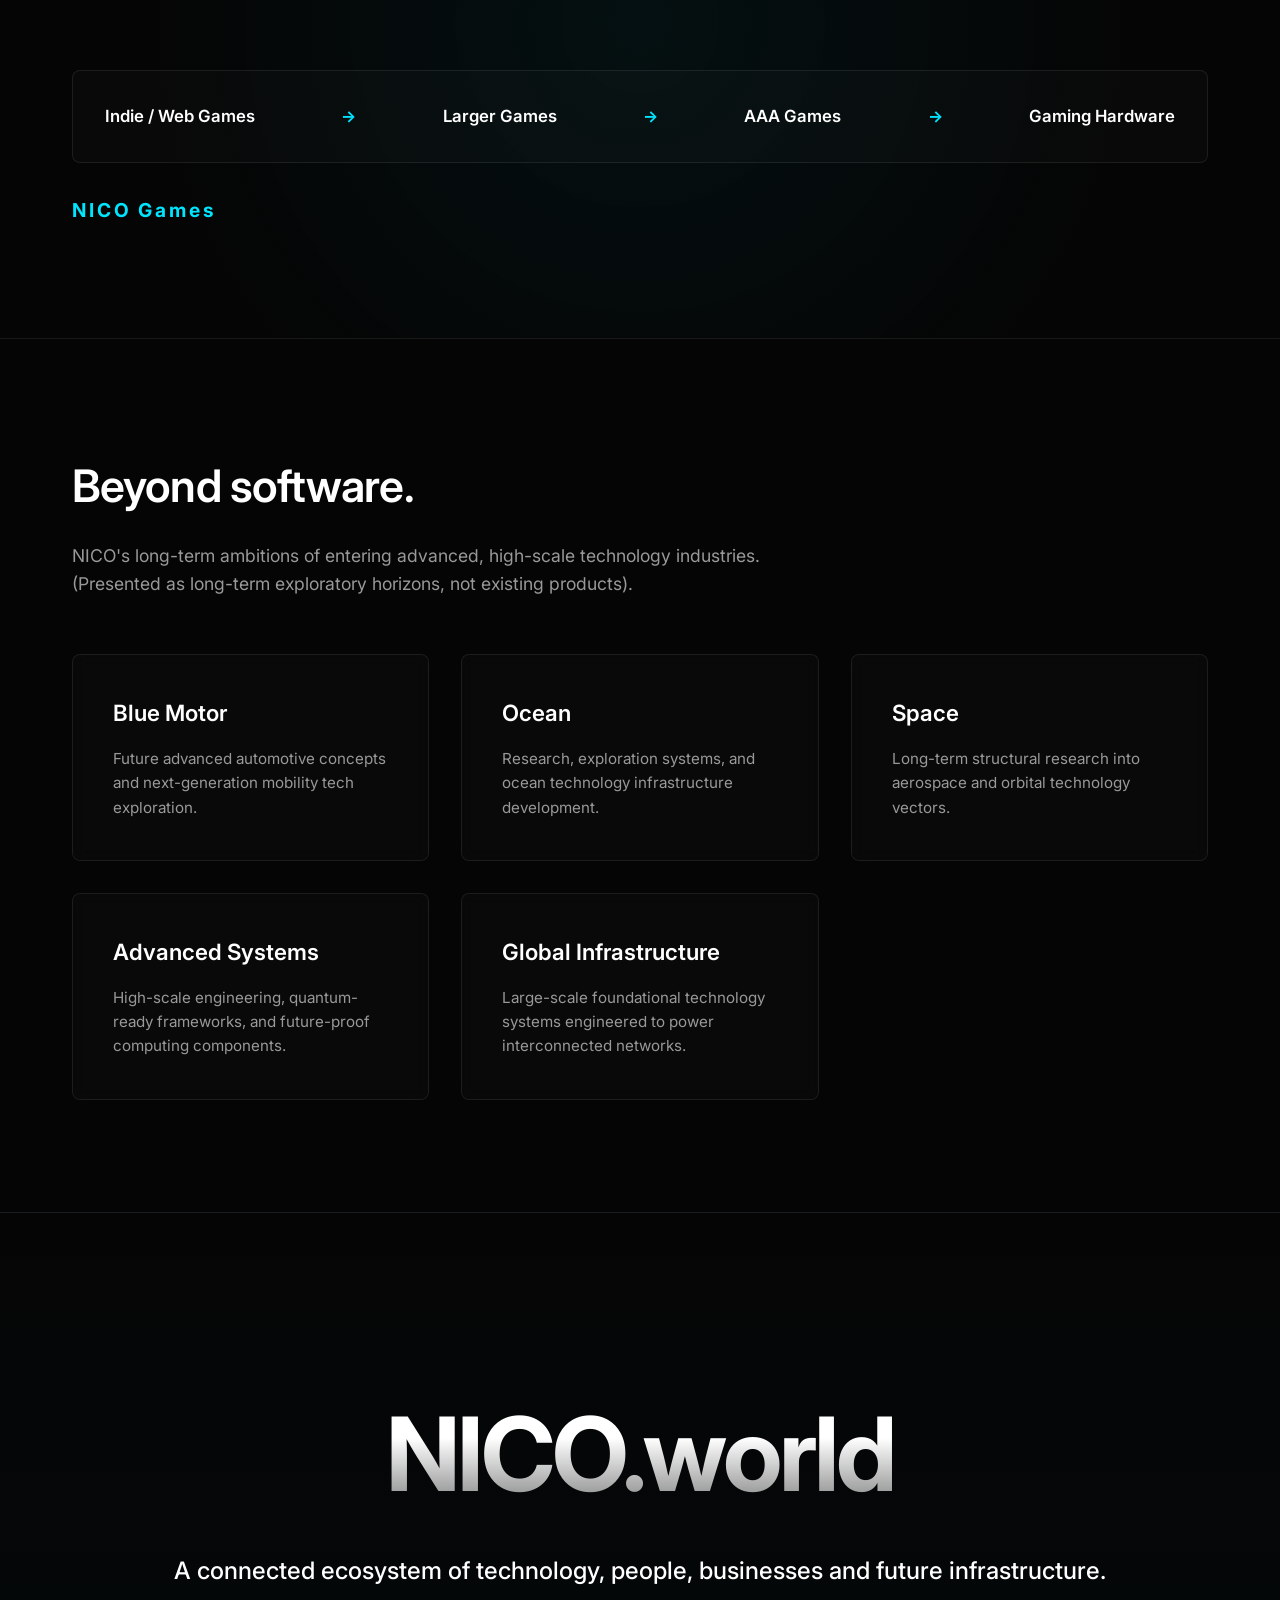
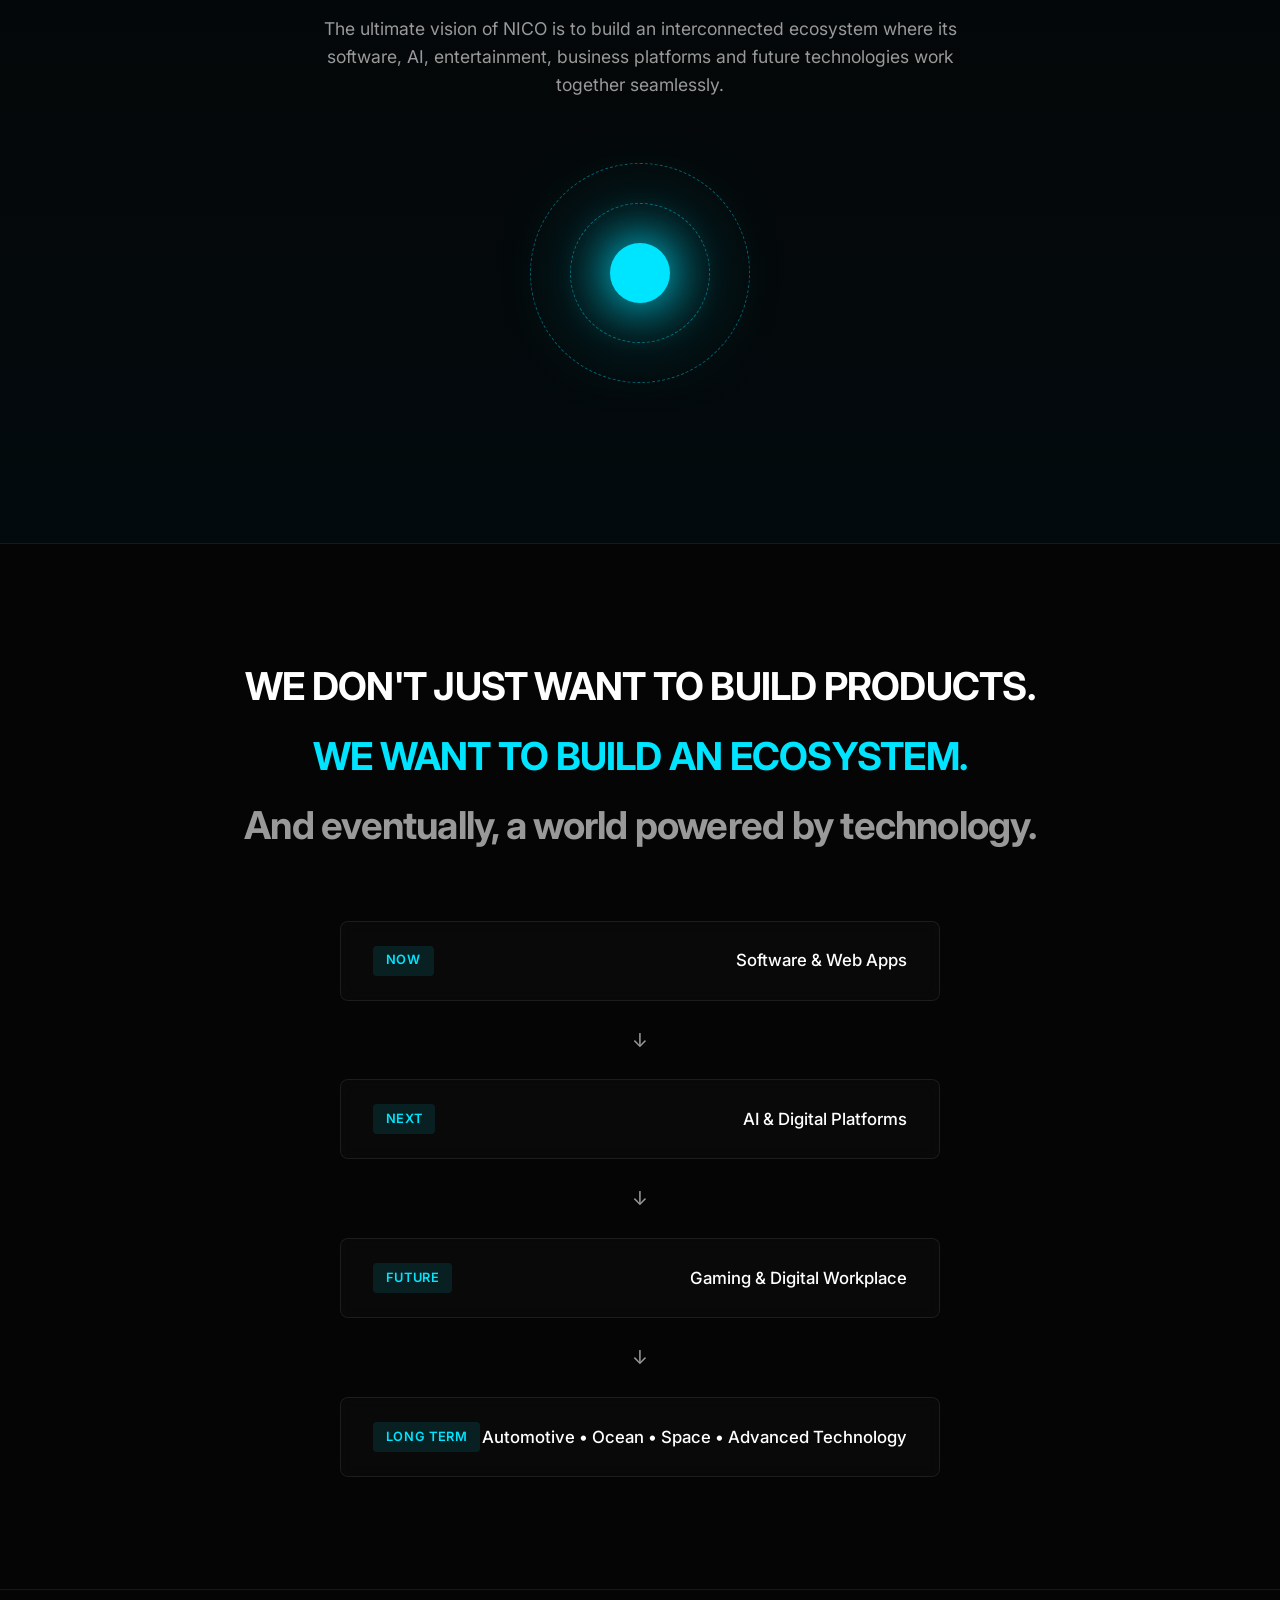
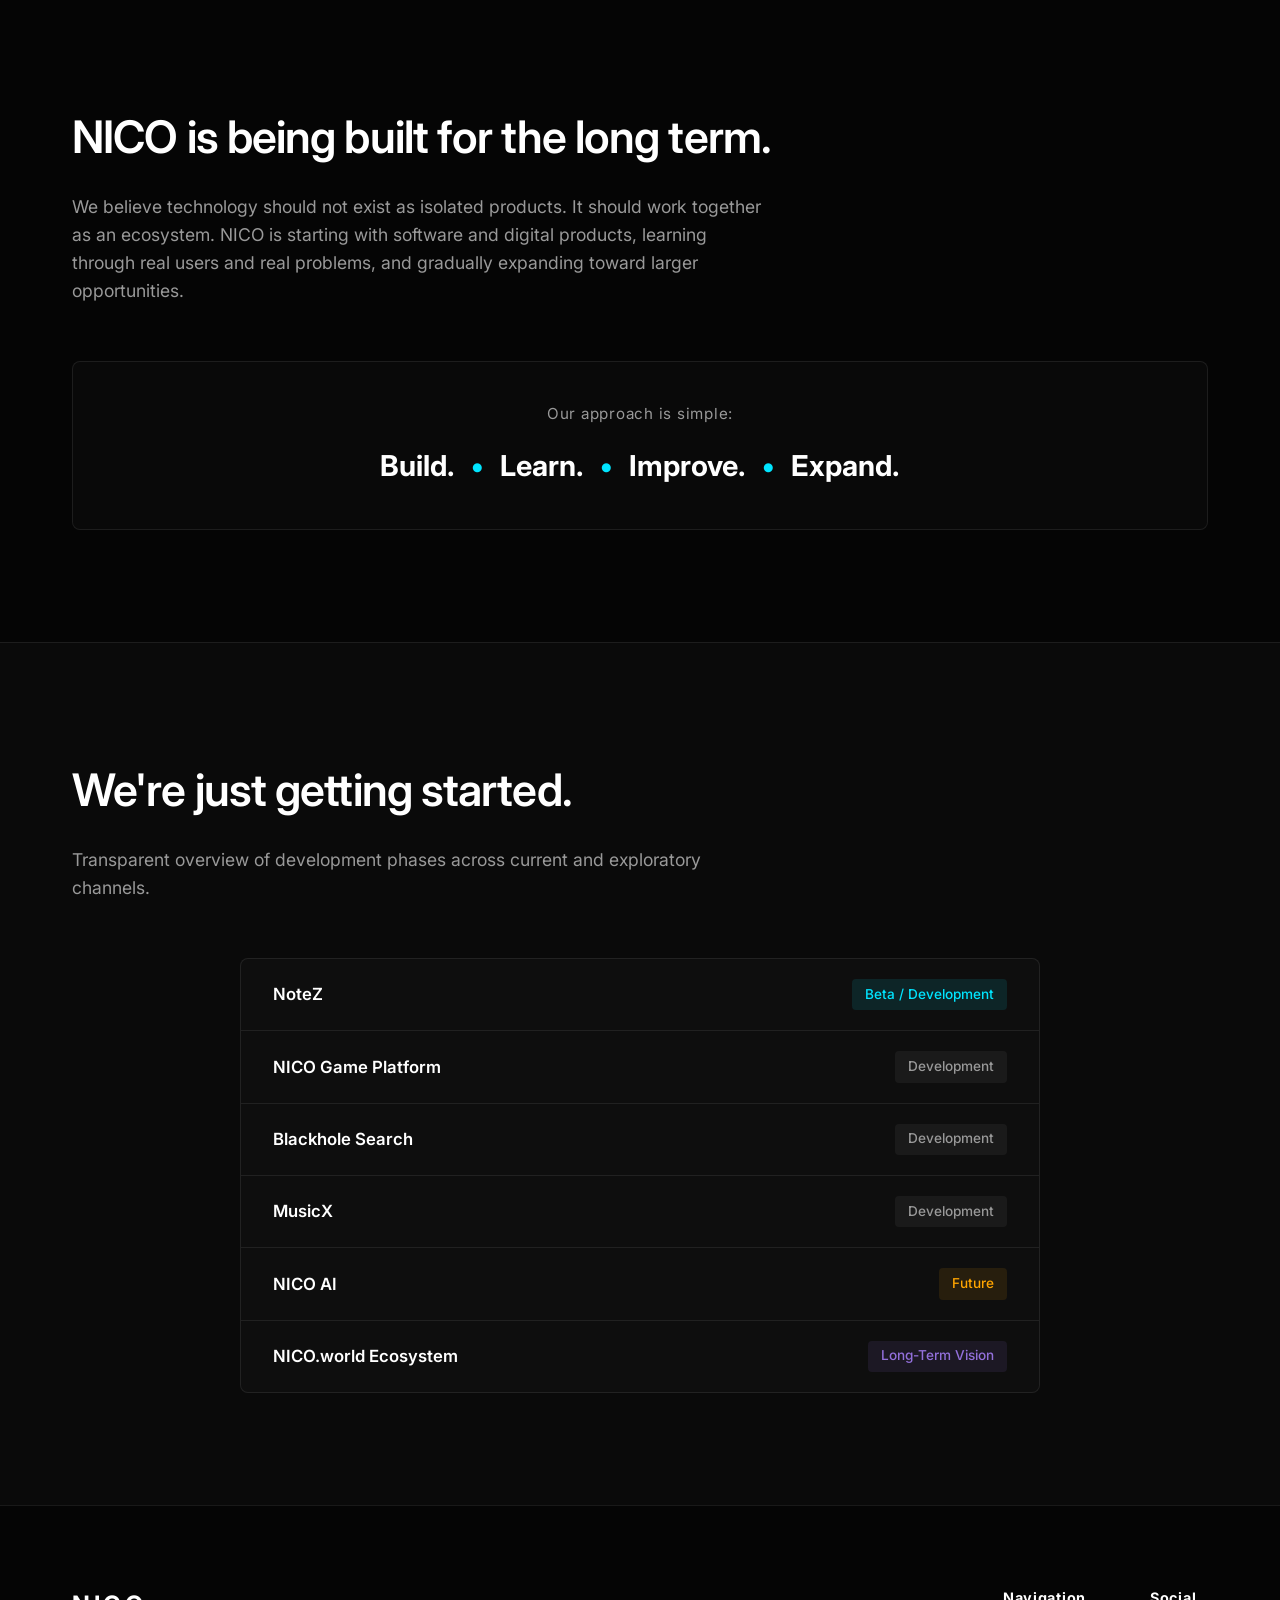
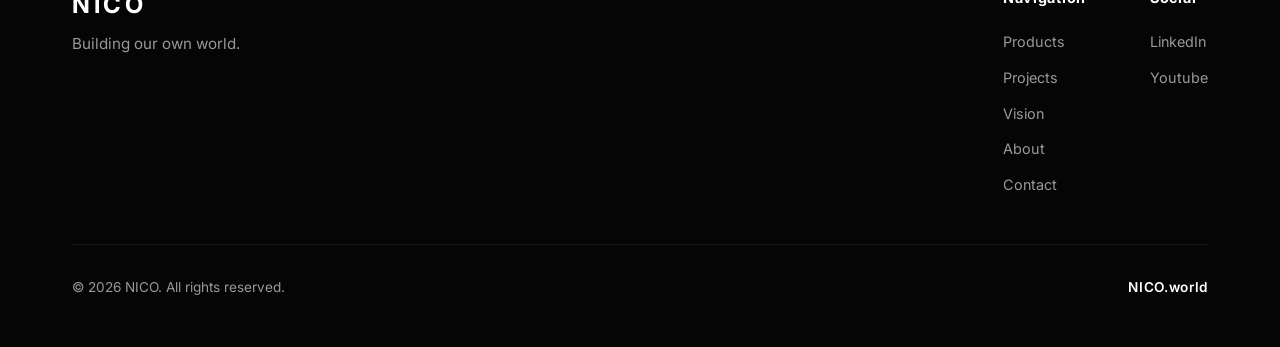
==== commit 324f31e8: "Add NicoZ Pro launch countdown section Added a countdown section for the NicoZ Pro launch with a mes" ====
--- a/index.html
+++ b/index.html
@@ -53,6 +53,44 @@
     <main>
 
         <!-- HERO SECTION -->
+        <!-- NicoZ Pro Launch Countdown -->
+<div class="nicoz-countdown">
+
+    <div class="countdown-label">
+        NICOZ PRO
+    </div>
+
+    <h3>Launching December 3, 2026</h3>
+
+    <div class="countdown-timer">
+
+        <div class="countdown-box">
+            <span id="countdown-days">00</span>
+            <small>Days</small>
+        </div>
+
+        <div class="countdown-box">
+            <span id="countdown-hours">00</span>
+            <small>Hours</small>
+        </div>
+
+        <div class="countdown-box">
+            <span id="countdown-minutes">00</span>
+            <small>Minutes</small>
+        </div>
+
+        <div class="countdown-box">
+            <span id="countdown-seconds">00</span>
+            <small>Seconds</small>
+        </div>
+
+    </div>
+
+    <p id="countdown-message">
+        The next chapter of NoteZ is coming.
+    </p>
+
+</div>
         <section class="hero" id="hero">
             <div class="hero-content">
                 <h1 class="hero-title">BUILDING OUR OWN WORLD.</h1>
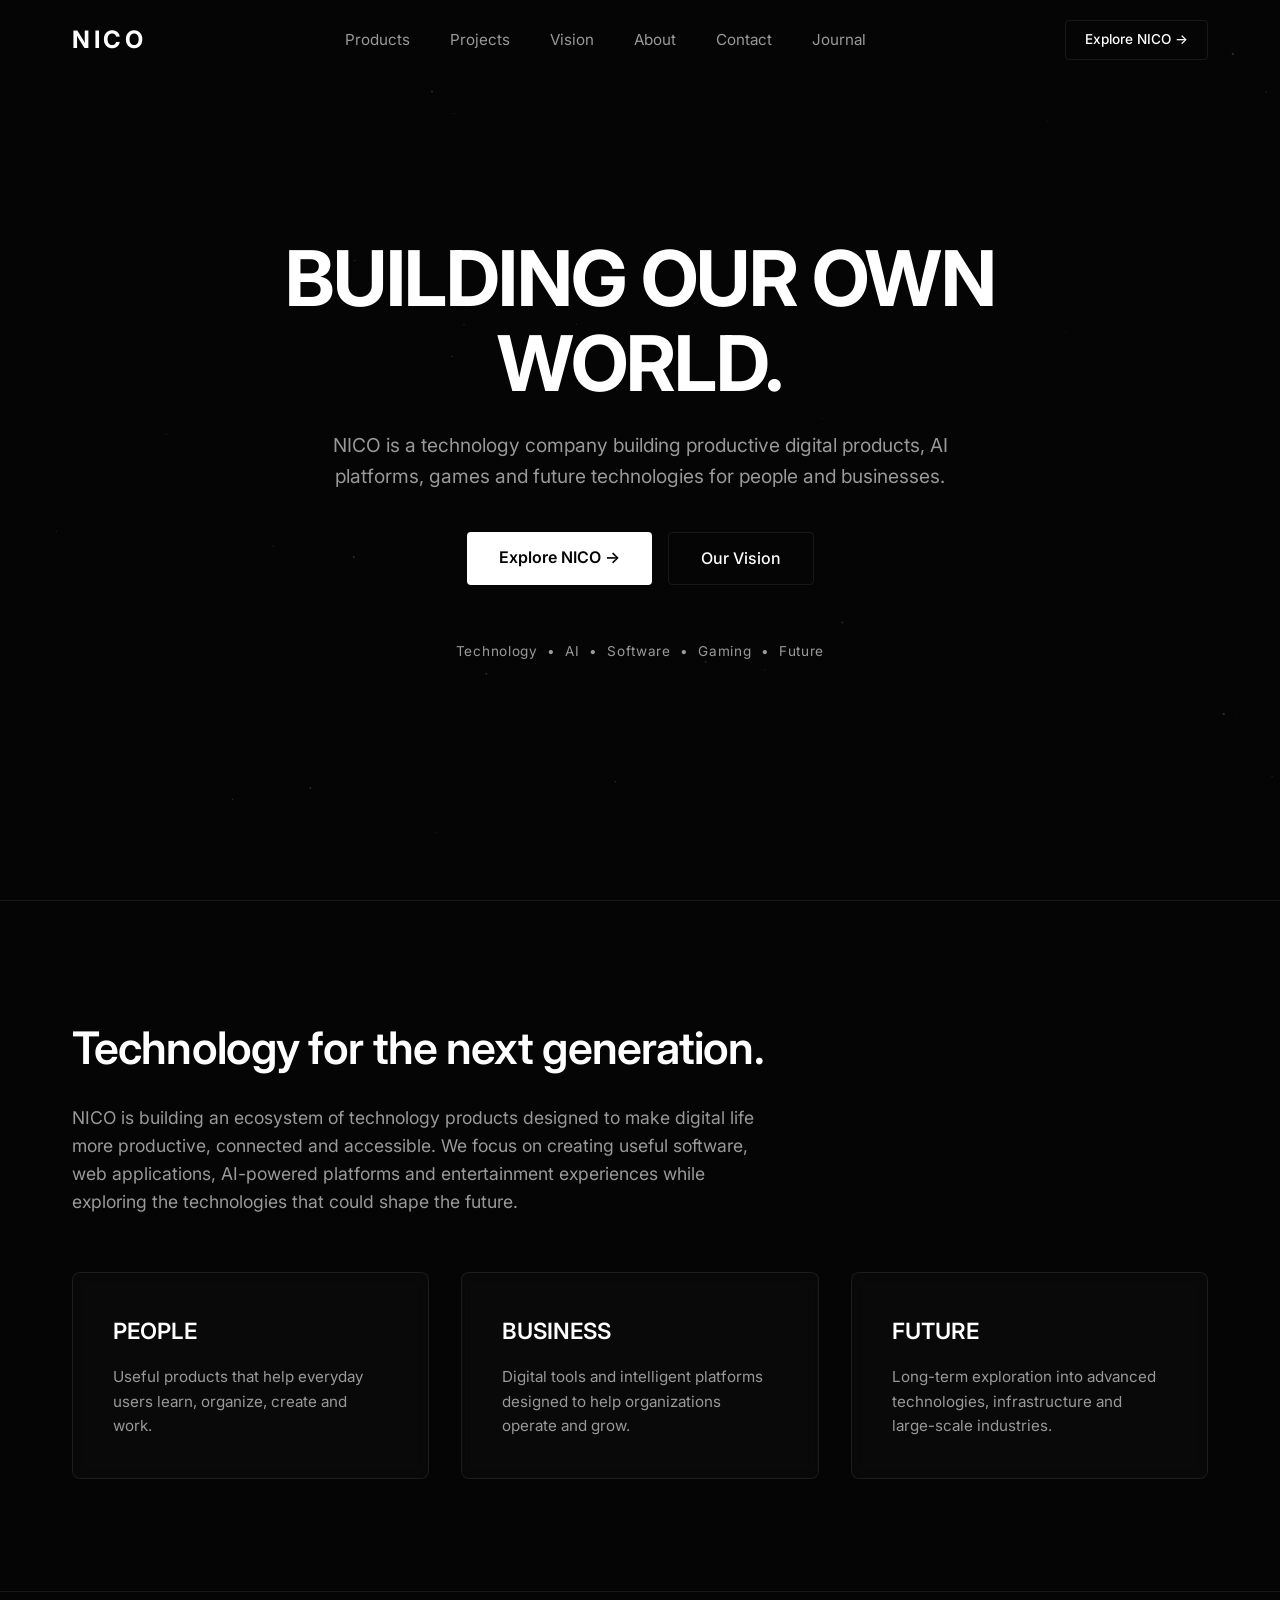
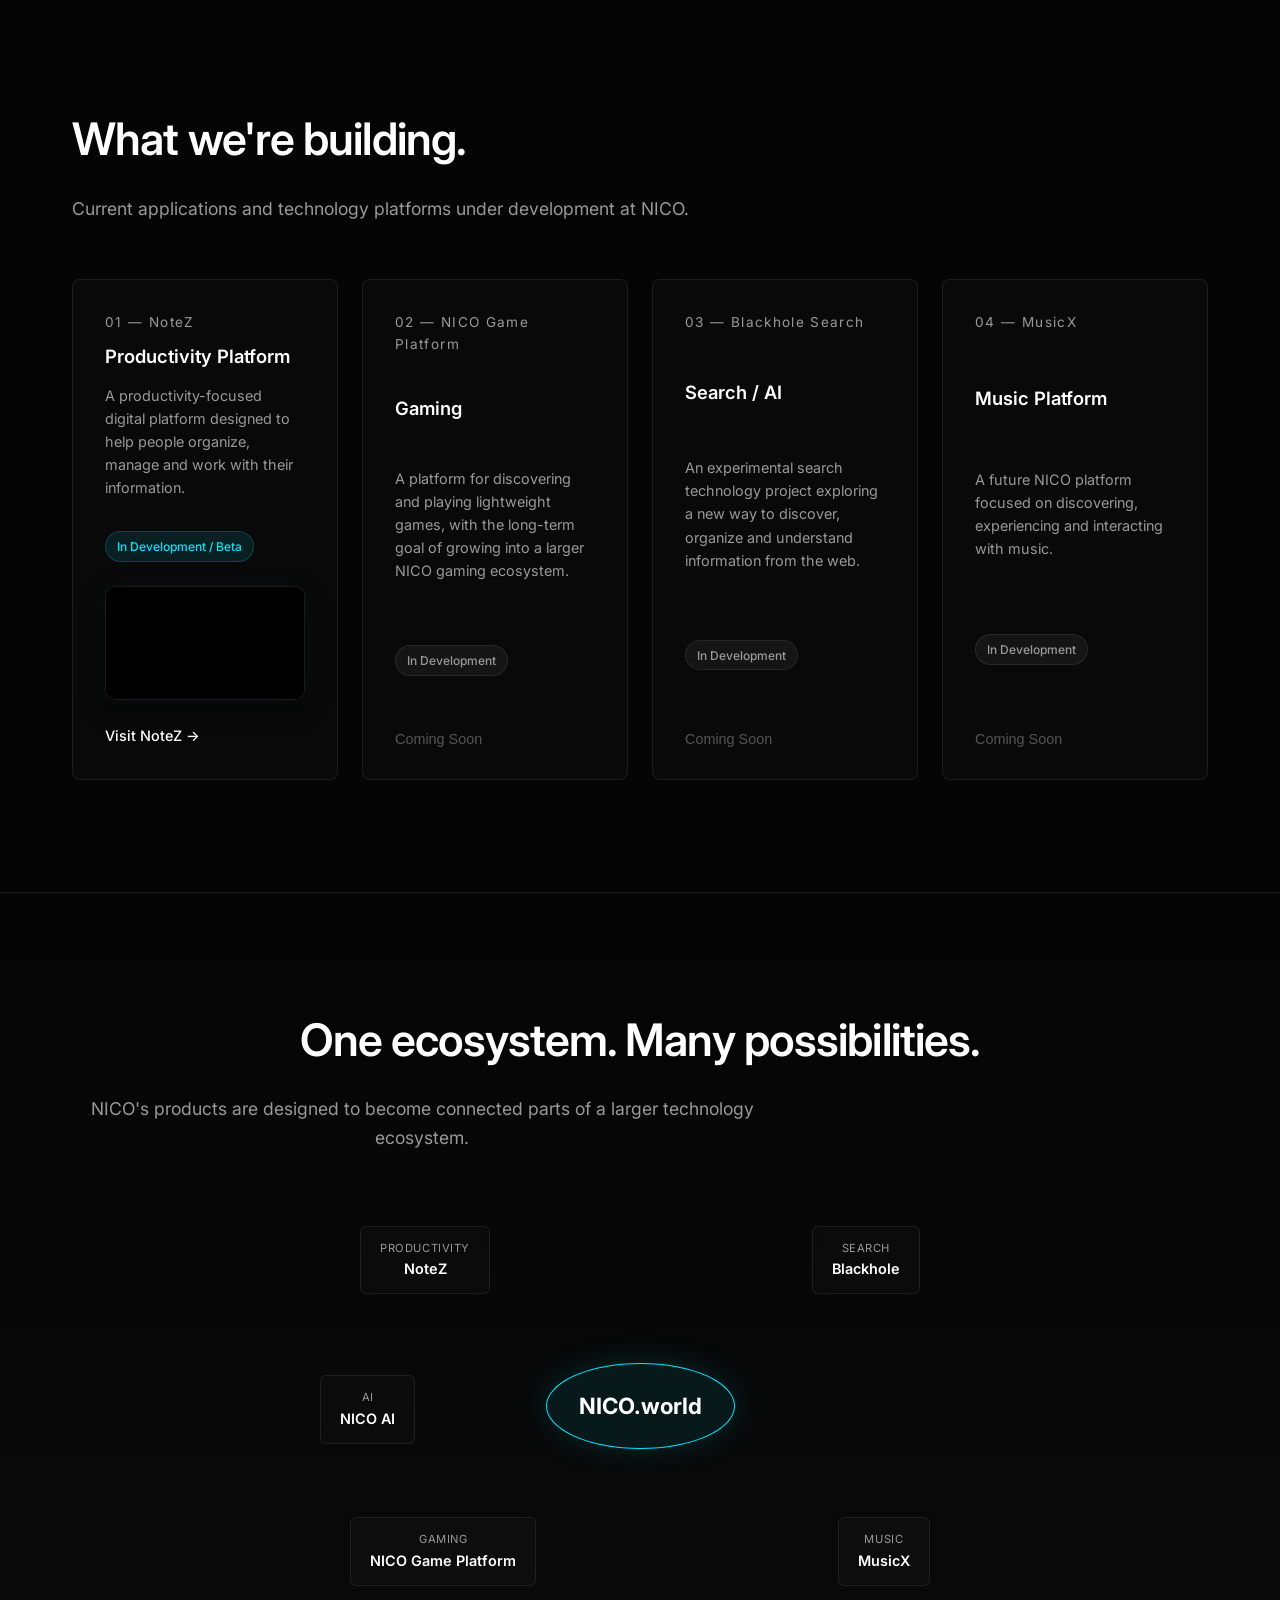
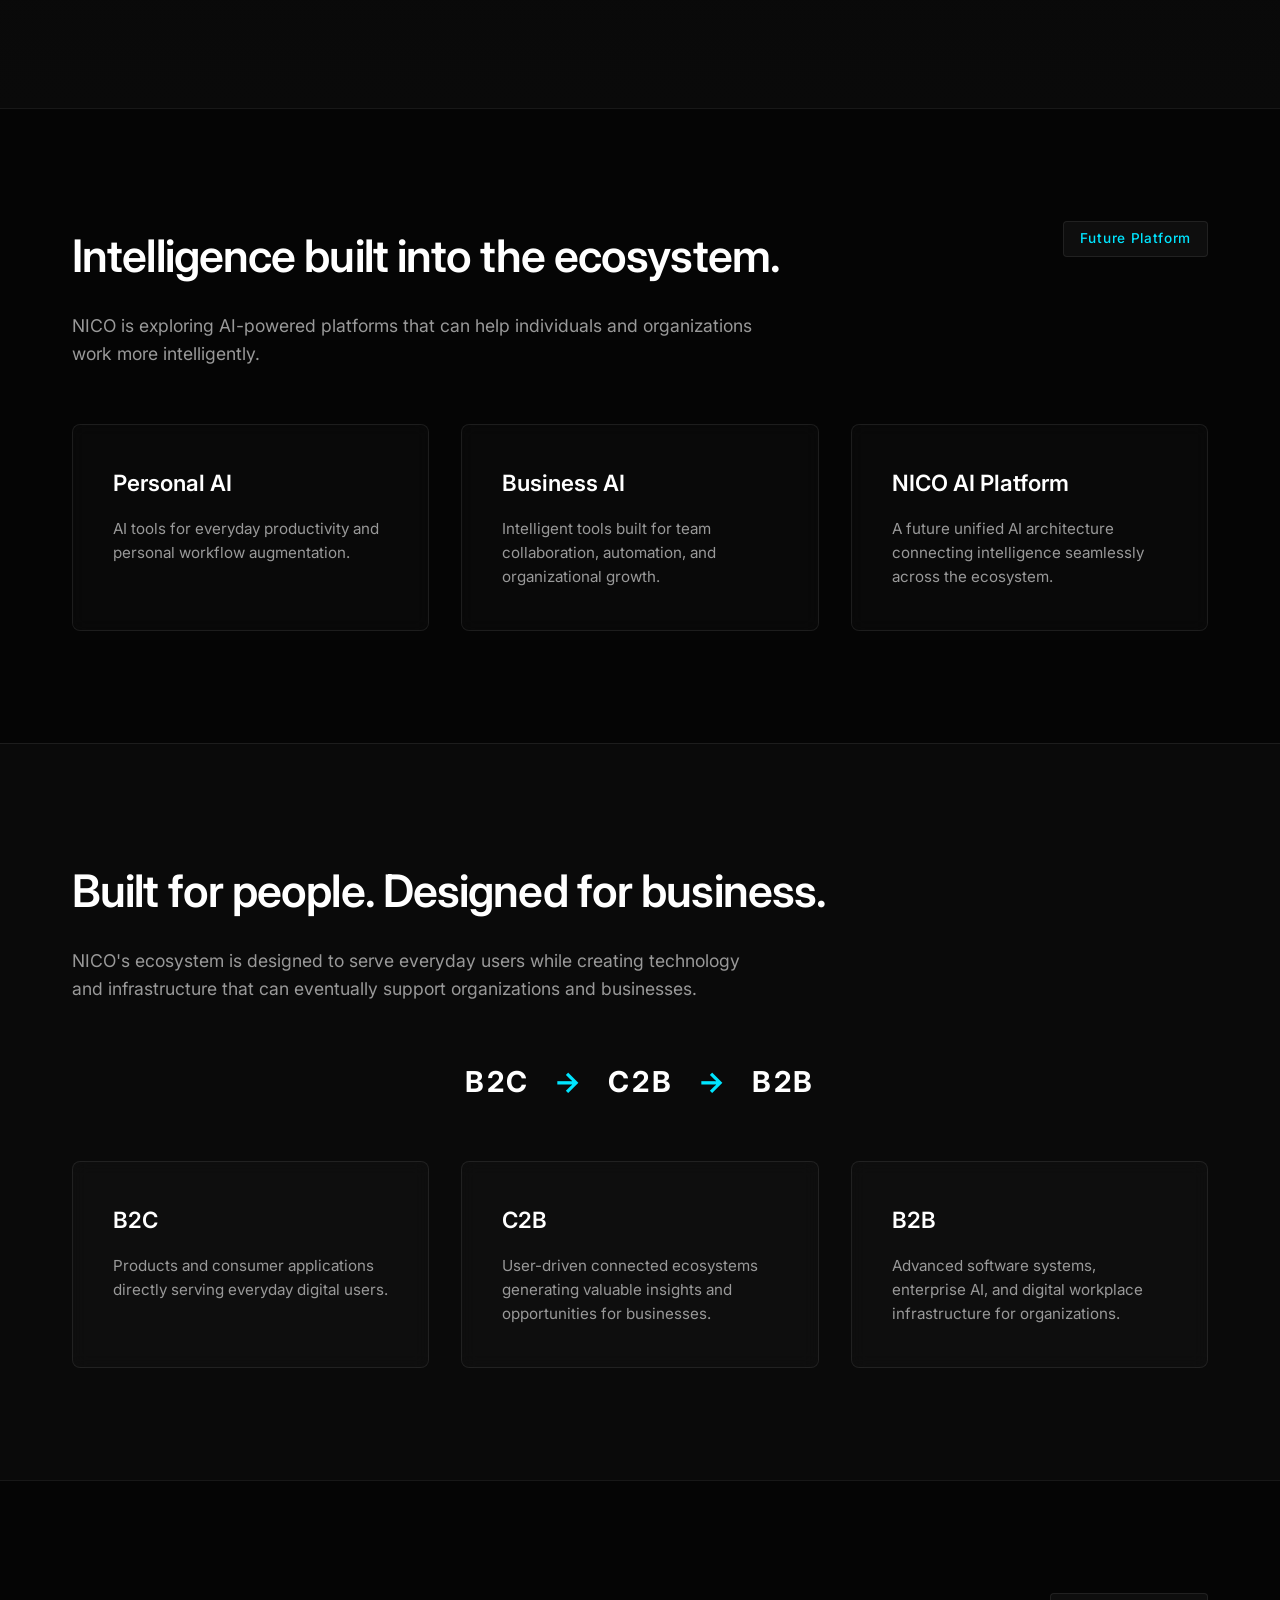
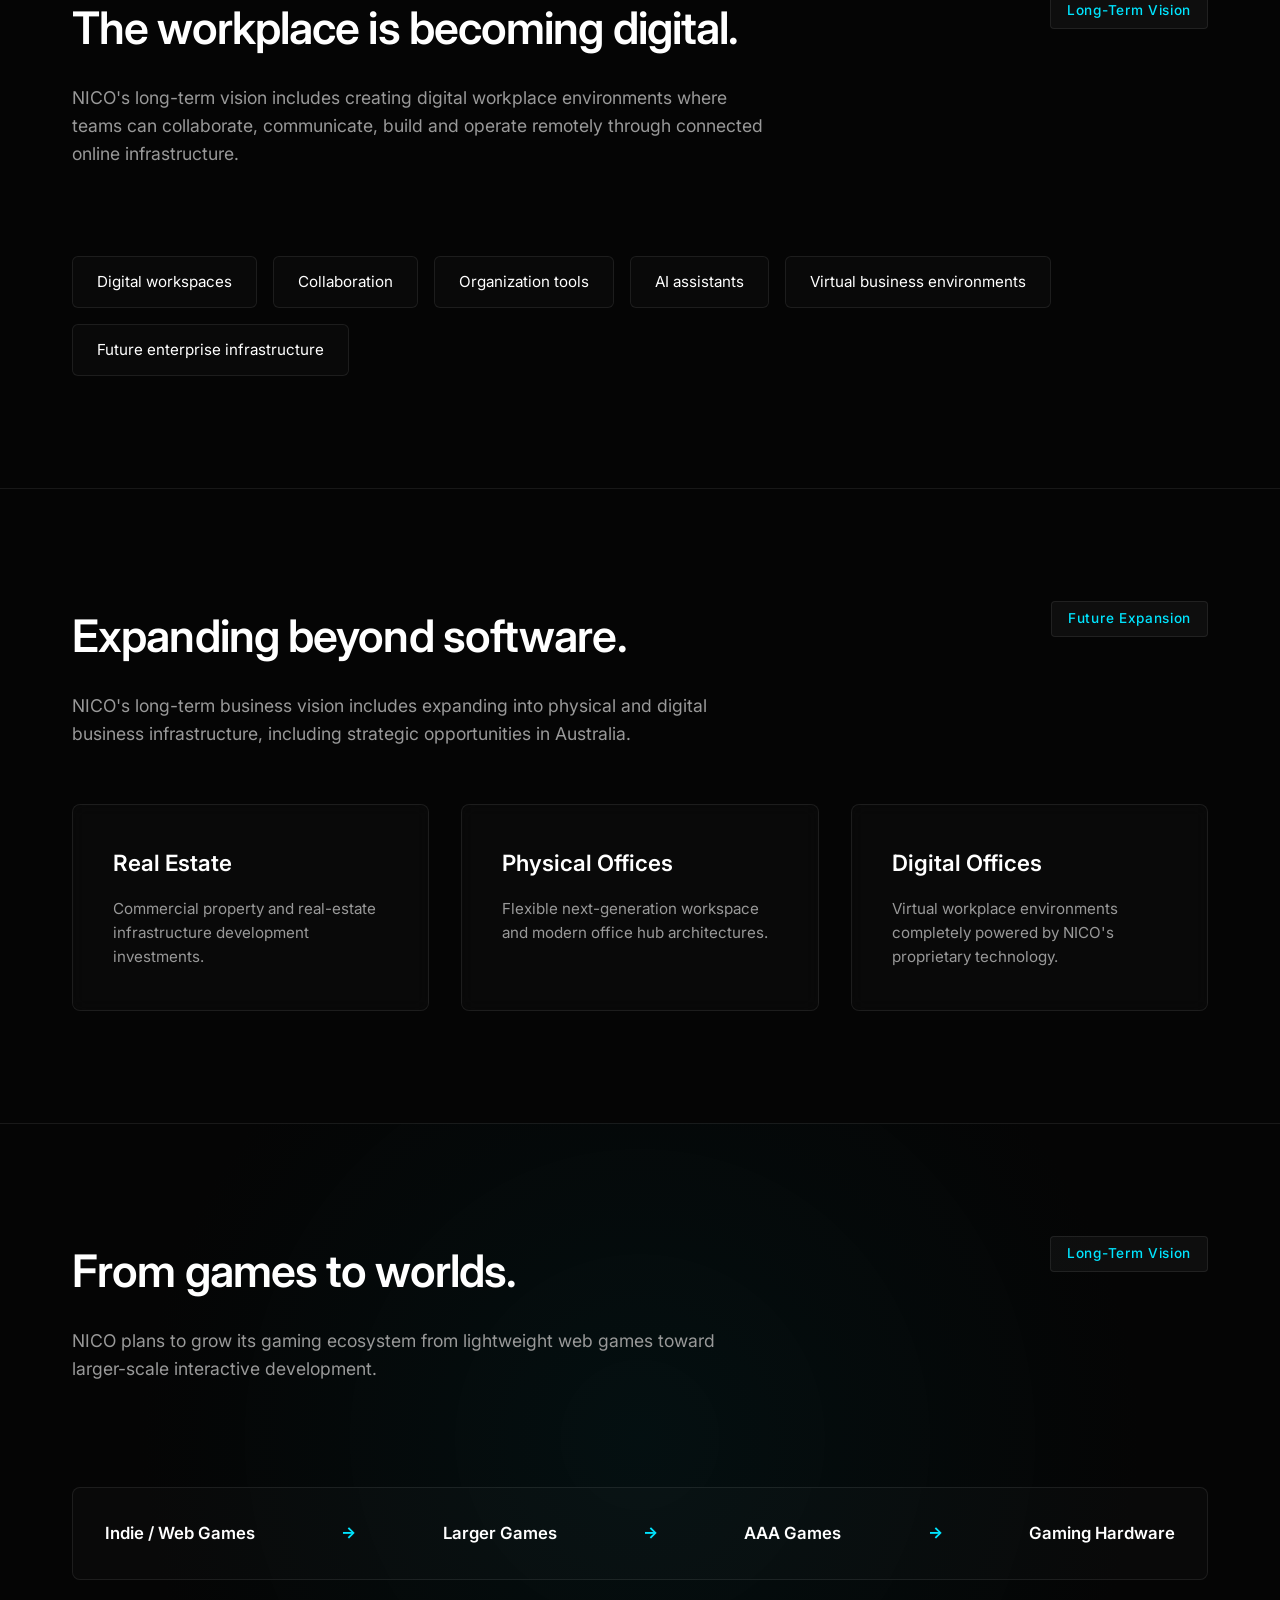
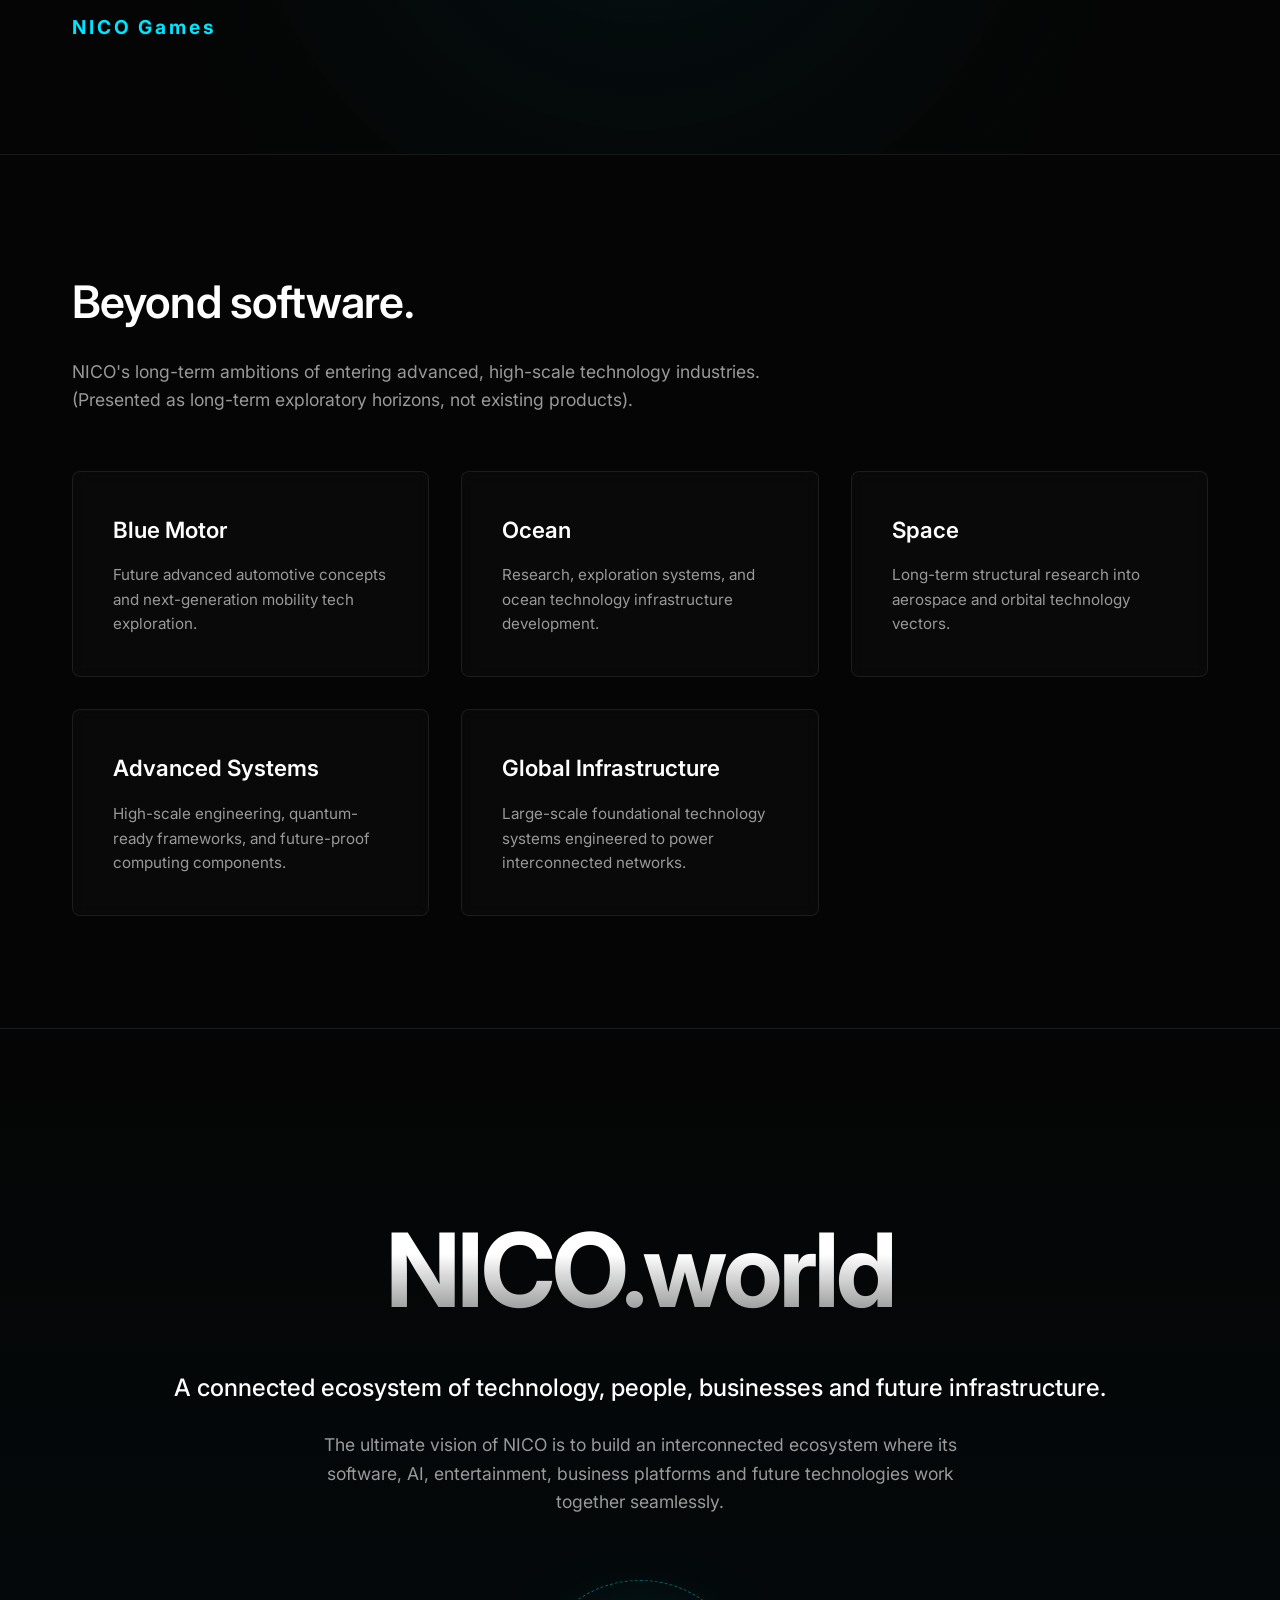
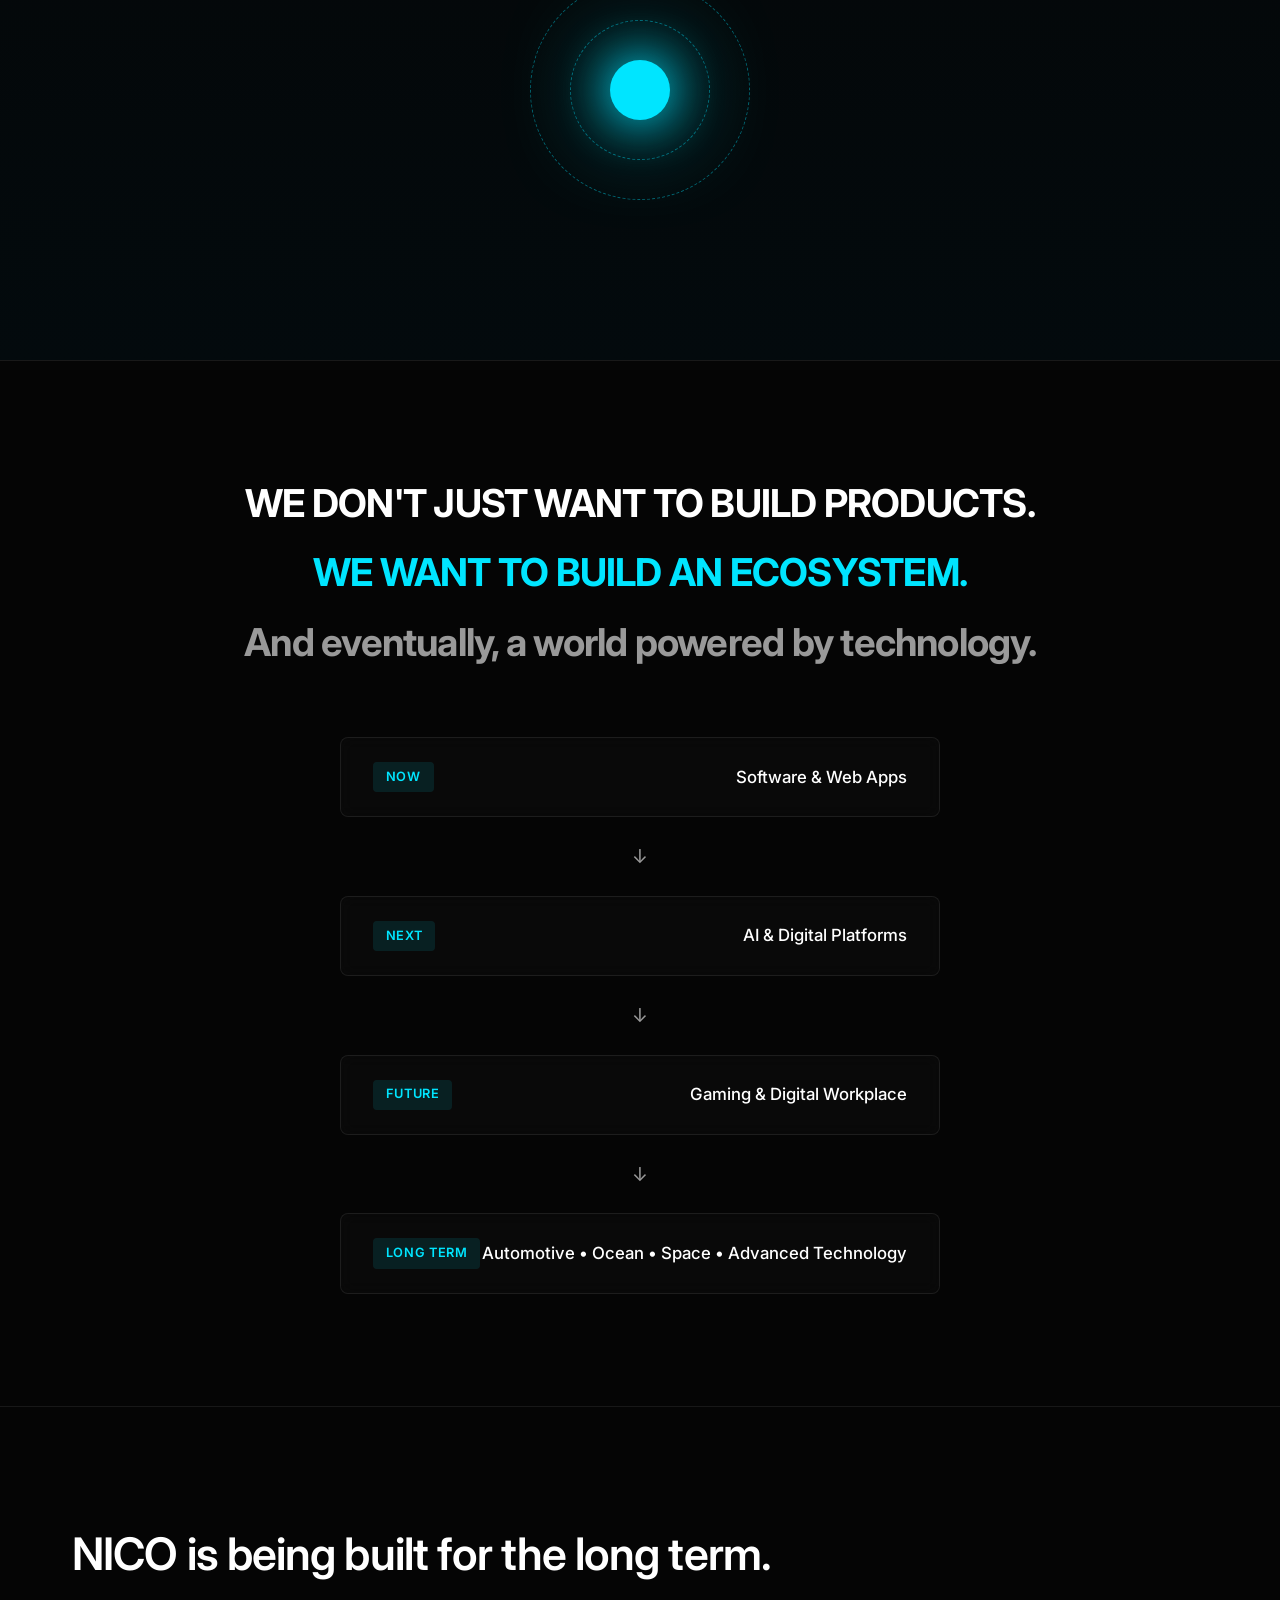
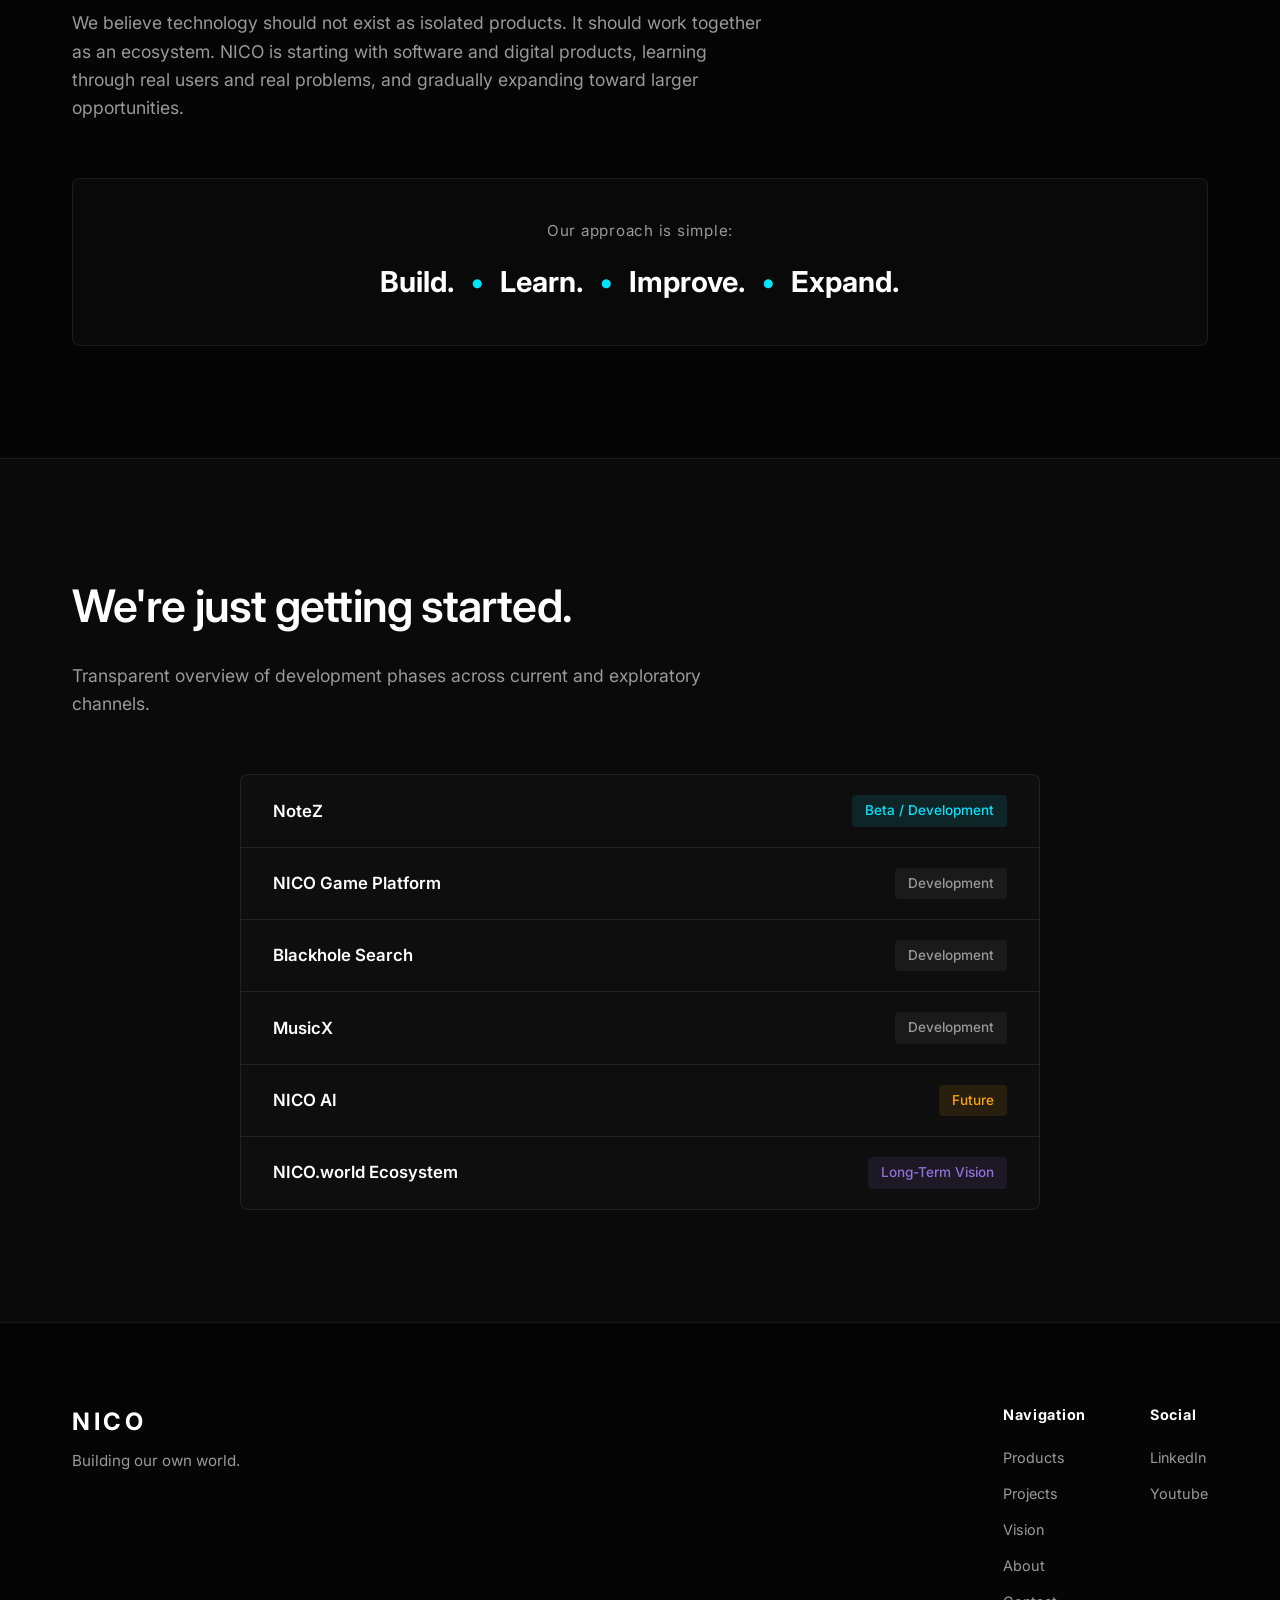
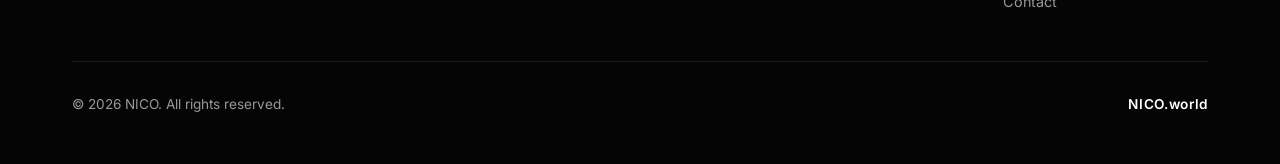
==== commit f5bc544f: "Remove NicoZ Pro countdown section Removed the NicoZ Pro launch countdown section from the HTML." ====
--- a/index.html
+++ b/index.html
@@ -53,44 +53,7 @@
     <main>
 
         <!-- HERO SECTION -->
-        <!-- NicoZ Pro Launch Countdown -->
-<div class="nicoz-countdown">
-
-    <div class="countdown-label">
-        NICOZ PRO
-    </div>
-
-    <h3>Launching December 3, 2026</h3>
-
-    <div class="countdown-timer">
-
-        <div class="countdown-box">
-            <span id="countdown-days">00</span>
-            <small>Days</small>
-        </div>
-
-        <div class="countdown-box">
-            <span id="countdown-hours">00</span>
-            <small>Hours</small>
-        </div>
-
-        <div class="countdown-box">
-            <span id="countdown-minutes">00</span>
-            <small>Minutes</small>
-        </div>
-
-        <div class="countdown-box">
-            <span id="countdown-seconds">00</span>
-            <small>Seconds</small>
-        </div>
-
-    </div>
-
-    <p id="countdown-message">
-        The next chapter of NoteZ is coming.
-    </p>
-
-</div>
+  
         <section class="hero" id="hero">
             <div class="hero-content">
                 <h1 class="hero-title">BUILDING OUR OWN WORLD.</h1>
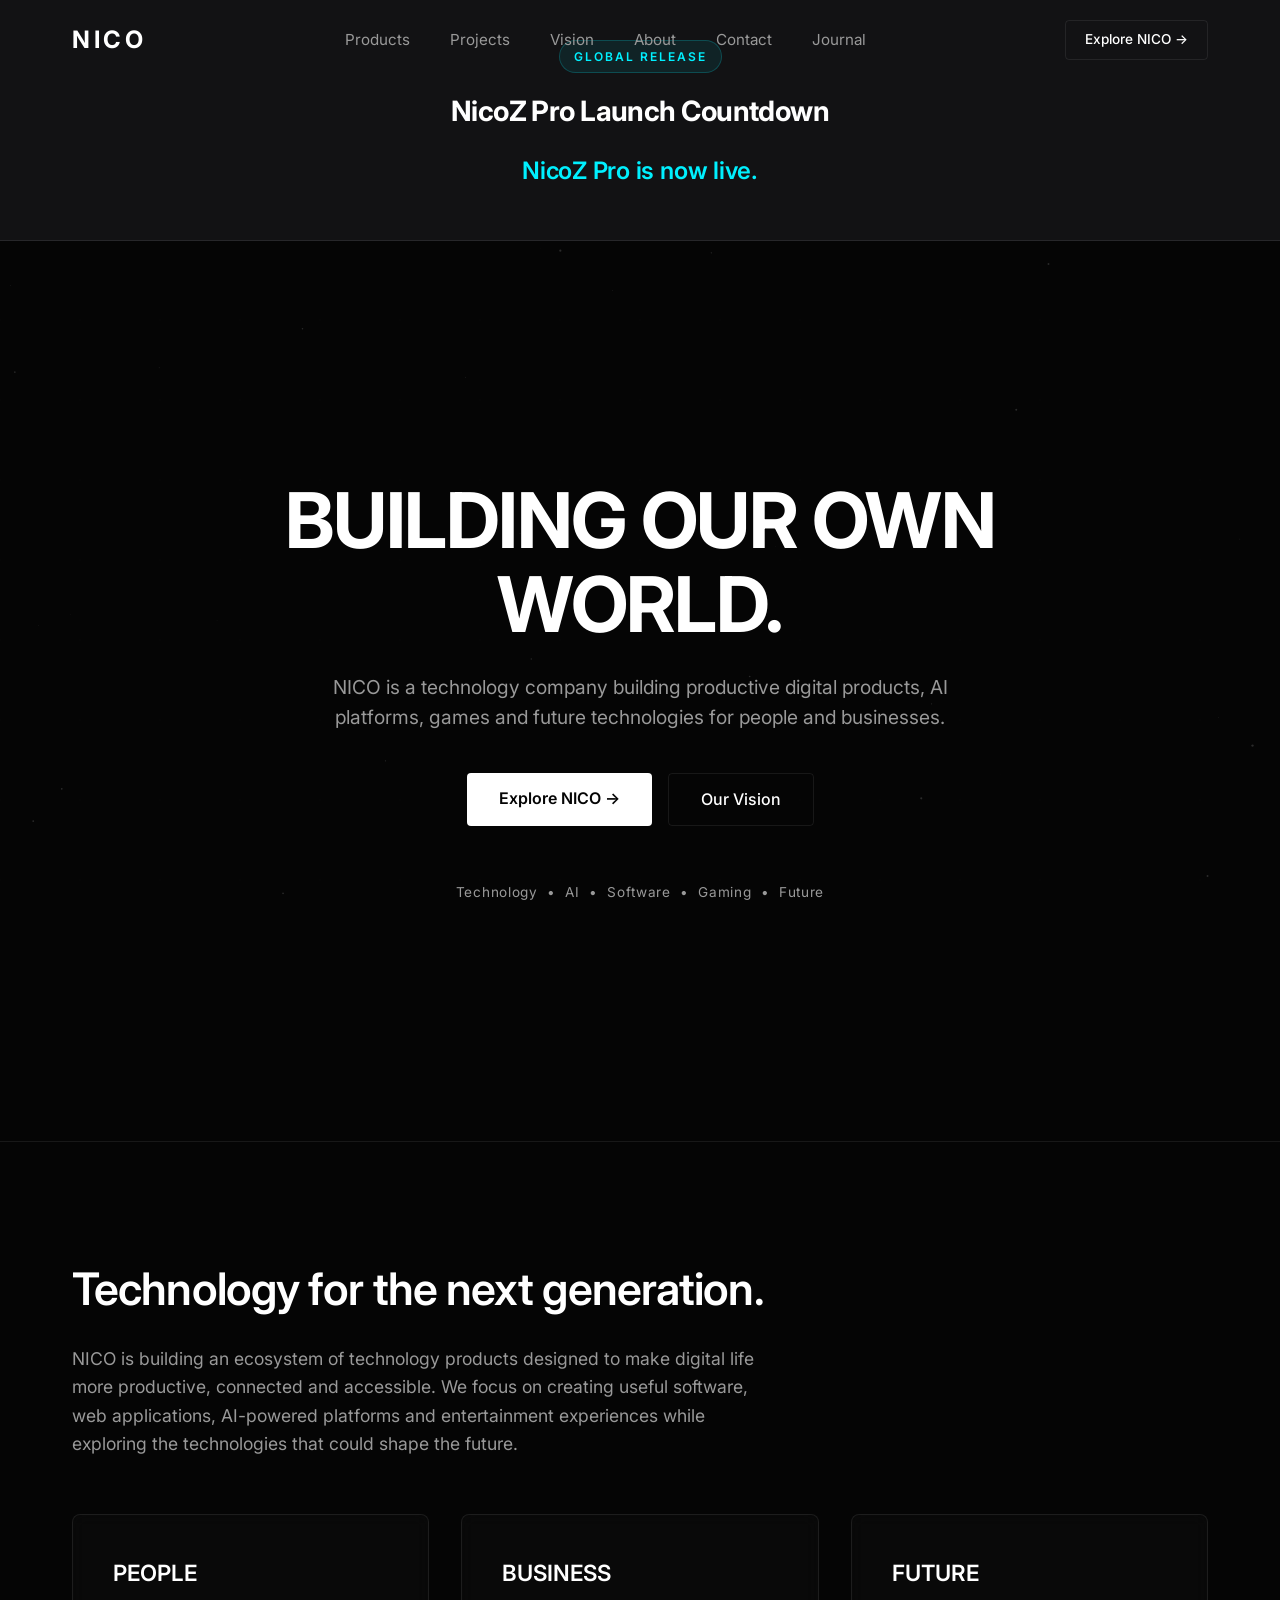
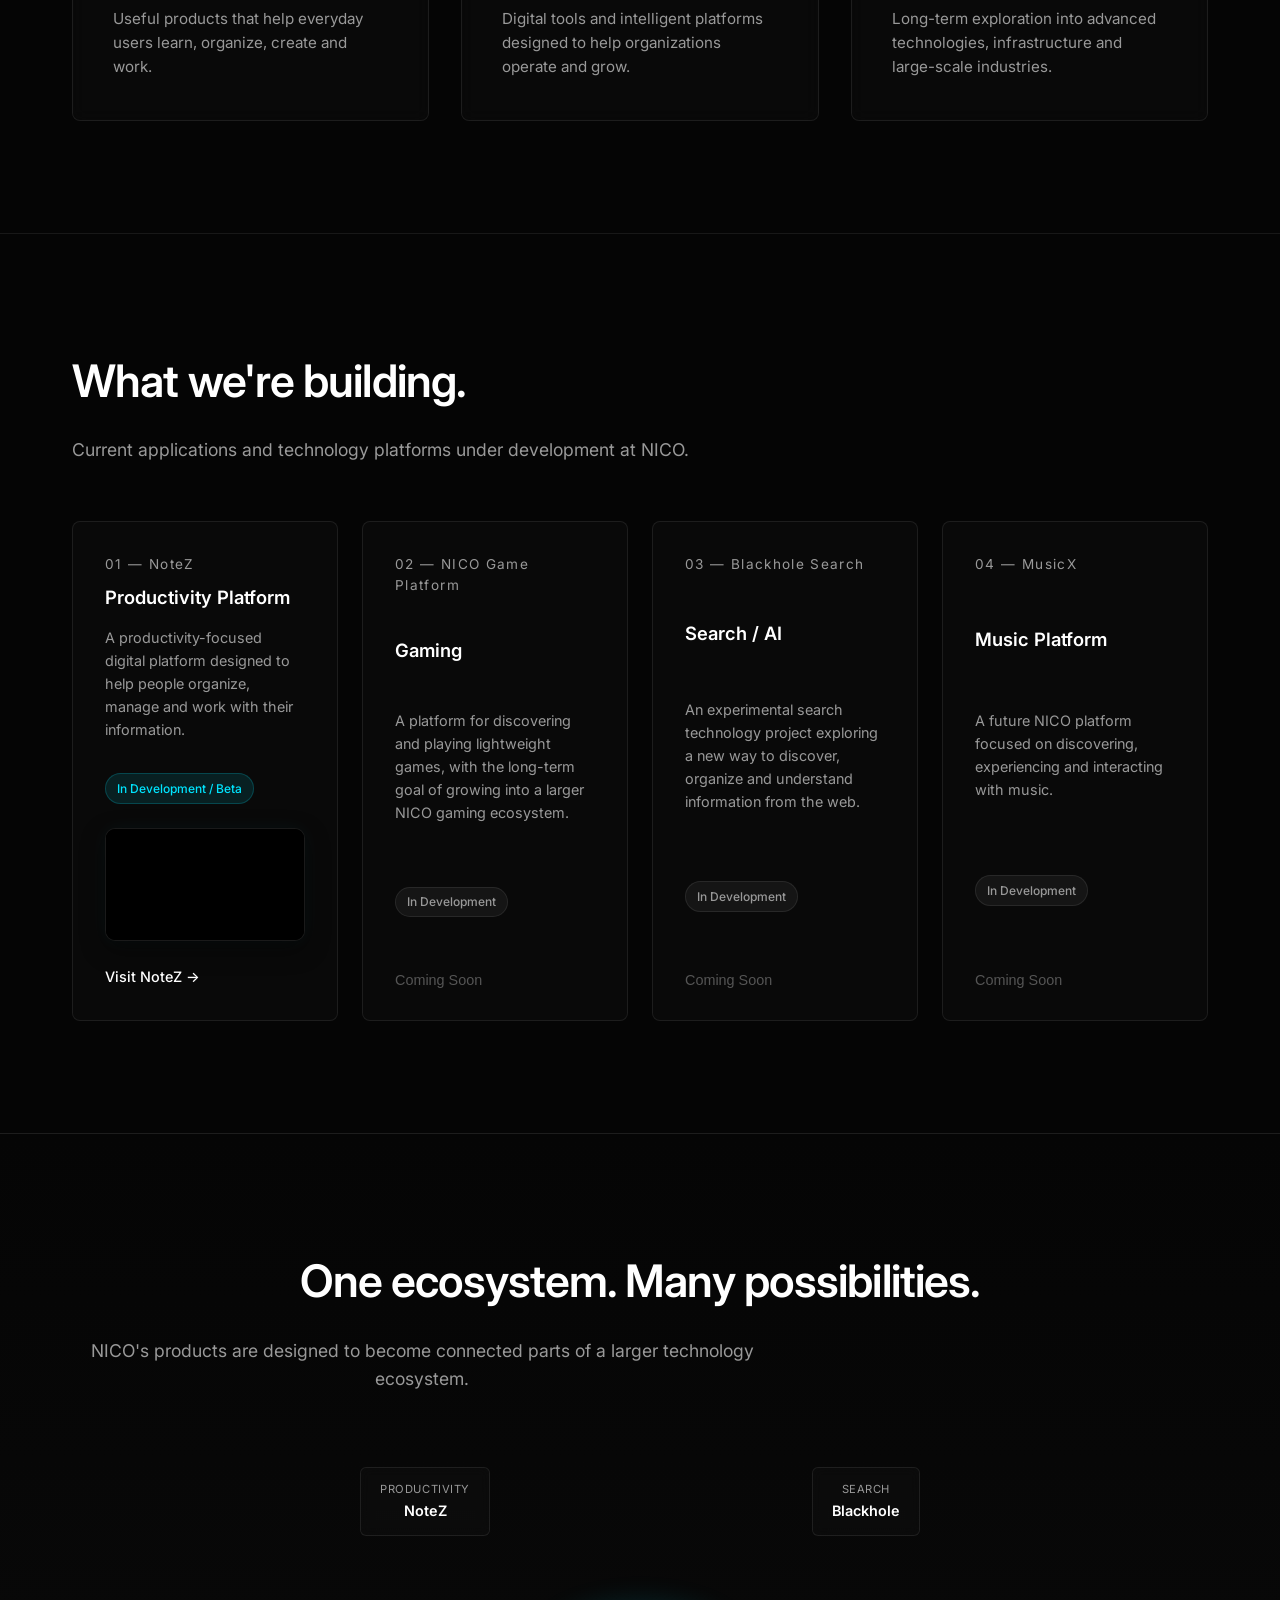
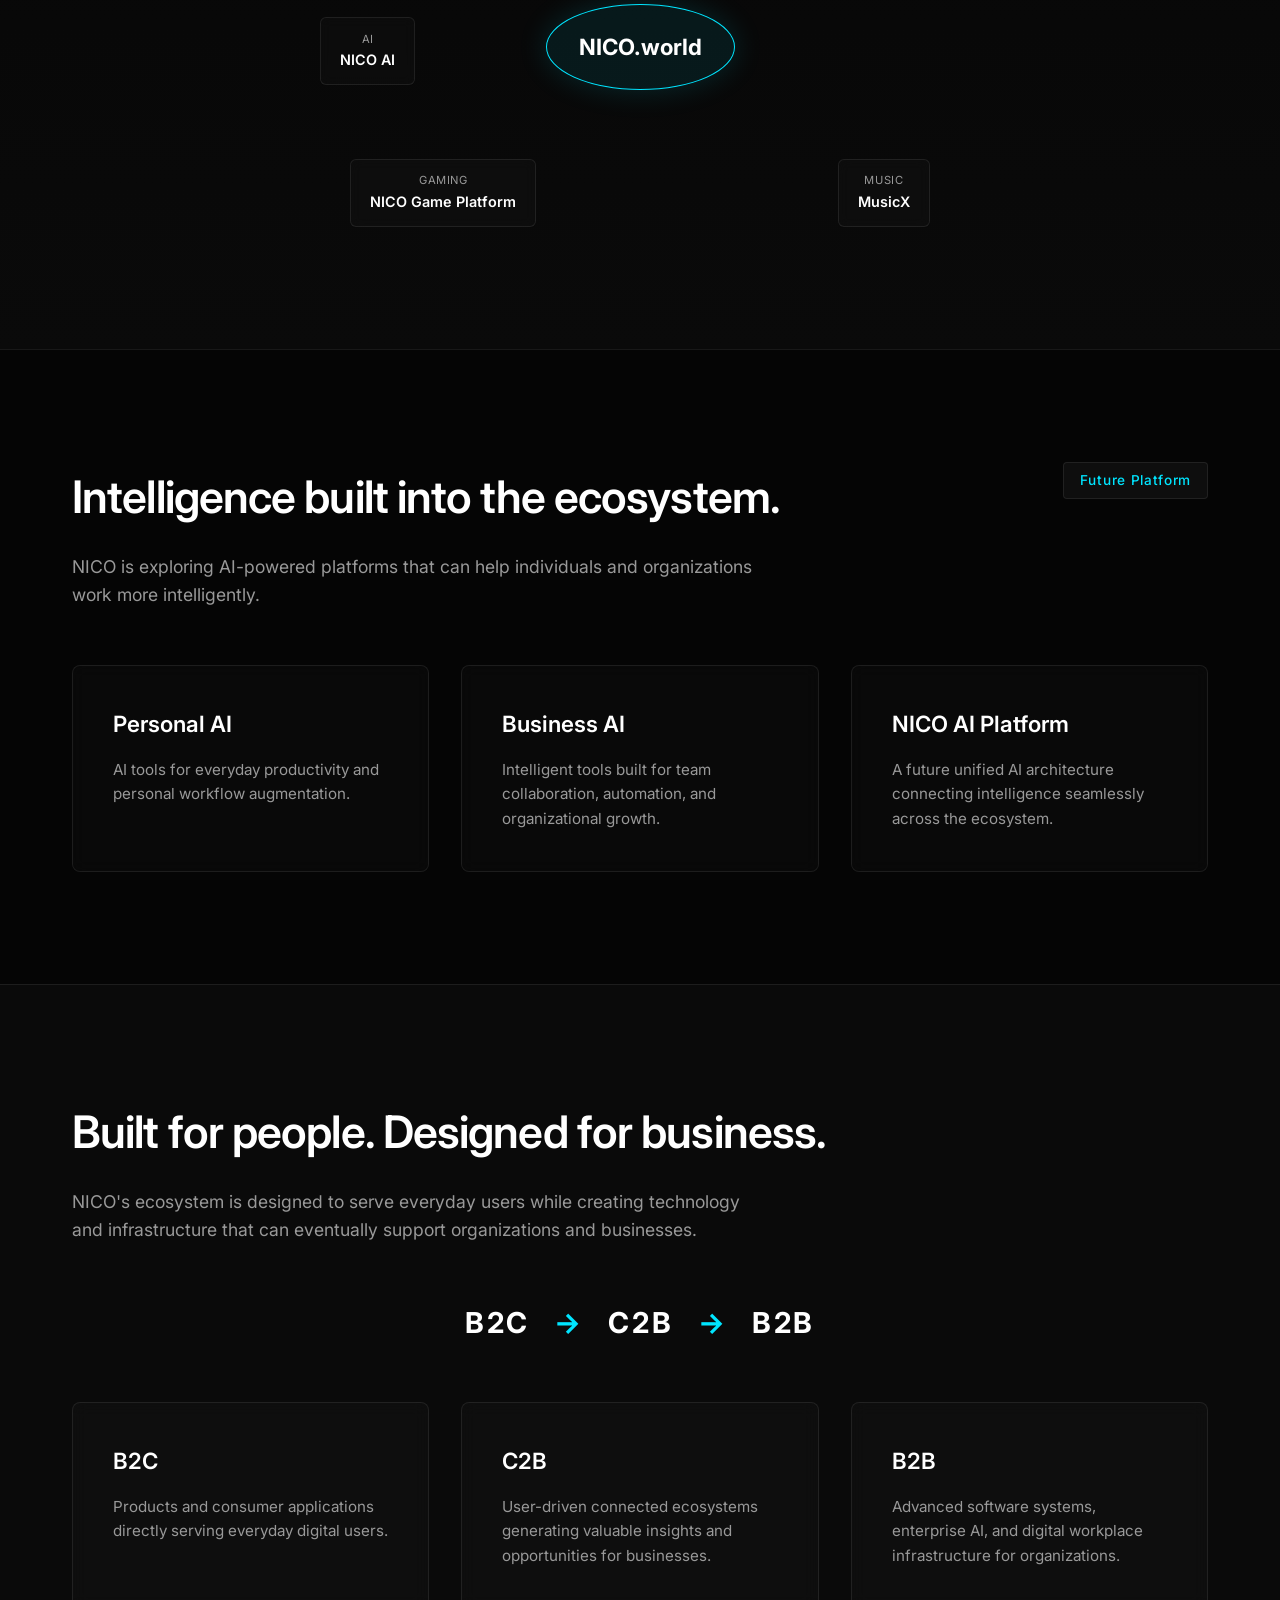
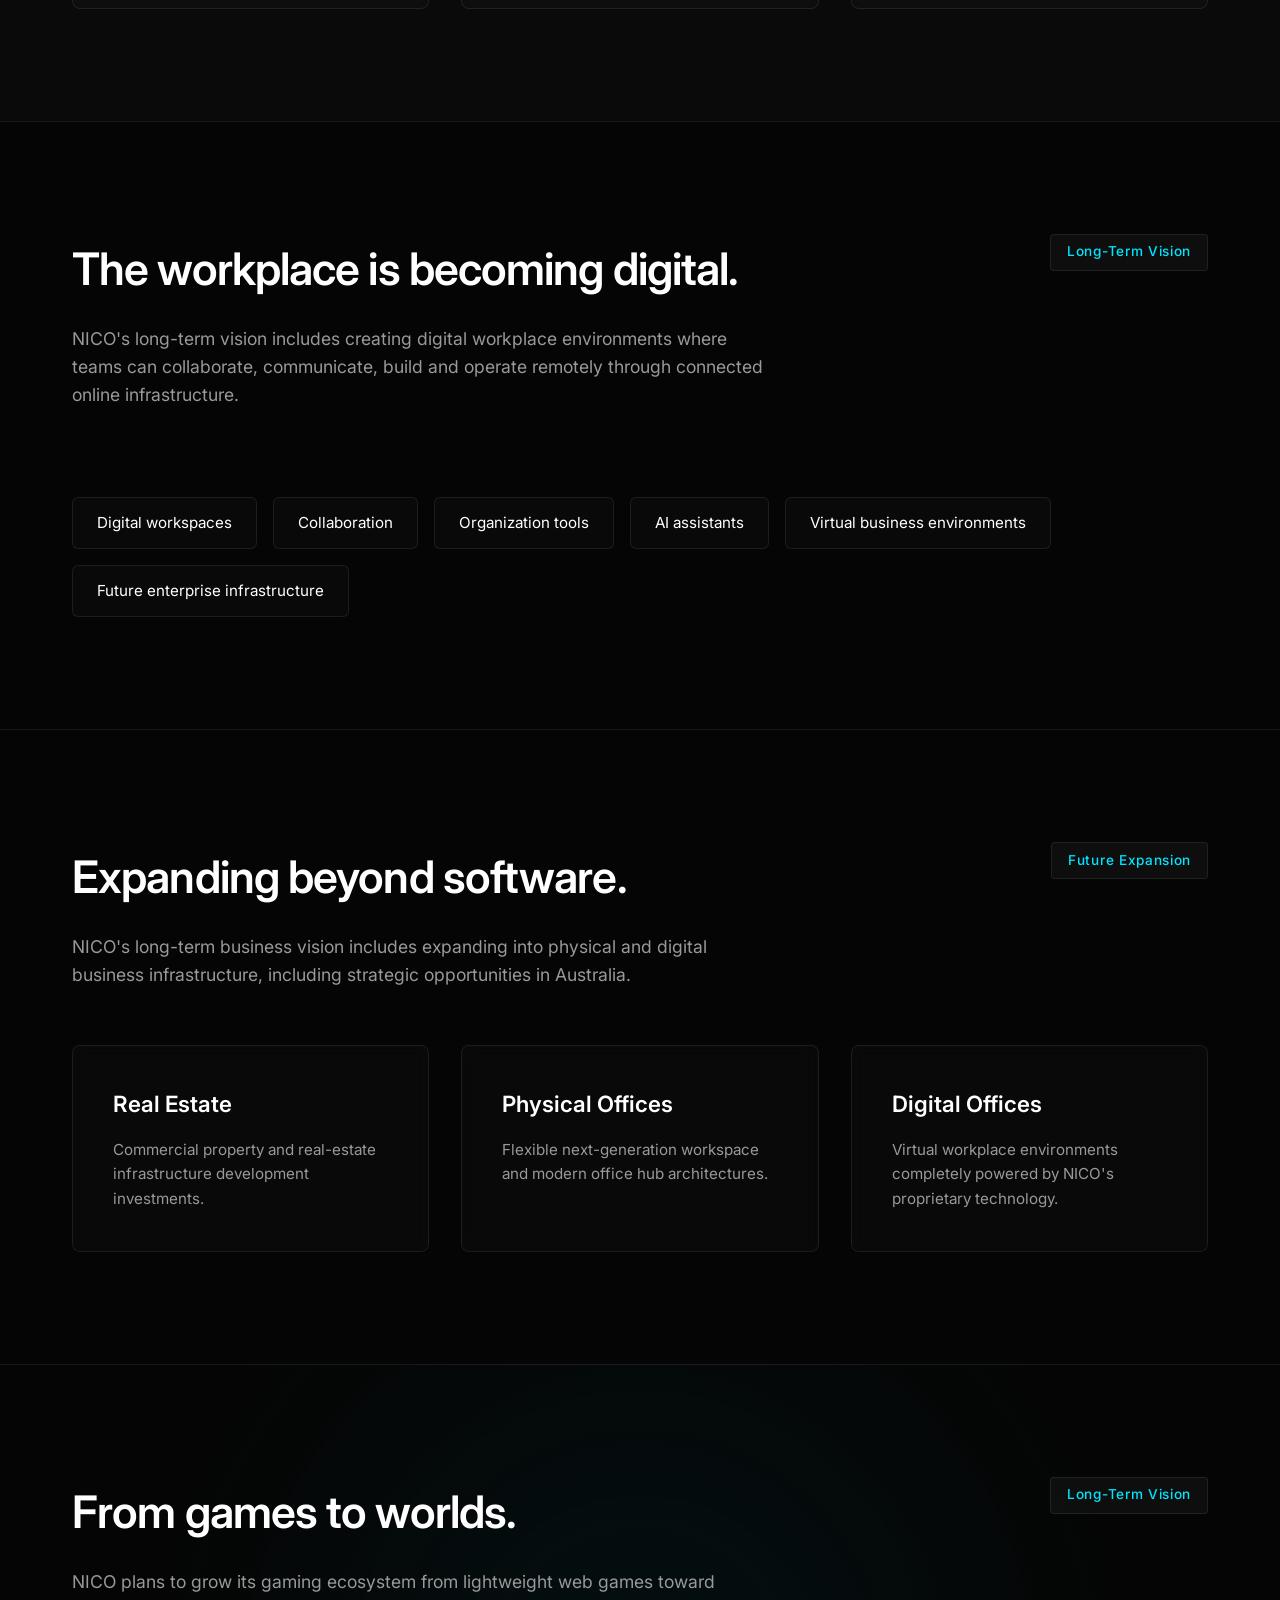
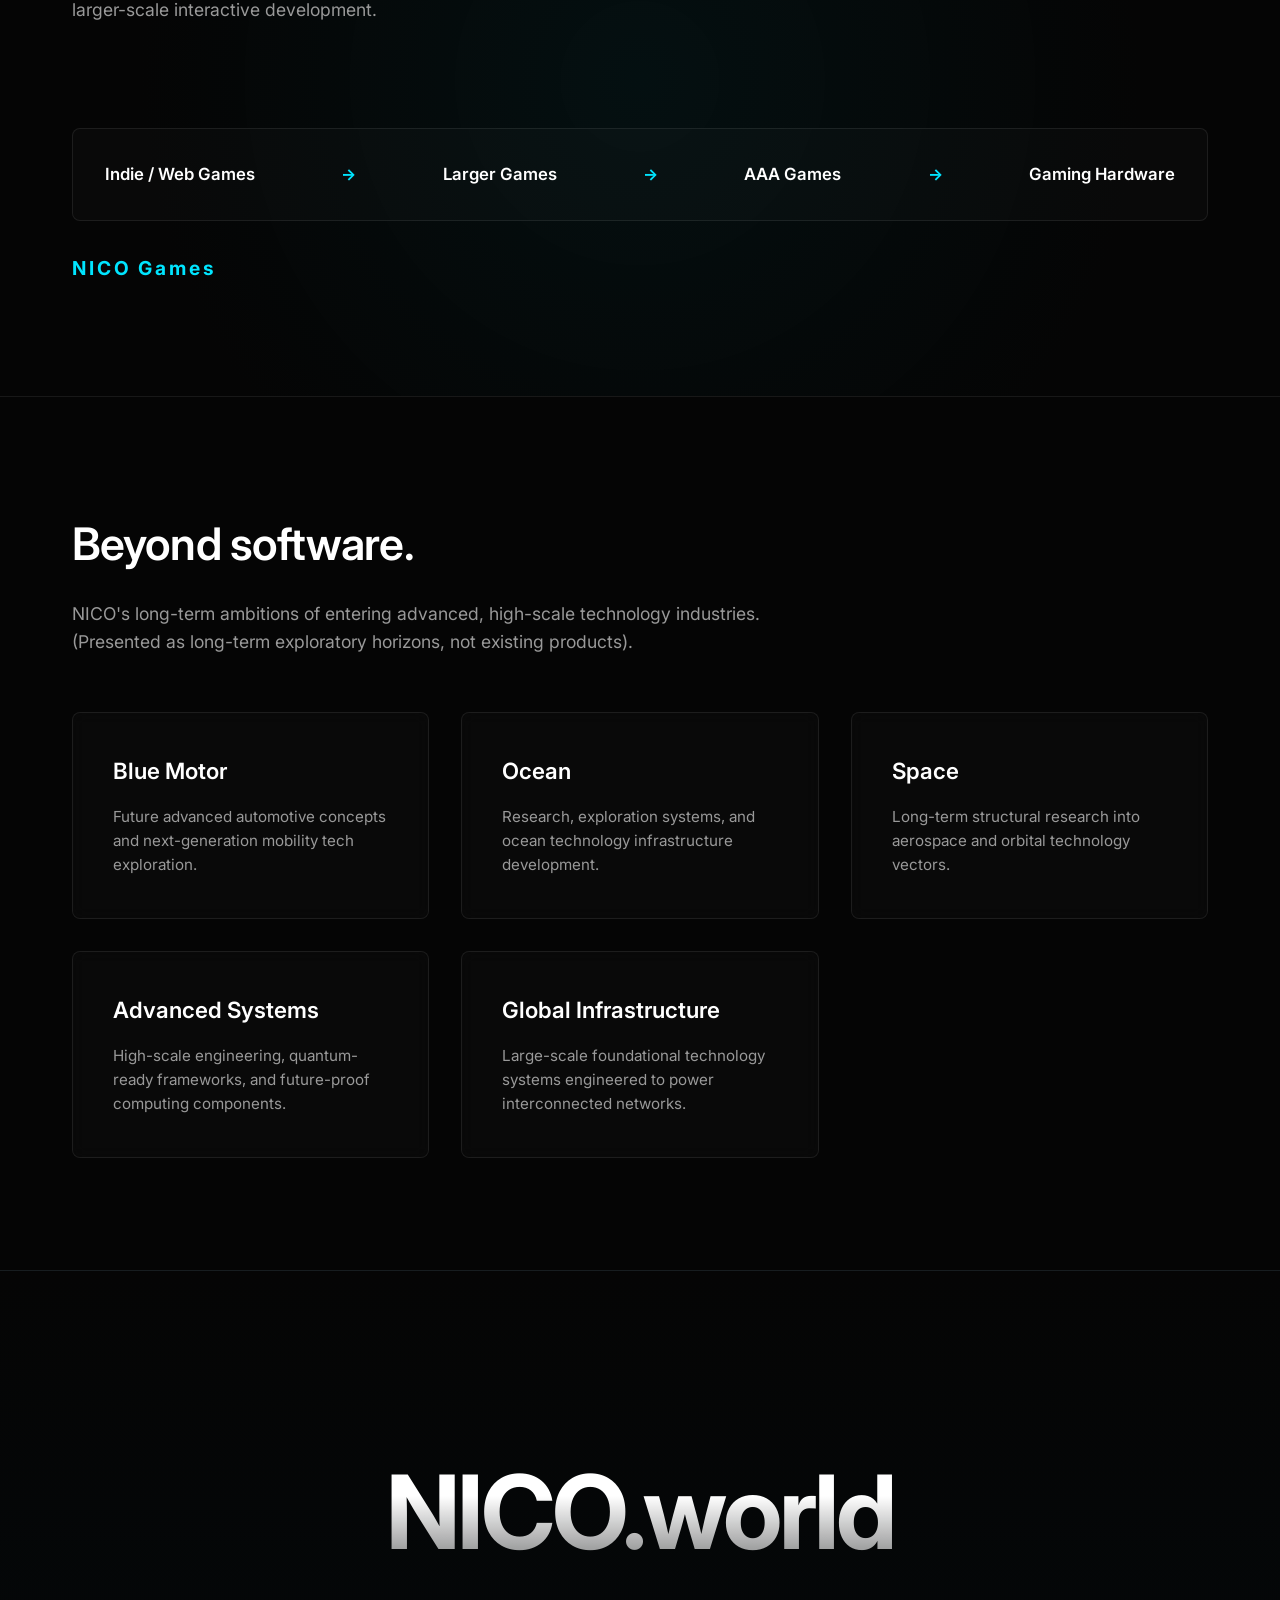
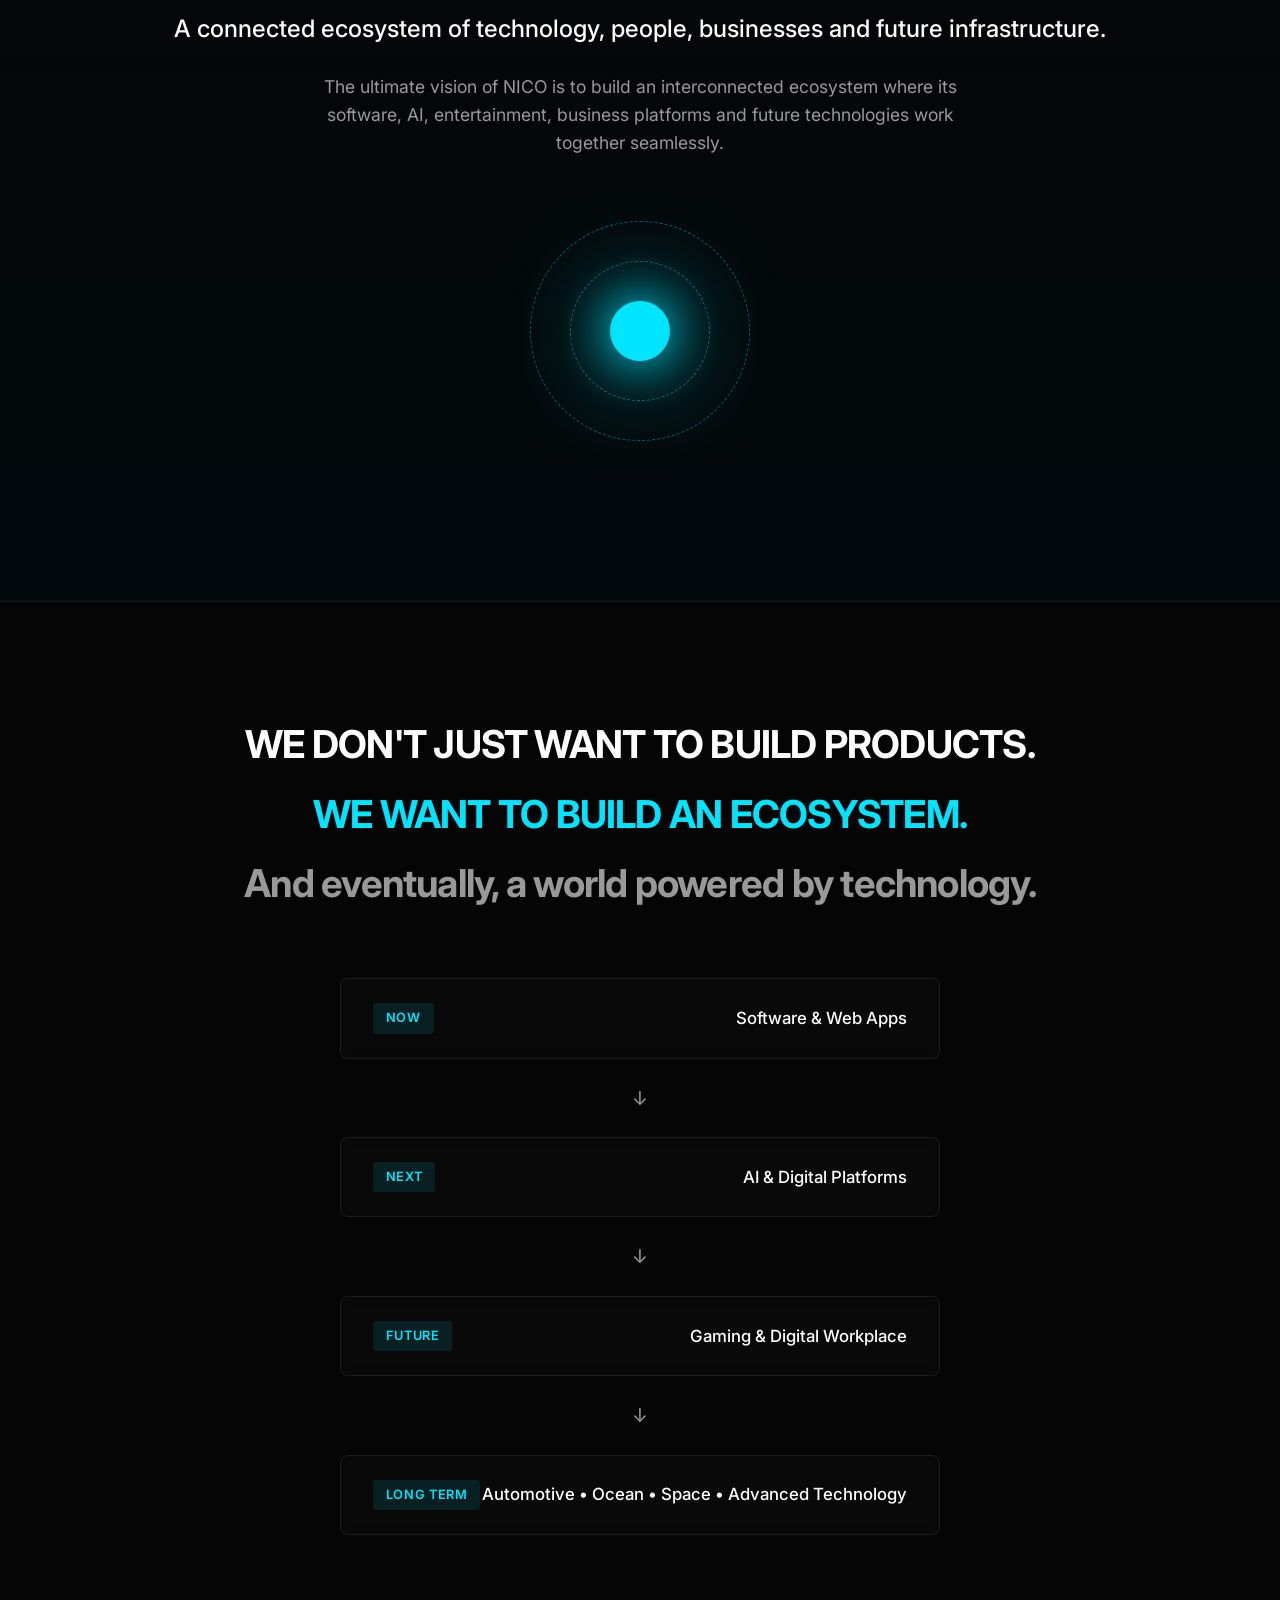
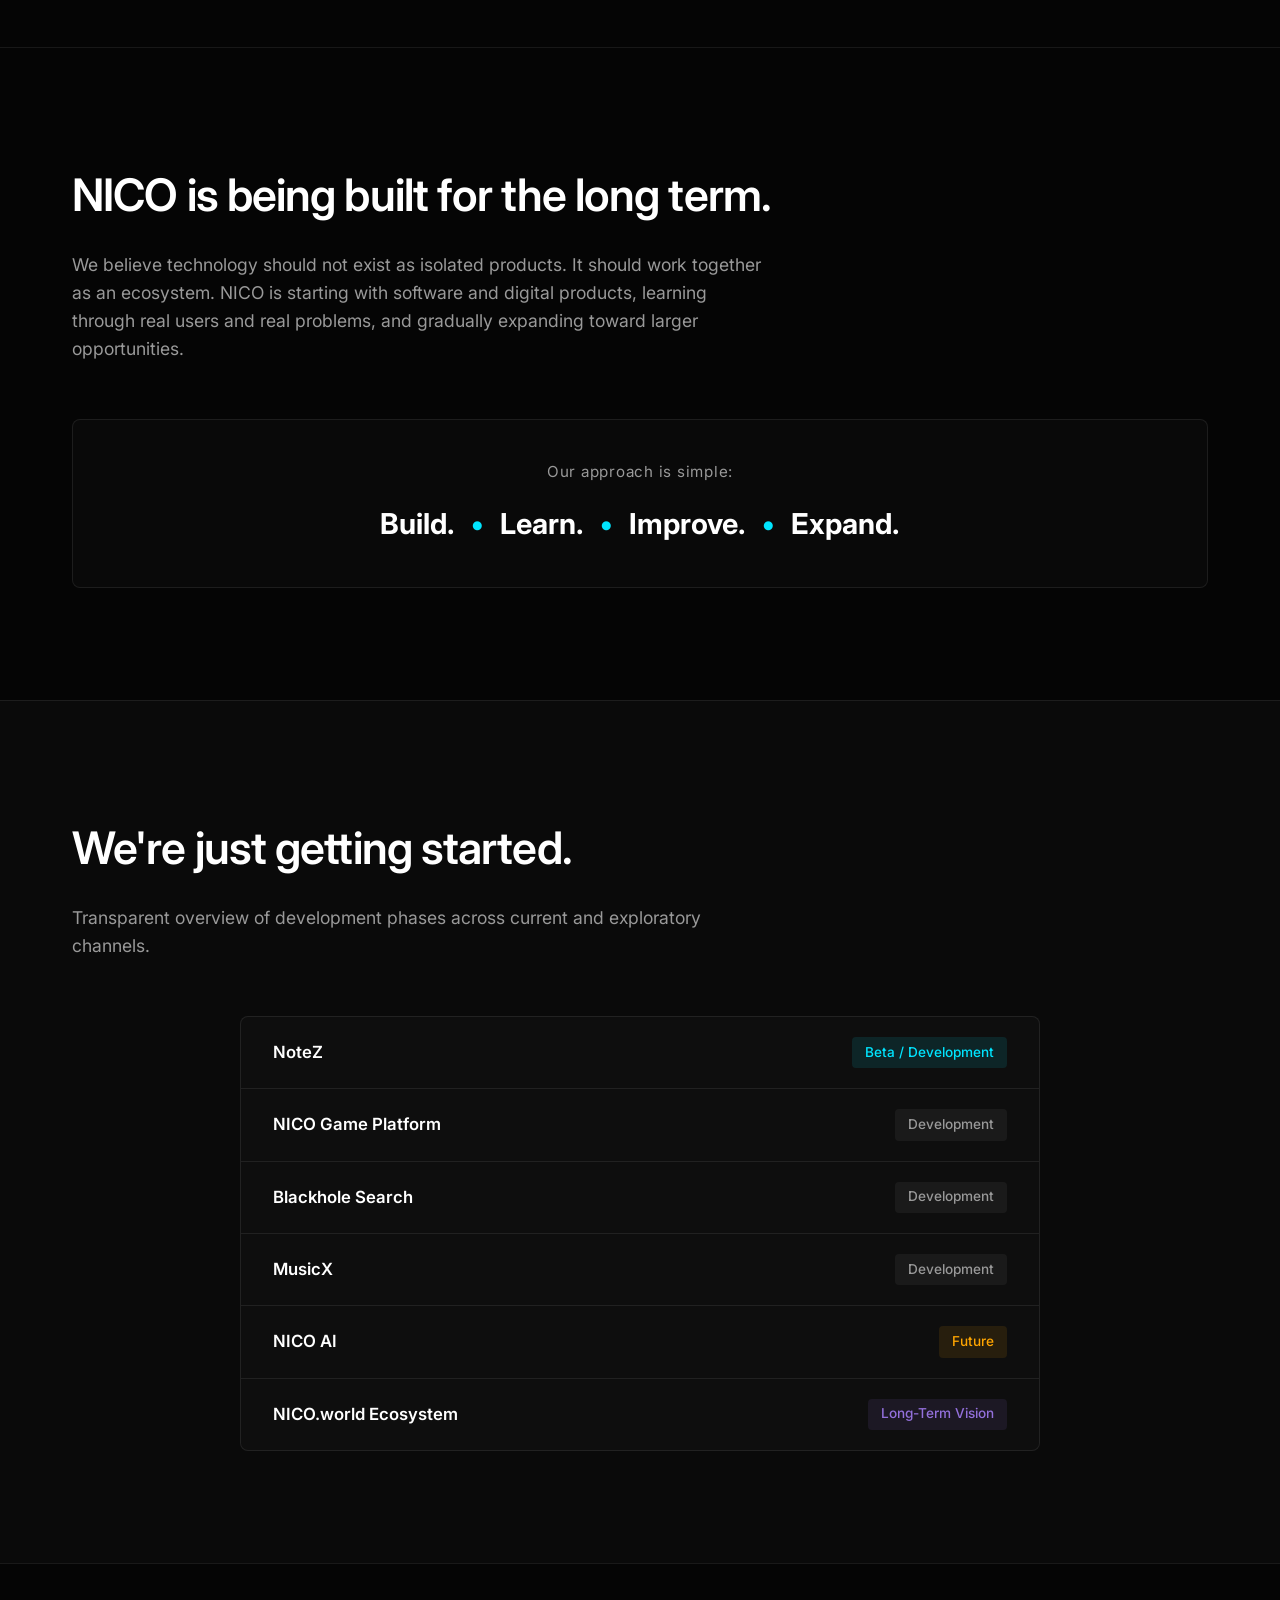
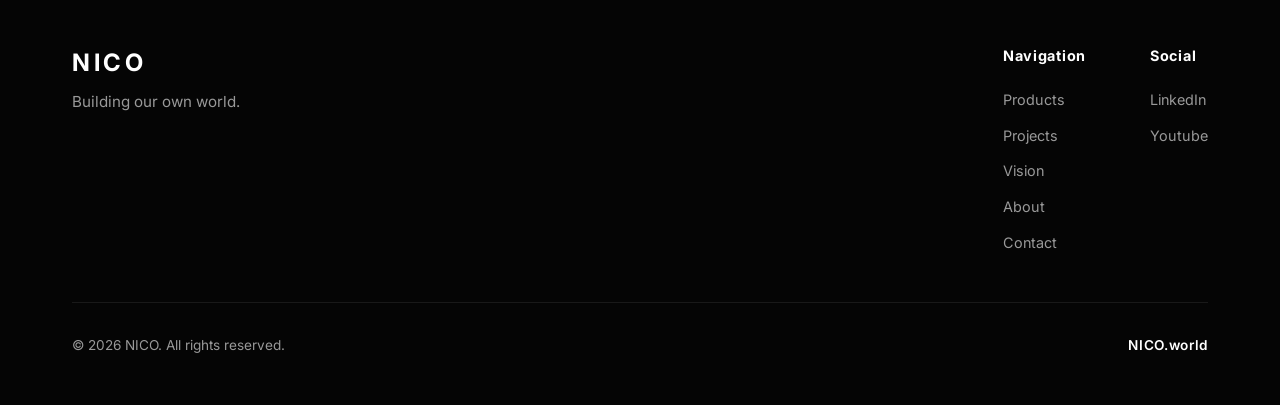
==== commit 19910185: "Update index.html" ====
--- a/index.html
+++ b/index.html
@@ -10,6 +10,99 @@
     <link href="https://fonts.googleapis.com/css2?family=Inter:wght@300;400;500;600;700&display=swap" rel="stylesheet">
     <!-- External CSS -->
     <link rel="stylesheet" href="style.css">
+    
+    <!-- Inline styles specifically for the NicoZ Pro Launch Countdown to integrate cleanly with style.css -->
+    <style>
+        .launch-countdown-section {
+            background-color: #121214;
+            border-bottom: 1px solid #27272a;
+            padding: 40px 20px;
+            color: #ffffff;
+            font-family: 'Inter', sans-serif;
+            text-align: center;
+        }
+        .launch-container {
+            max-width: 900px;
+            margin: 0 auto;
+        }
+        .launch-badge {
+            display: inline-block;
+            font-size: 0.75rem;
+            text-transform: uppercase;
+            letter-spacing: 2px;
+            color: #00f0ff;
+            background: rgba(0, 240, 255, 0.08);
+            border: 1px solid rgba(0, 240, 255, 0.2);
+            padding: 6px 14px;
+            border-radius: 20px;
+            margin-bottom: 16px;
+            font-weight: 600;
+        }
+        .launch-title {
+            font-size: 1.75rem;
+            font-weight: 700;
+            margin-bottom: 8px;
+            letter-spacing: -0.02em;
+        }
+        .launch-subtitle {
+            font-size: 0.95rem;
+            color: #a1a1aa;
+            margin-bottom: 30px;
+        }
+        .countdown-grid {
+            display: grid;
+            grid-template-columns: repeat(4, 1fr);
+            gap: 16px;
+            max-width: 600px;
+            margin: 0 auto;
+        }
+        .countdown-box {
+            background-color: #18181b;
+            border: 1px solid #27272a;
+            border-radius: 12px;
+            padding: 20px 10px;
+            text-align: center;
+            transition: border-color 0.2s ease, transform 0.2s ease;
+        }
+        .countdown-box:hover {
+            border-color: rgba(0, 240, 255, 0.4);
+            transform: translateY(-2px);
+        }
+        .countdown-number {
+            font-size: 2.25rem;
+            font-weight: 700;
+            color: #ffffff;
+            line-height: 1.1;
+            font-variant-numeric: tabular-nums;
+        }
+        .countdown-label {
+            font-size: 0.7rem;
+            text-transform: uppercase;
+            letter-spacing: 1.5px;
+            color: #71717a;
+            margin-top: 8px;
+            font-weight: 600;
+        }
+        .launch-live-message {
+            font-size: 1.5rem;
+            font-weight: 600;
+            color: #00f0ff;
+            letter-spacing: -0.01em;
+            padding: 10px 0;
+        }
+        @media (max-width: 640px) {
+            .countdown-grid {
+                grid-template-columns: repeat(2, 1fr);
+                gap: 12px;
+            }
+            .countdown-number {
+                font-size: 1.8rem;
+            }
+            .launch-title {
+                font-size: 1.4rem;
+            }
+        }
+    </style>
 </head>
 <body>
 
@@ -52,6 +145,34 @@
 
     <main>
 
+        <!-- NICOZ PRO LIVE LAUNCH COUNTDOWN SECTION -->
+        <section class="launch-countdown-section" id="launch-countdown">
+            <div class="launch-container">
+                <div class="launch-badge">Global Release</div>
+                <h2 class="launch-title">NicoZ Pro Launch Countdown</h2>
+                <p class="launch-subtitle">Target Launch Date: December 3, 2026</p>
+                
+                <div class="countdown-grid" id="countdownGrid">
+                    <div class="countdown-box">
+                        <div class="countdown-number" id="daysVal">00</div>
+                        <div class="countdown-label">Days</div>
+                    </div>
+                    <div class="countdown-box">
+                        <div class="countdown-number" id="hoursVal">00</div>
+                        <div class="countdown-label">Hours</div>
+                    </div>
+                    <div class="countdown-box">
+                        <div class="countdown-number" id="minsVal">00</div>
+                        <div class="countdown-label">Minutes</div>
+                    </div>
+                    <div class="countdown-box">
+                        <div class="countdown-number" id="secsVal">00</div>
+                        <div class="countdown-label">Seconds</div>
+                    </div>
+                </div>
+            </div>
+        </section>
+
         <!-- HERO SECTION -->
   
         <section class="hero" id="hero">
@@ -939,5 +1060,56 @@
     <!-- External JavaScript -->
     <script src="script.js"></script>
 
+    <!-- Countdown Engine Script -->
+    <script>
+        (function() {
+            // Target date: December 3, 2026 00:00:00
+            const targetDate = new Date('December 3, 2026 00:00:00').getTime();
+
+            const daysEl = document.getElementById('daysVal');
+            const hoursEl = document.getElementById('hoursVal');
+            const minsEl = document.getElementById('minsVal');
+            const secsEl = document.getElementById('secsVal');
+            const gridEl = document.getElementById('countdownGrid');
+            const subtitleEl = document.querySelector('.launch-subtitle');
+
+            function updateCountdown() {
+                const now = new Date().getTime();
+                const distance = targetDate - now;
+
+                if (distance <= 0) {
+                    // Time reached or passed
+                    if (daysEl) daysEl.textContent = '00';
+                    if (hoursEl) hoursEl.textContent = '00';
+                    if (minsEl) minsEl.textContent = '00';
+                    if (secsEl) secsEl.textContent = '00';
+
+                    if (gridEl) {
+                        gridEl.innerHTML = '<div style="grid-column: span 4;" class="launch-live-message">NicoZ Pro is now live.</div>';
+                    }
+                    if (subtitleEl) {
+                        subtitleEl.style.display = 'none';
+                    }
+                    clearInterval(timerInterval);
+                    return;
+                }
+
+                const days = Math.floor(distance / (1000 * 60 * 60 * 24));
+                const hours = Math.floor((distance % (1000 * 60 * 60 * 24)) / (1000 * 60 * 60));
+                const minutes = Math.floor((distance % (1000 * 60 * 60)) / (1000 * 60));
+                const seconds = Math.floor((distance % (1000 * 60)) / 1000);
+
+                if (daysEl) daysEl.textContent = String(days).padStart(2, '0');
+                if (hoursEl) hoursEl.textContent = String(hours).padStart(2, '0');
+                if (minsEl) minsEl.textContent = String(minutes).padStart(2, '0');
+                if (secsEl) secsEl.textContent = String(seconds).padStart(2, '0');
+            }
+
+            // Run immediately then every second
+            updateCountdown();
+            const timerInterval = setInterval(updateCountdown, 1000);
+        })();
+    </script>
+
 </body>
 </html>
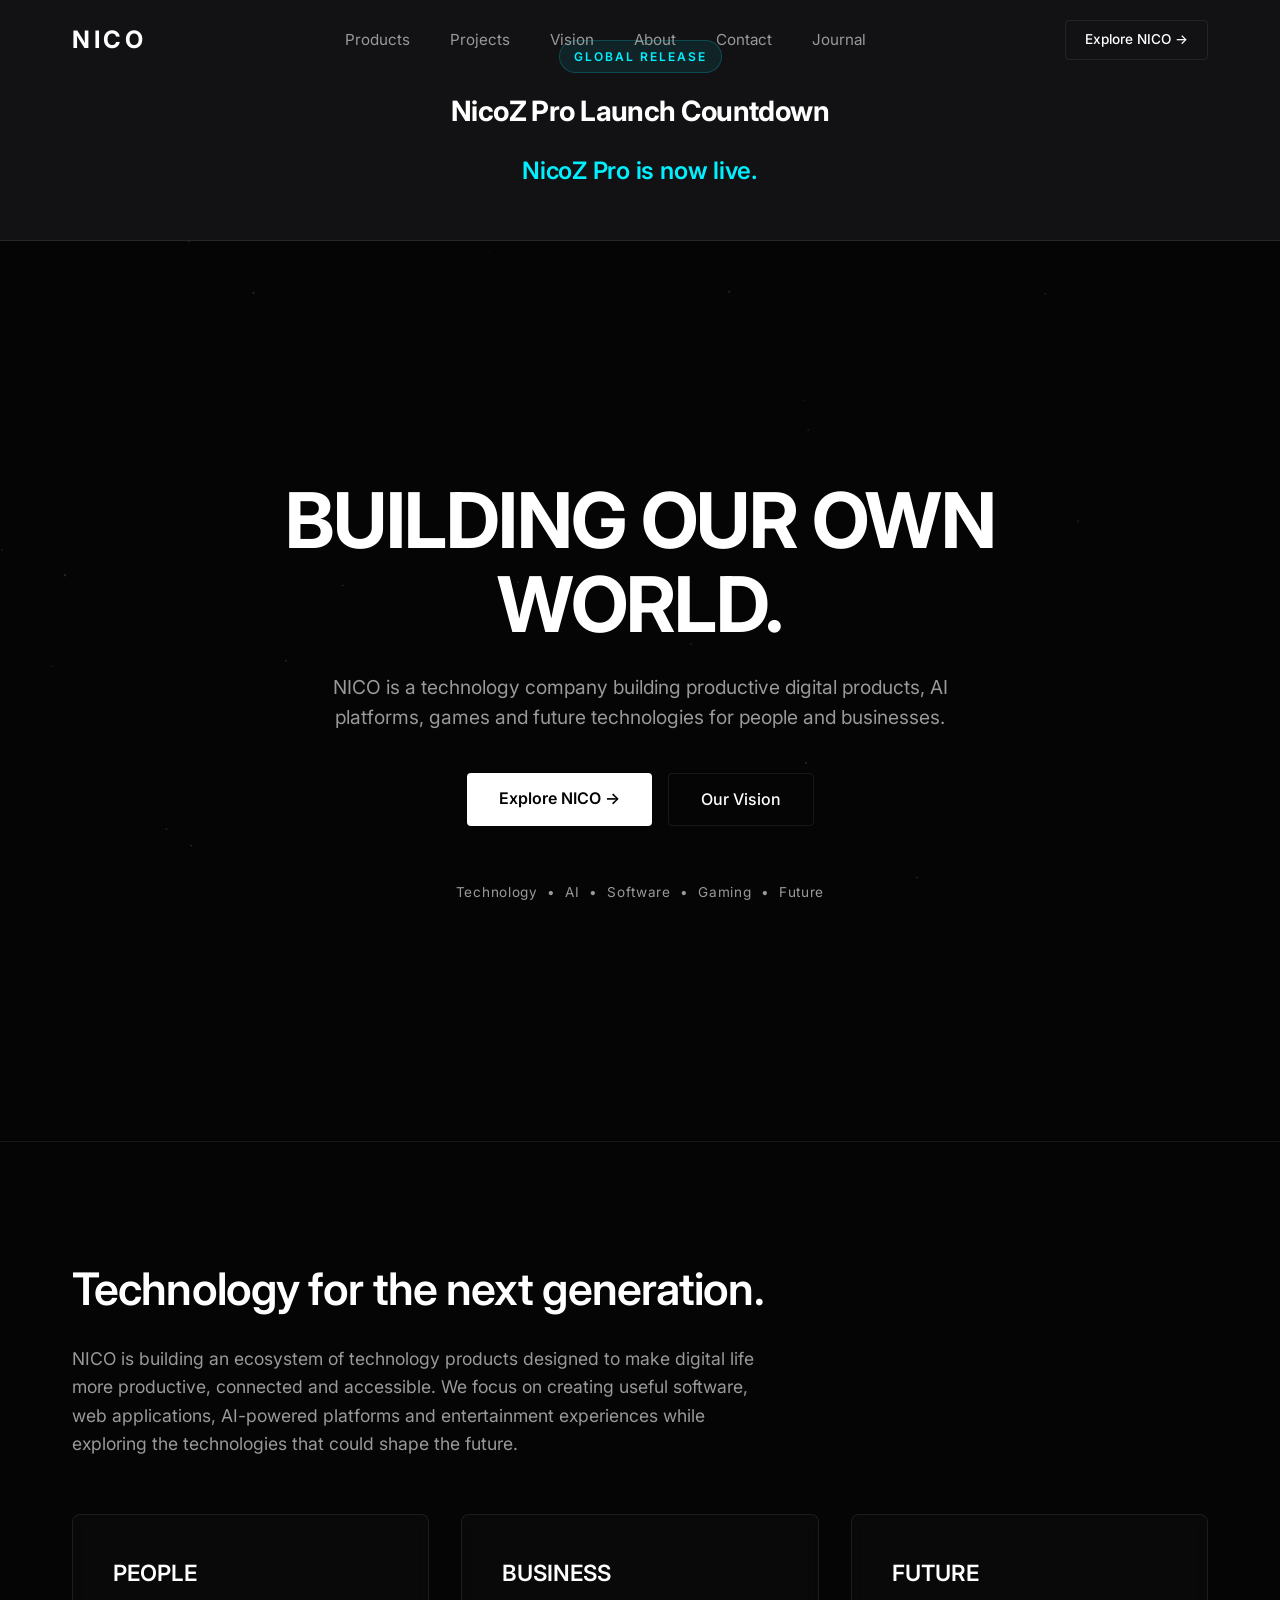
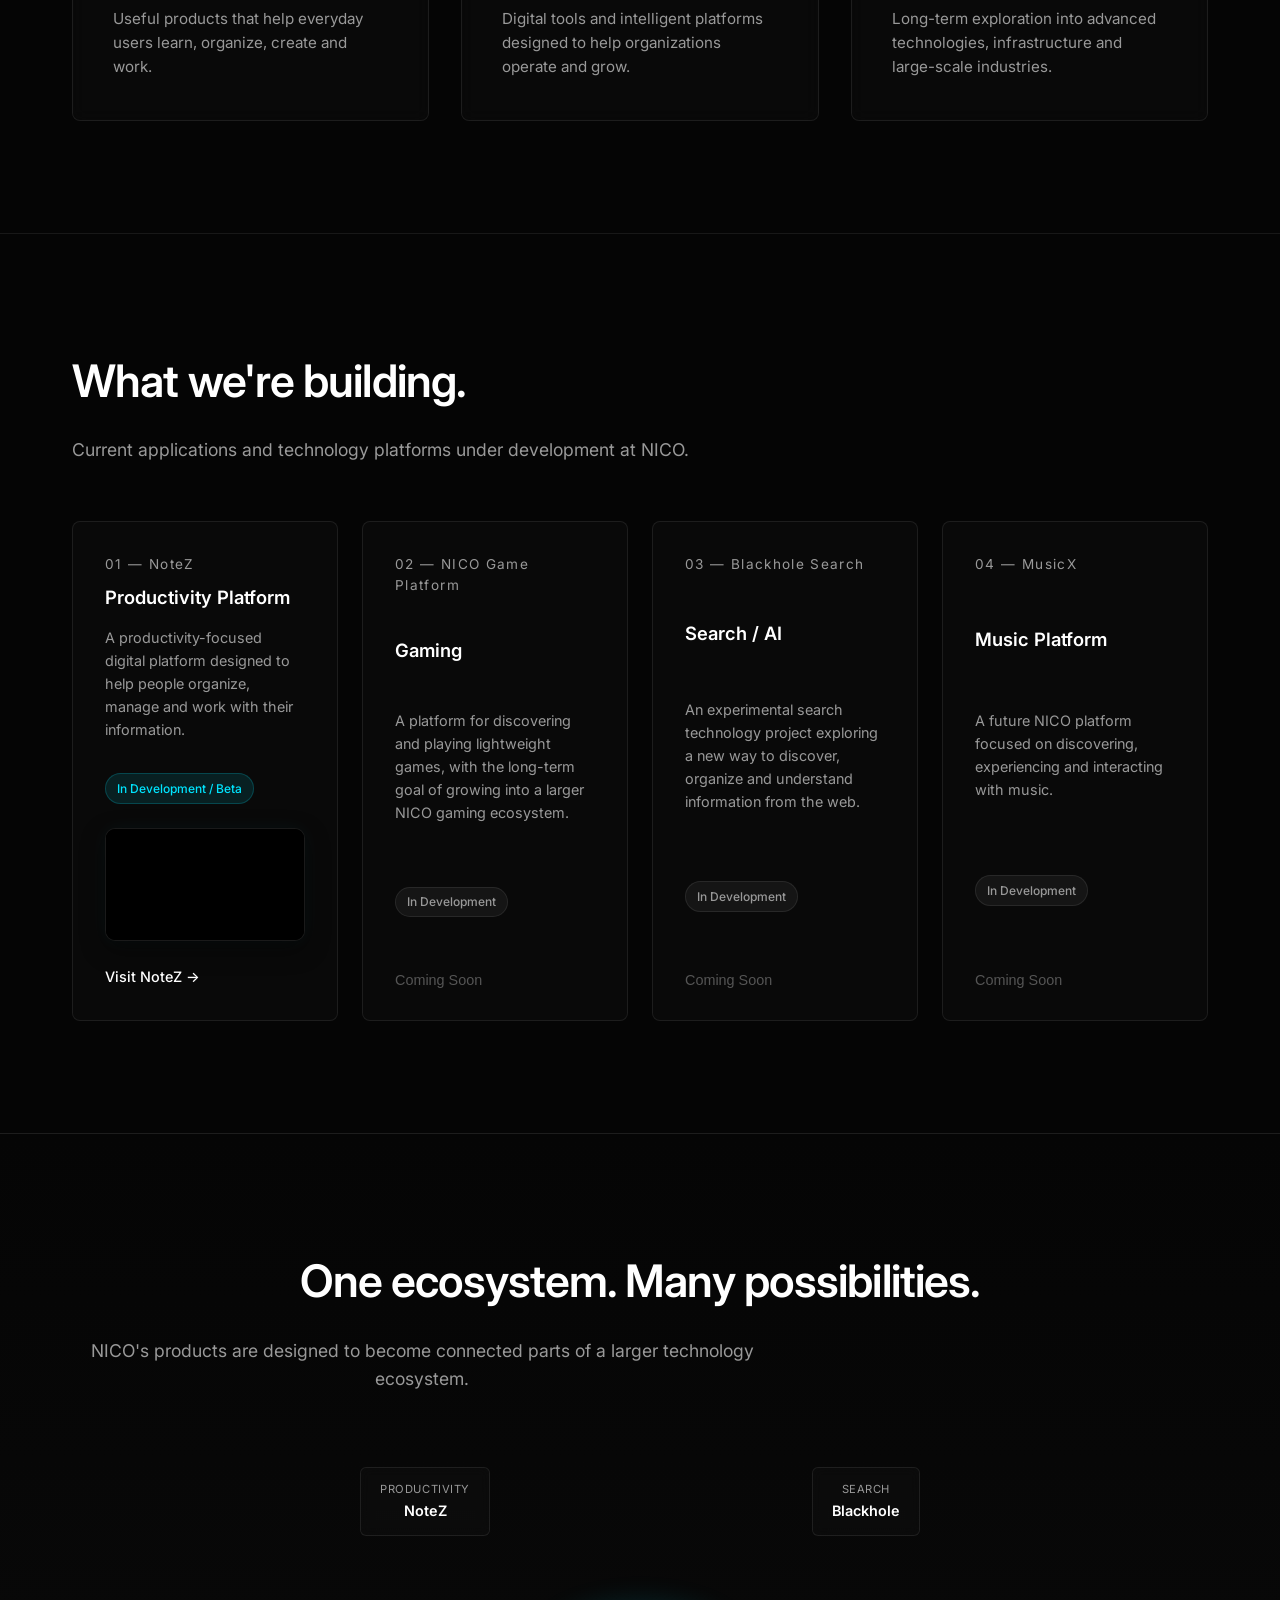
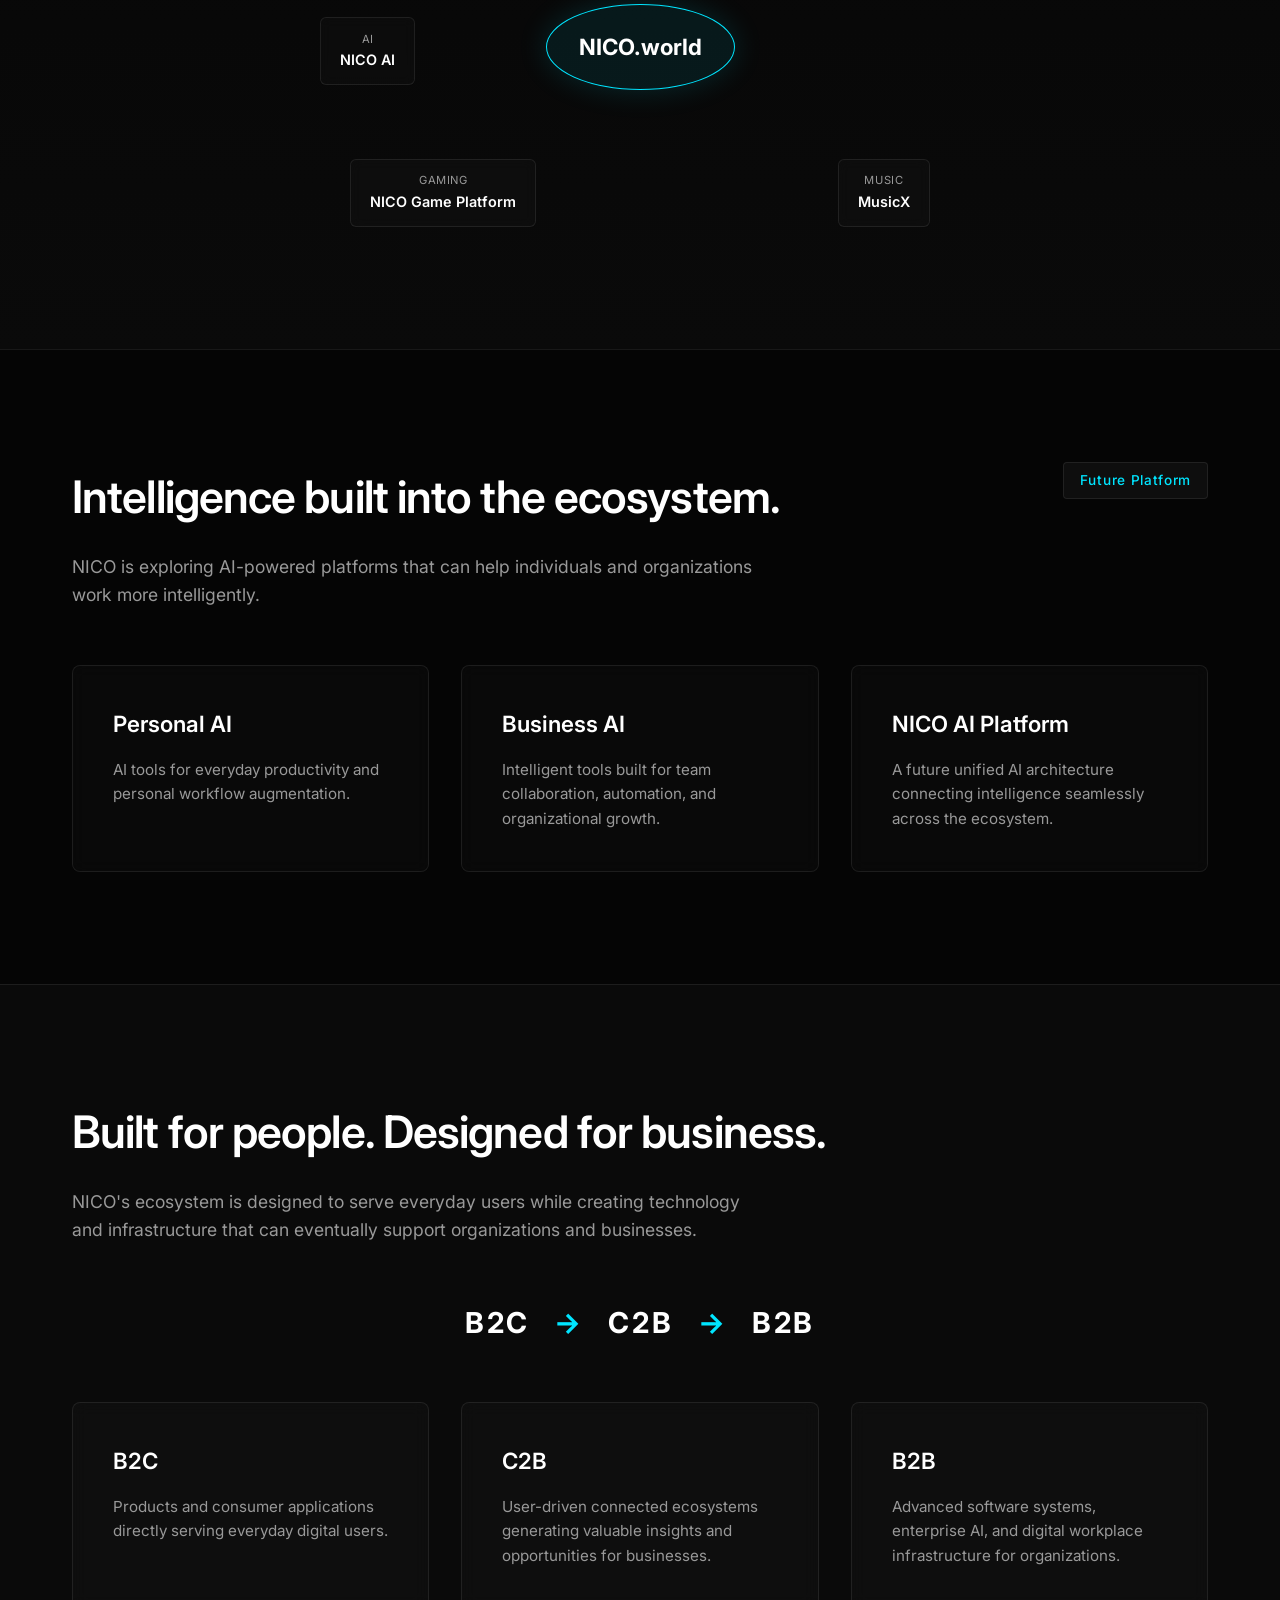
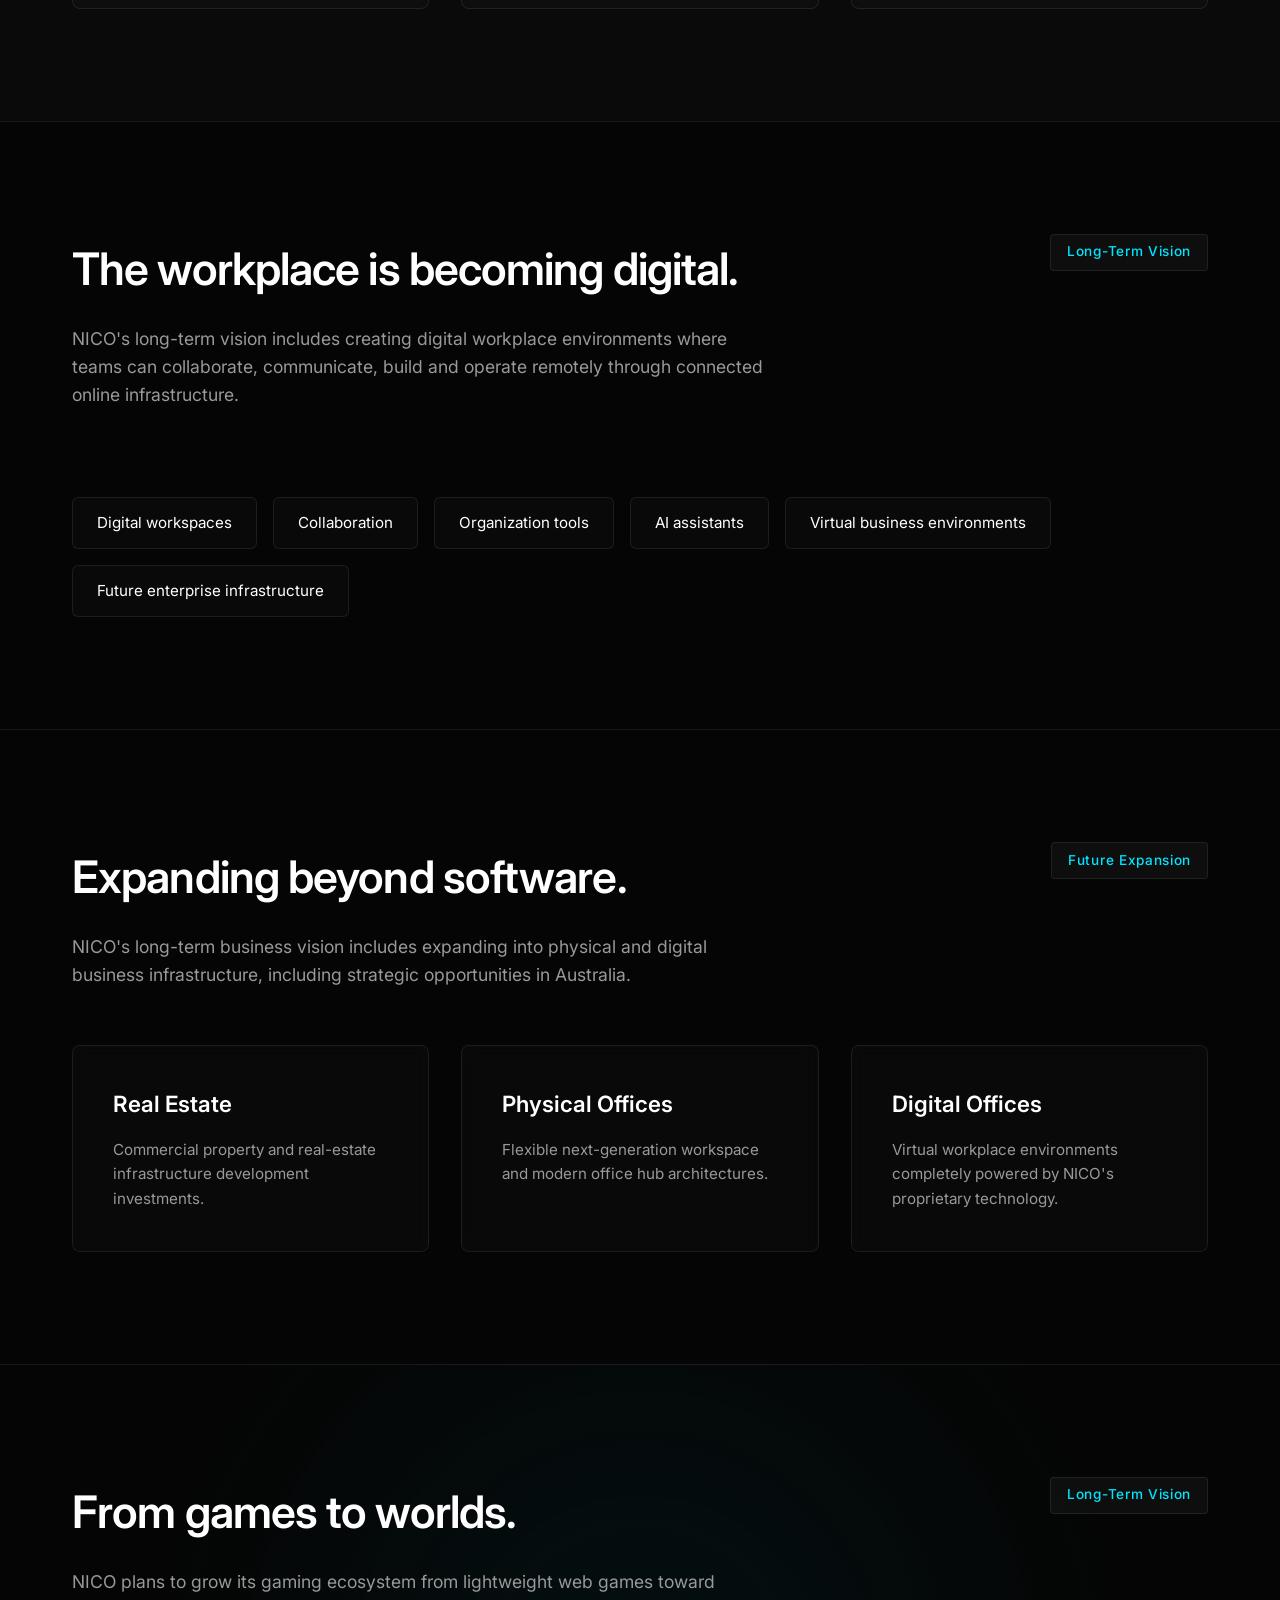
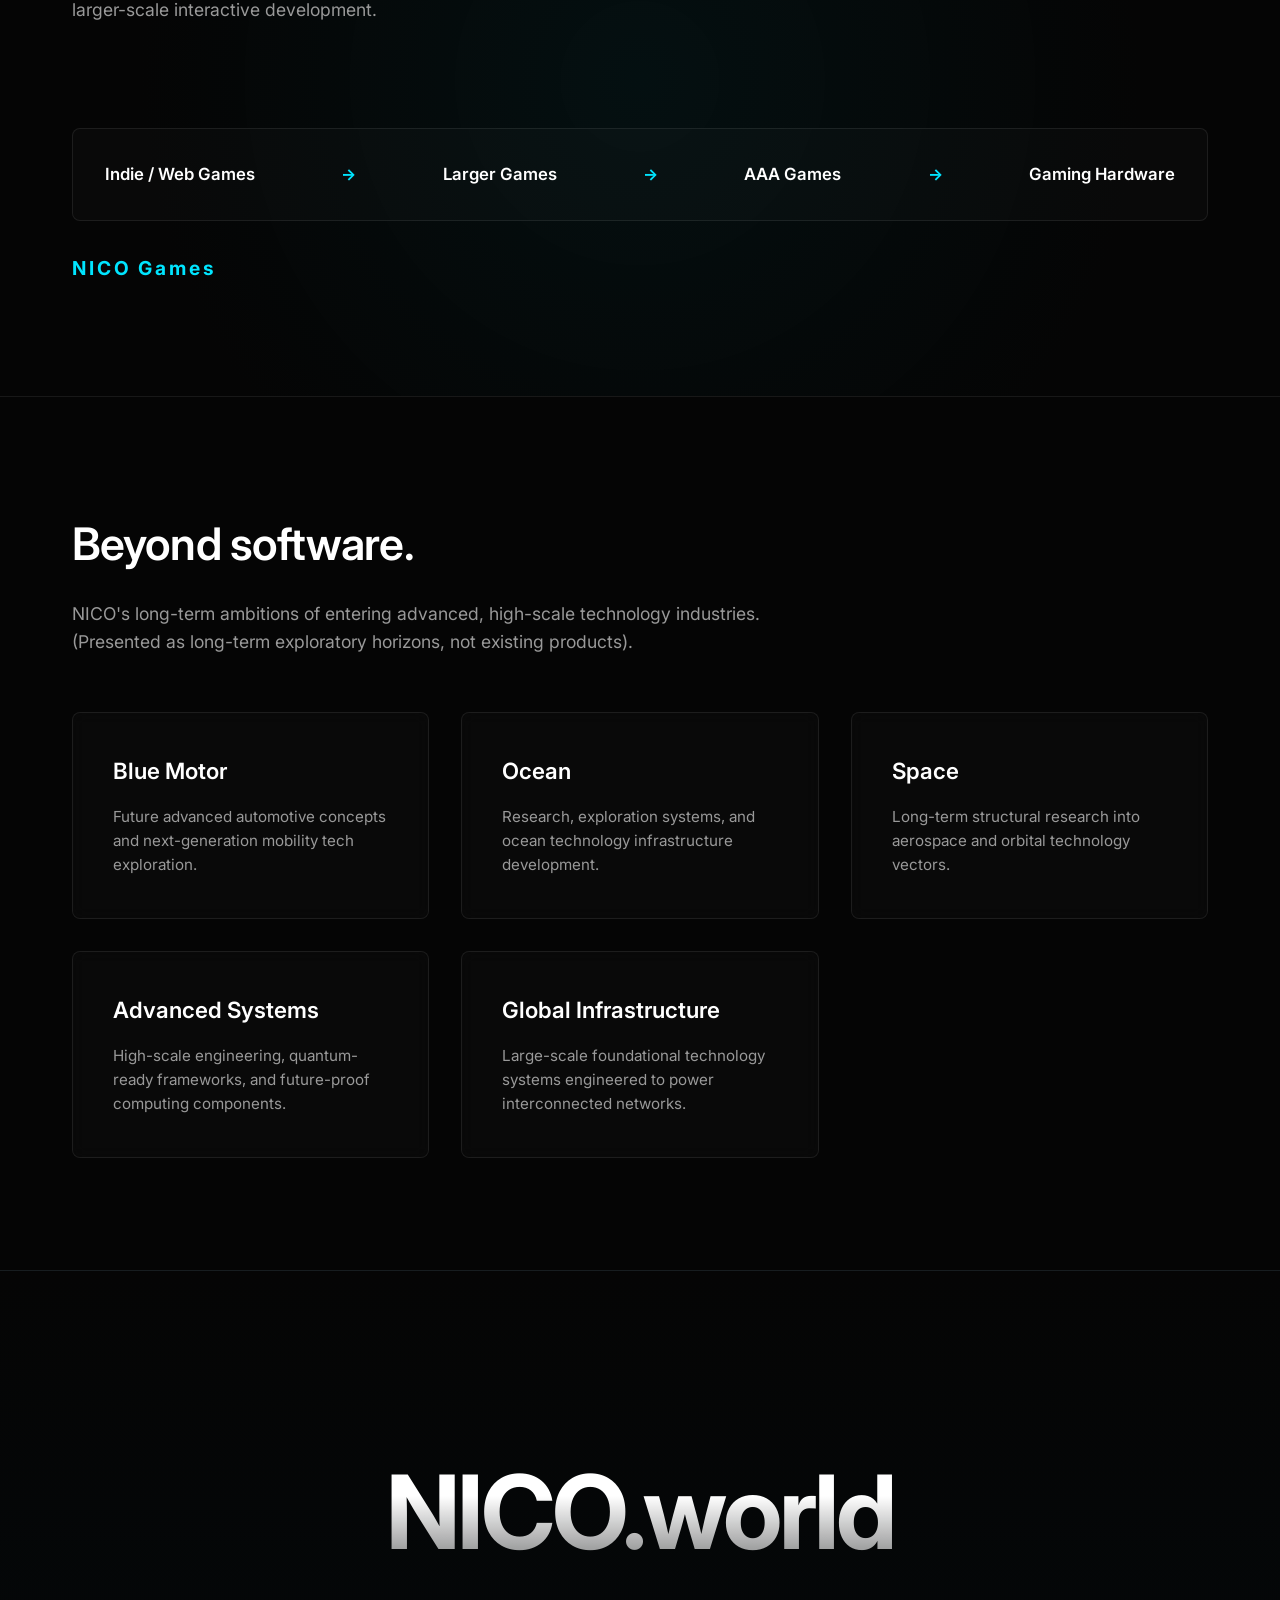
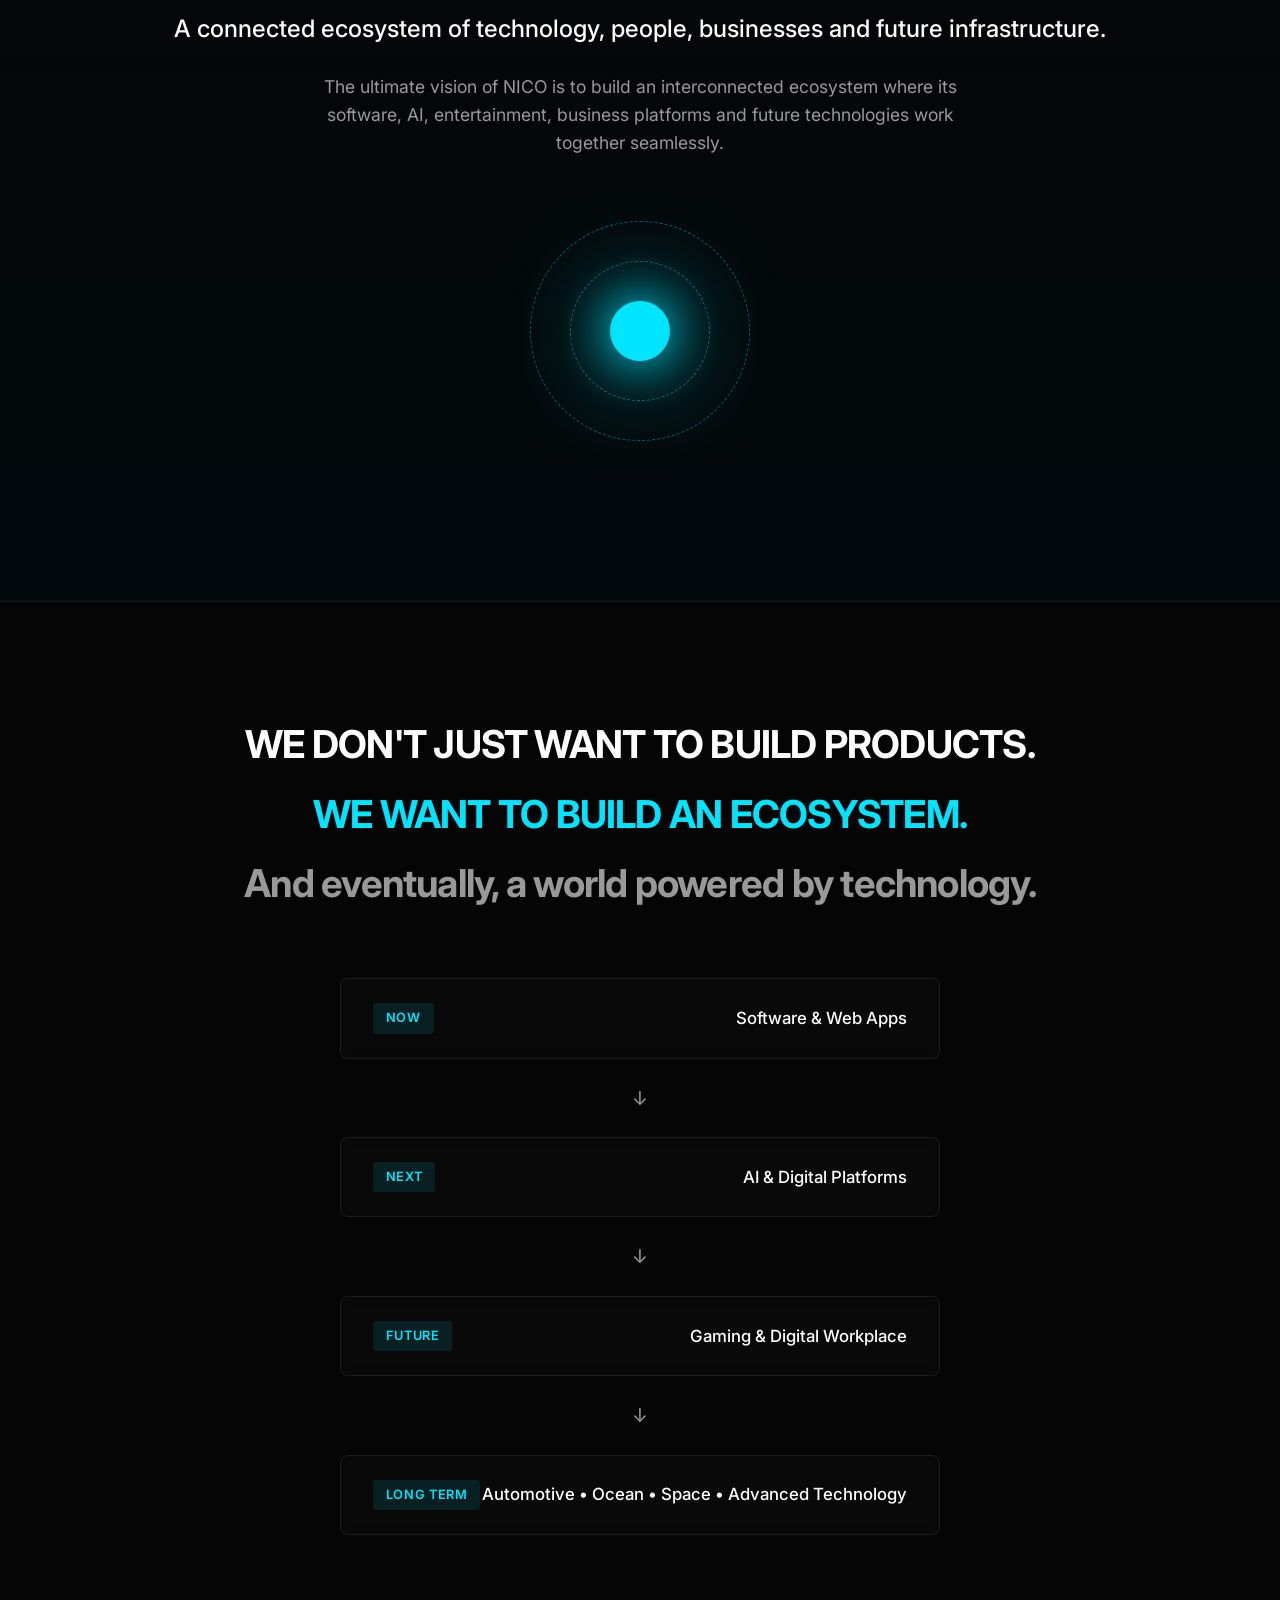
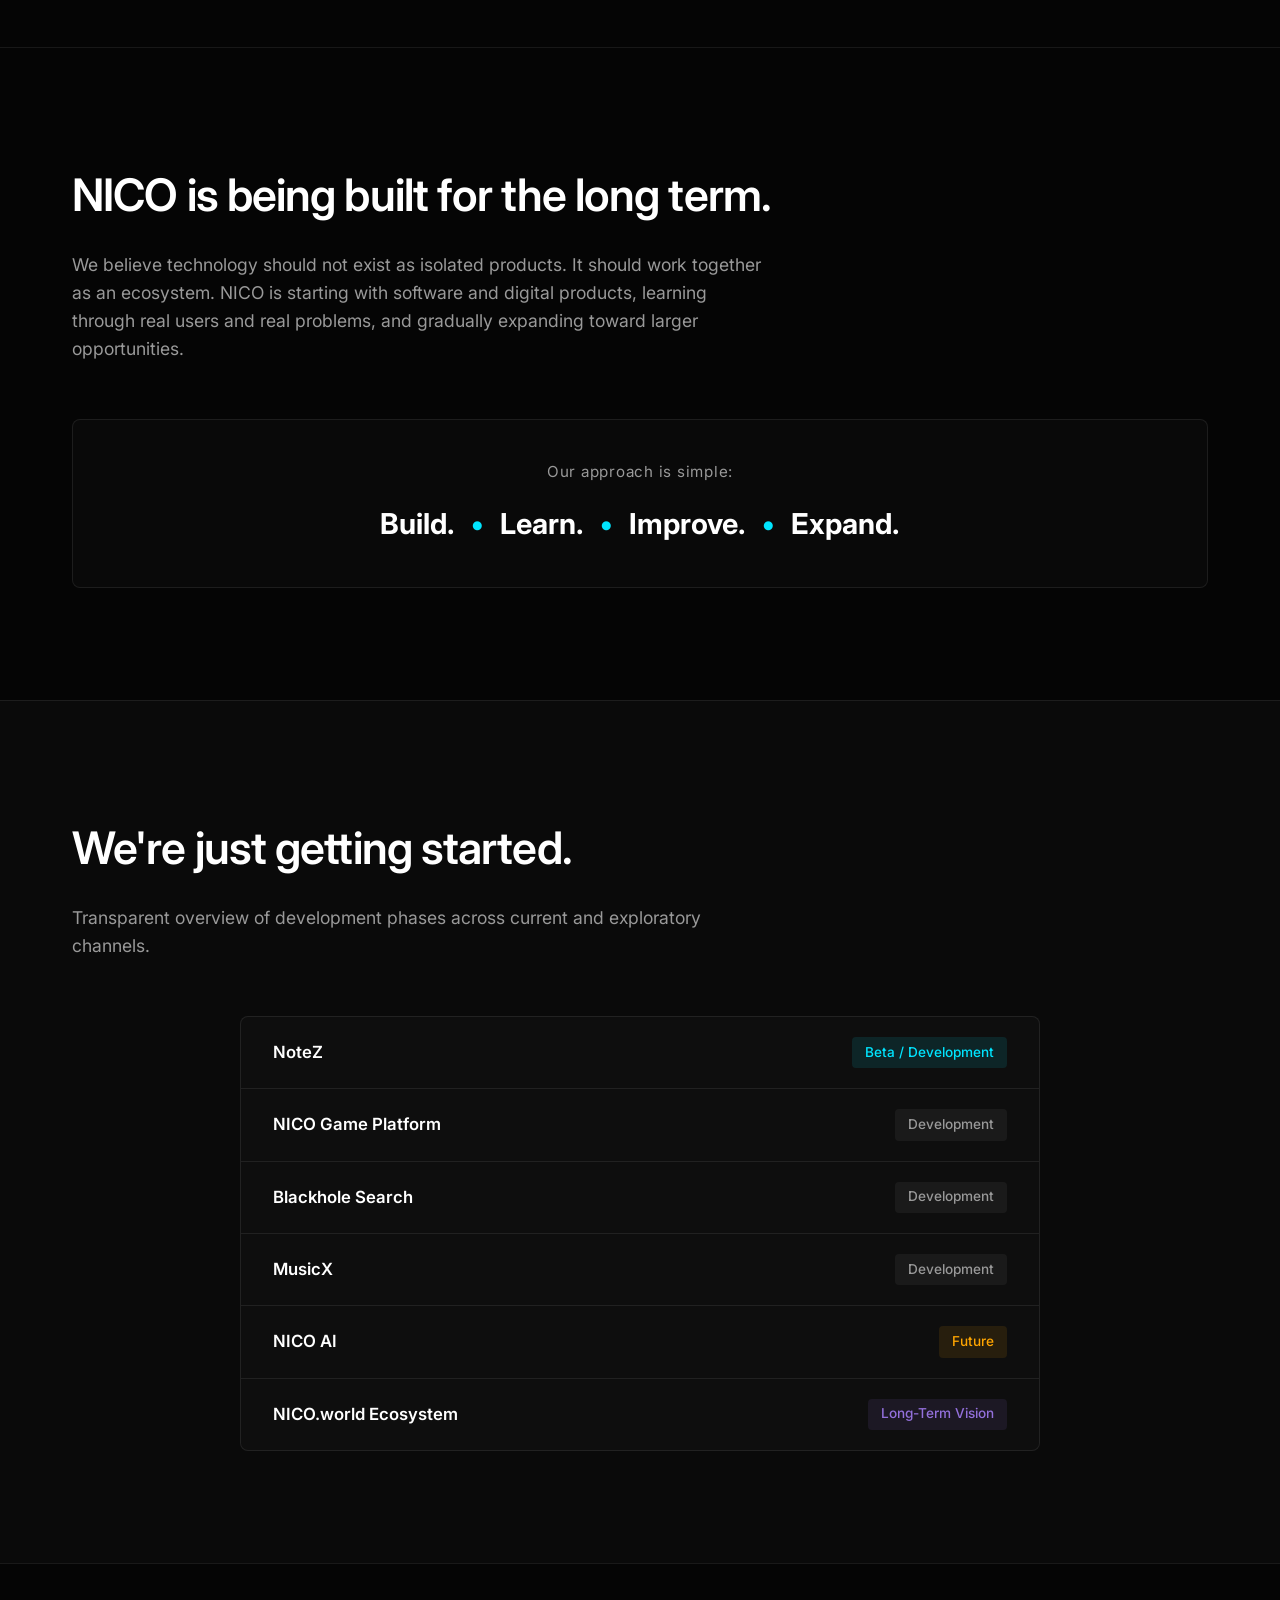
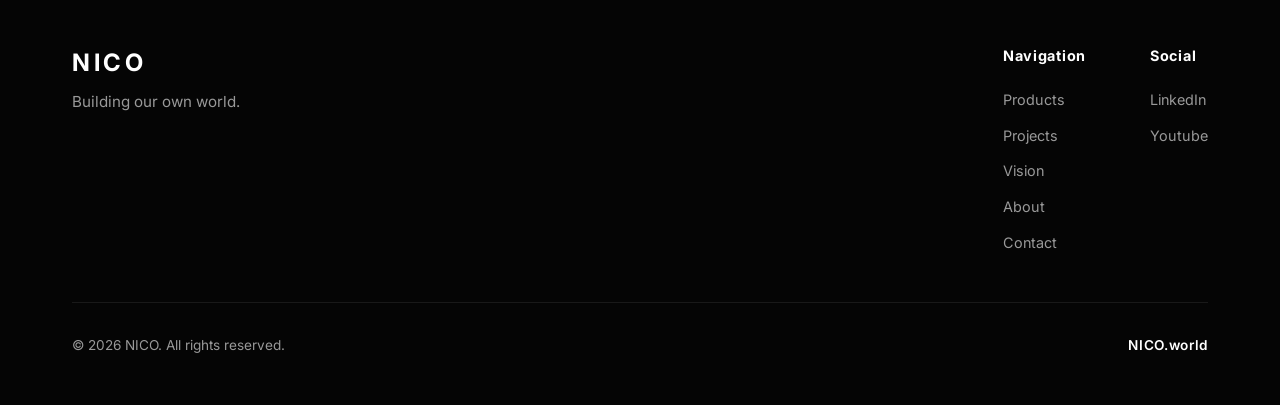
==== commit a98e3bc4: "Update index.html" ====
--- a/index.html
+++ b/index.html
@@ -119,7 +119,7 @@
                 <a href="#vision">Vision</a>
                 <a href="#about">About</a>
                 <a href="#contact">Contact</a>
-                <a href="#blog">Journal</a>
+                <a href="blog">Journal</a>
             </nav>
             <div class="nav-right">
                 <a href="#products" class="btn-primary-small">Explore NICO →</a>
@@ -138,7 +138,7 @@
             <a href="#vision" class="mob-link">Vision</a>
             <a href="#about" class="mob-link">About</a>
             <a href="#contact" class="mob-link">Contact</a>
-              <a href="#blog" class="mob-link">Journal</a>
+              <a href="blog" class="mob-link">Journal</a>
             <a href="#products" class="btn-primary-small mob-btn">Explore NICO →</a>
         </div>
     </header>
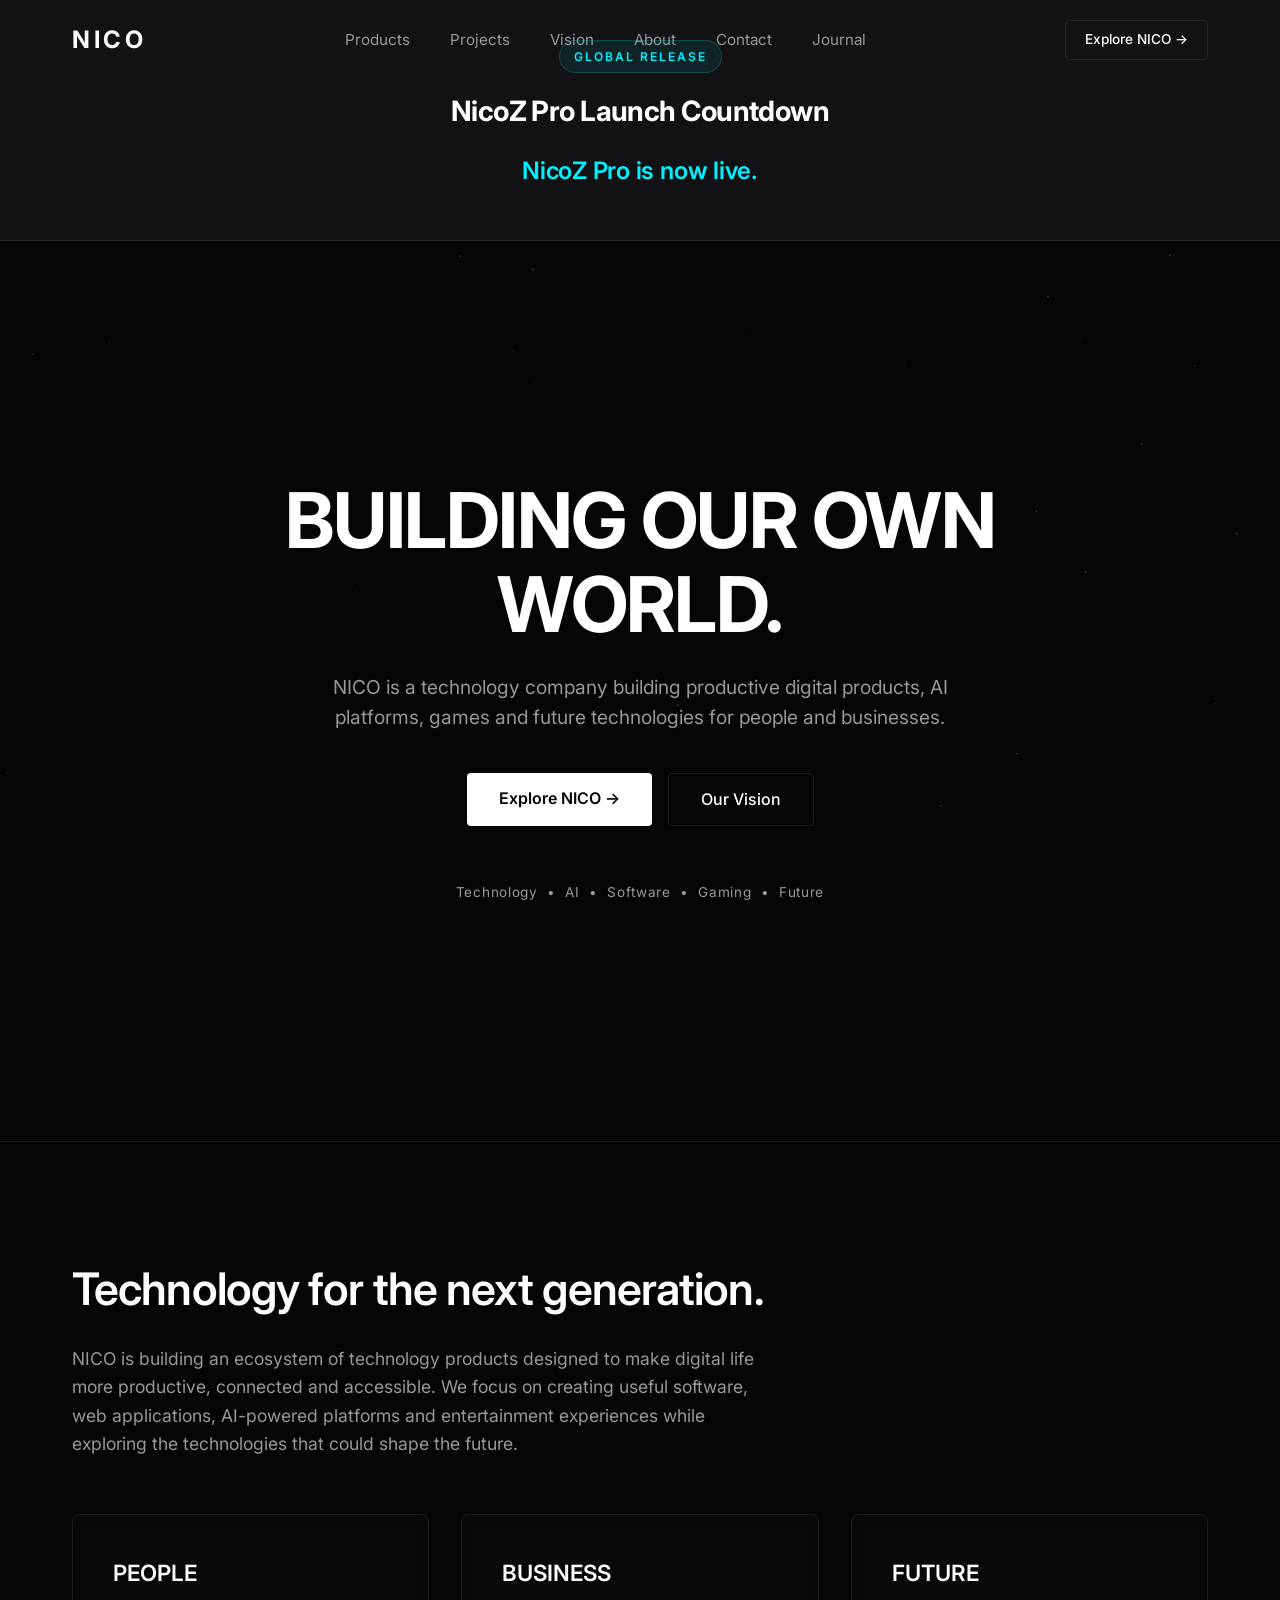
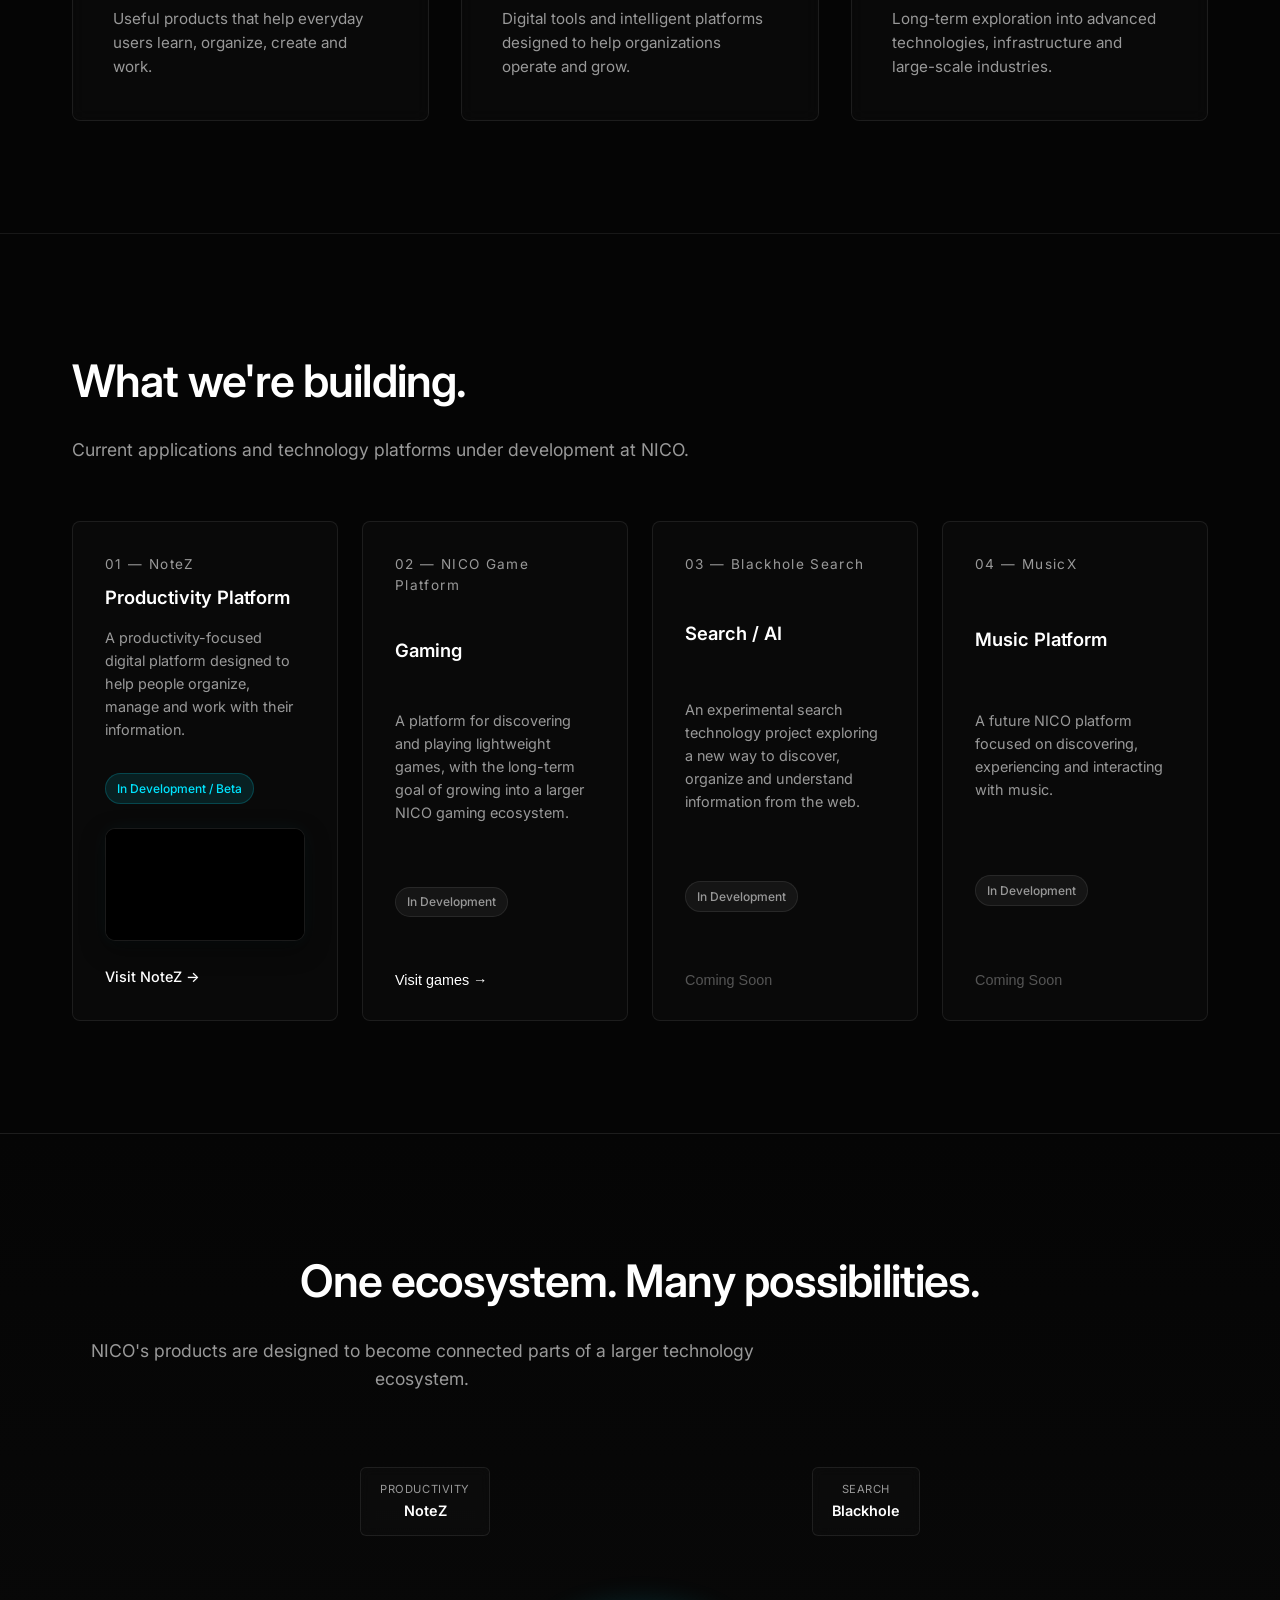
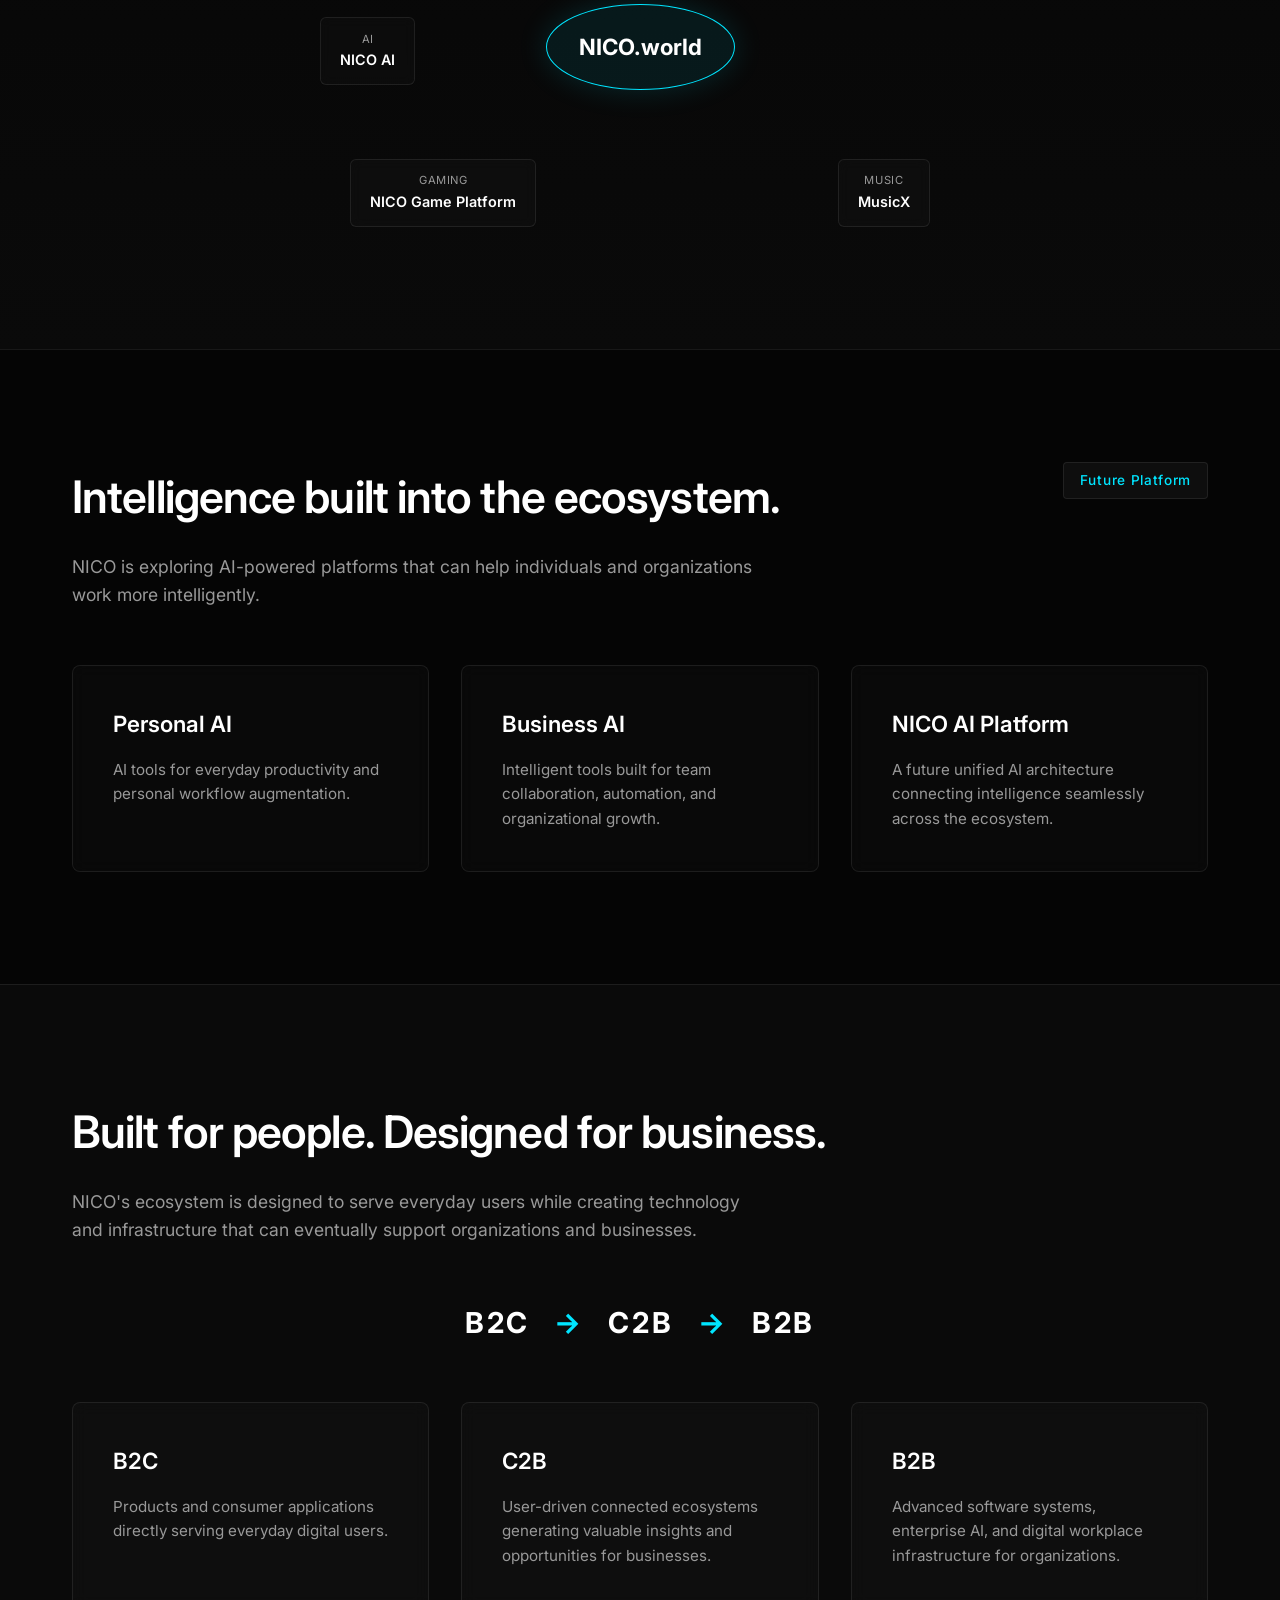
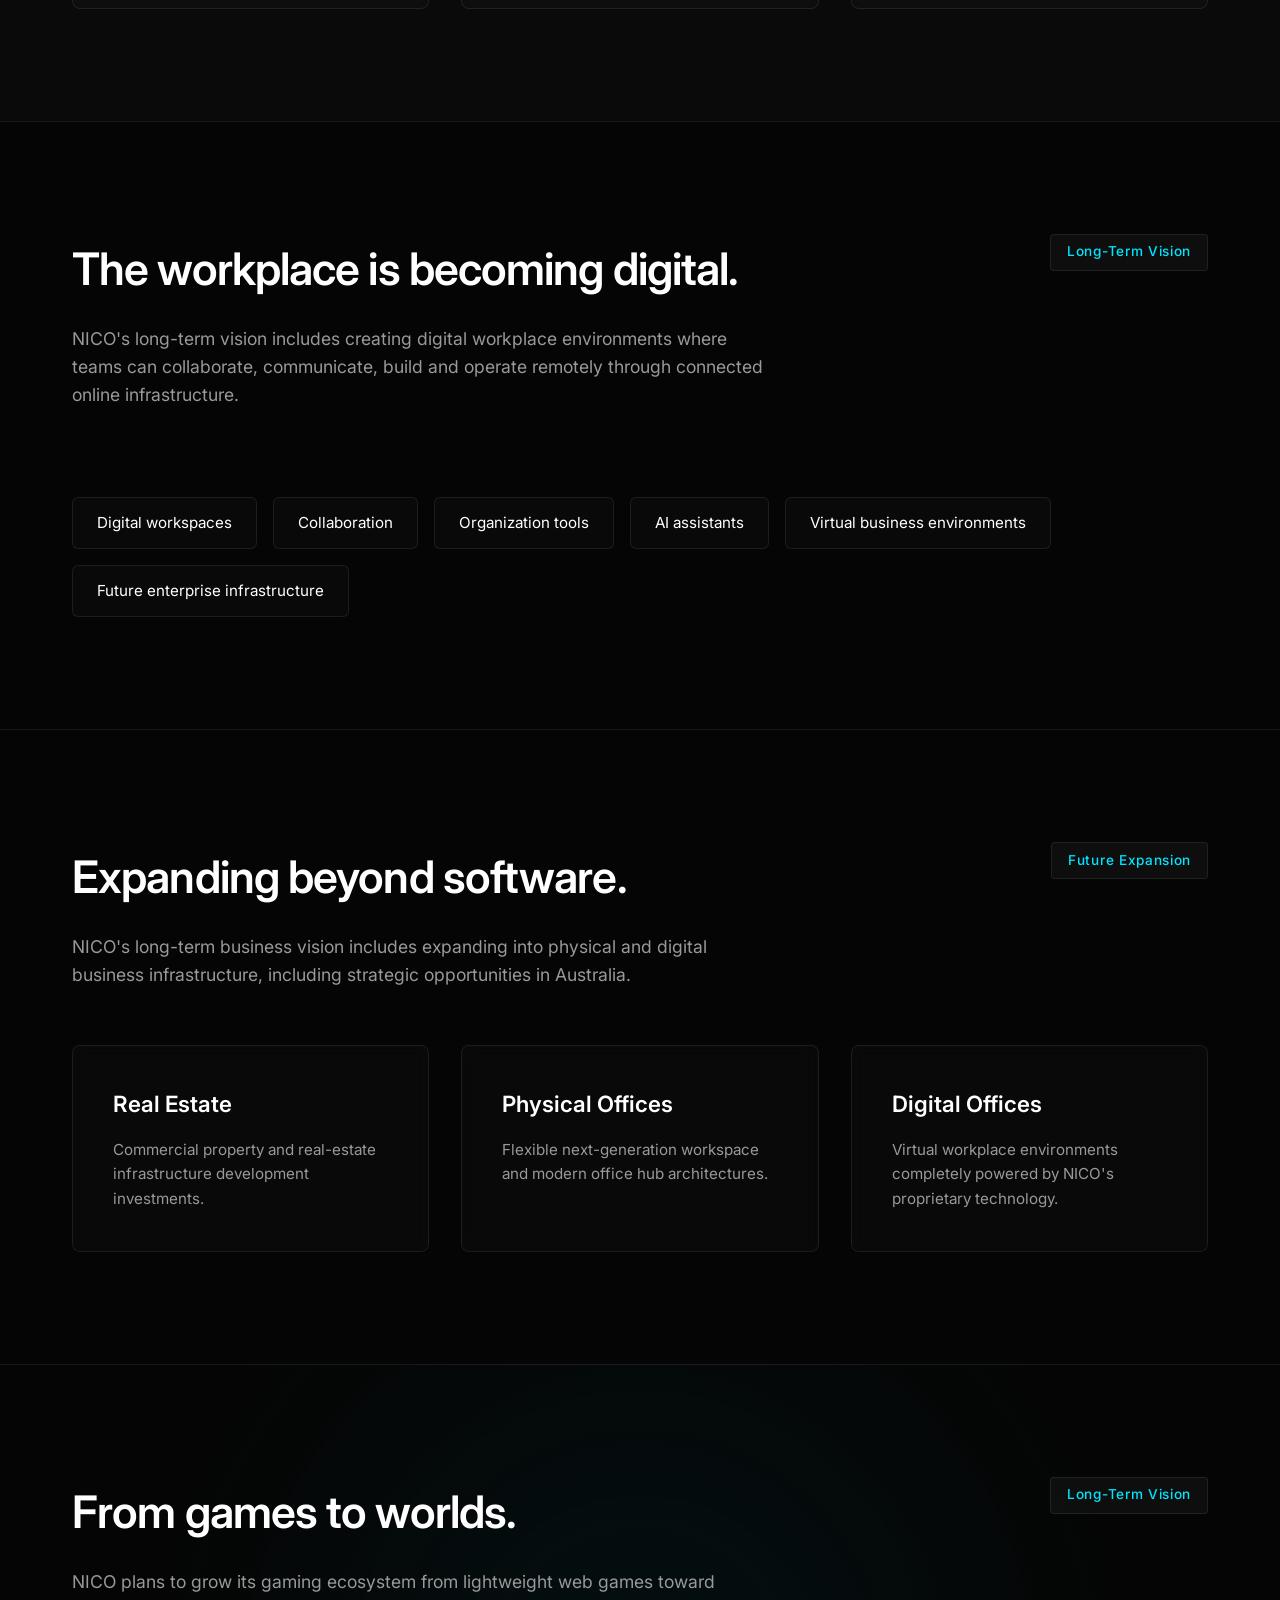
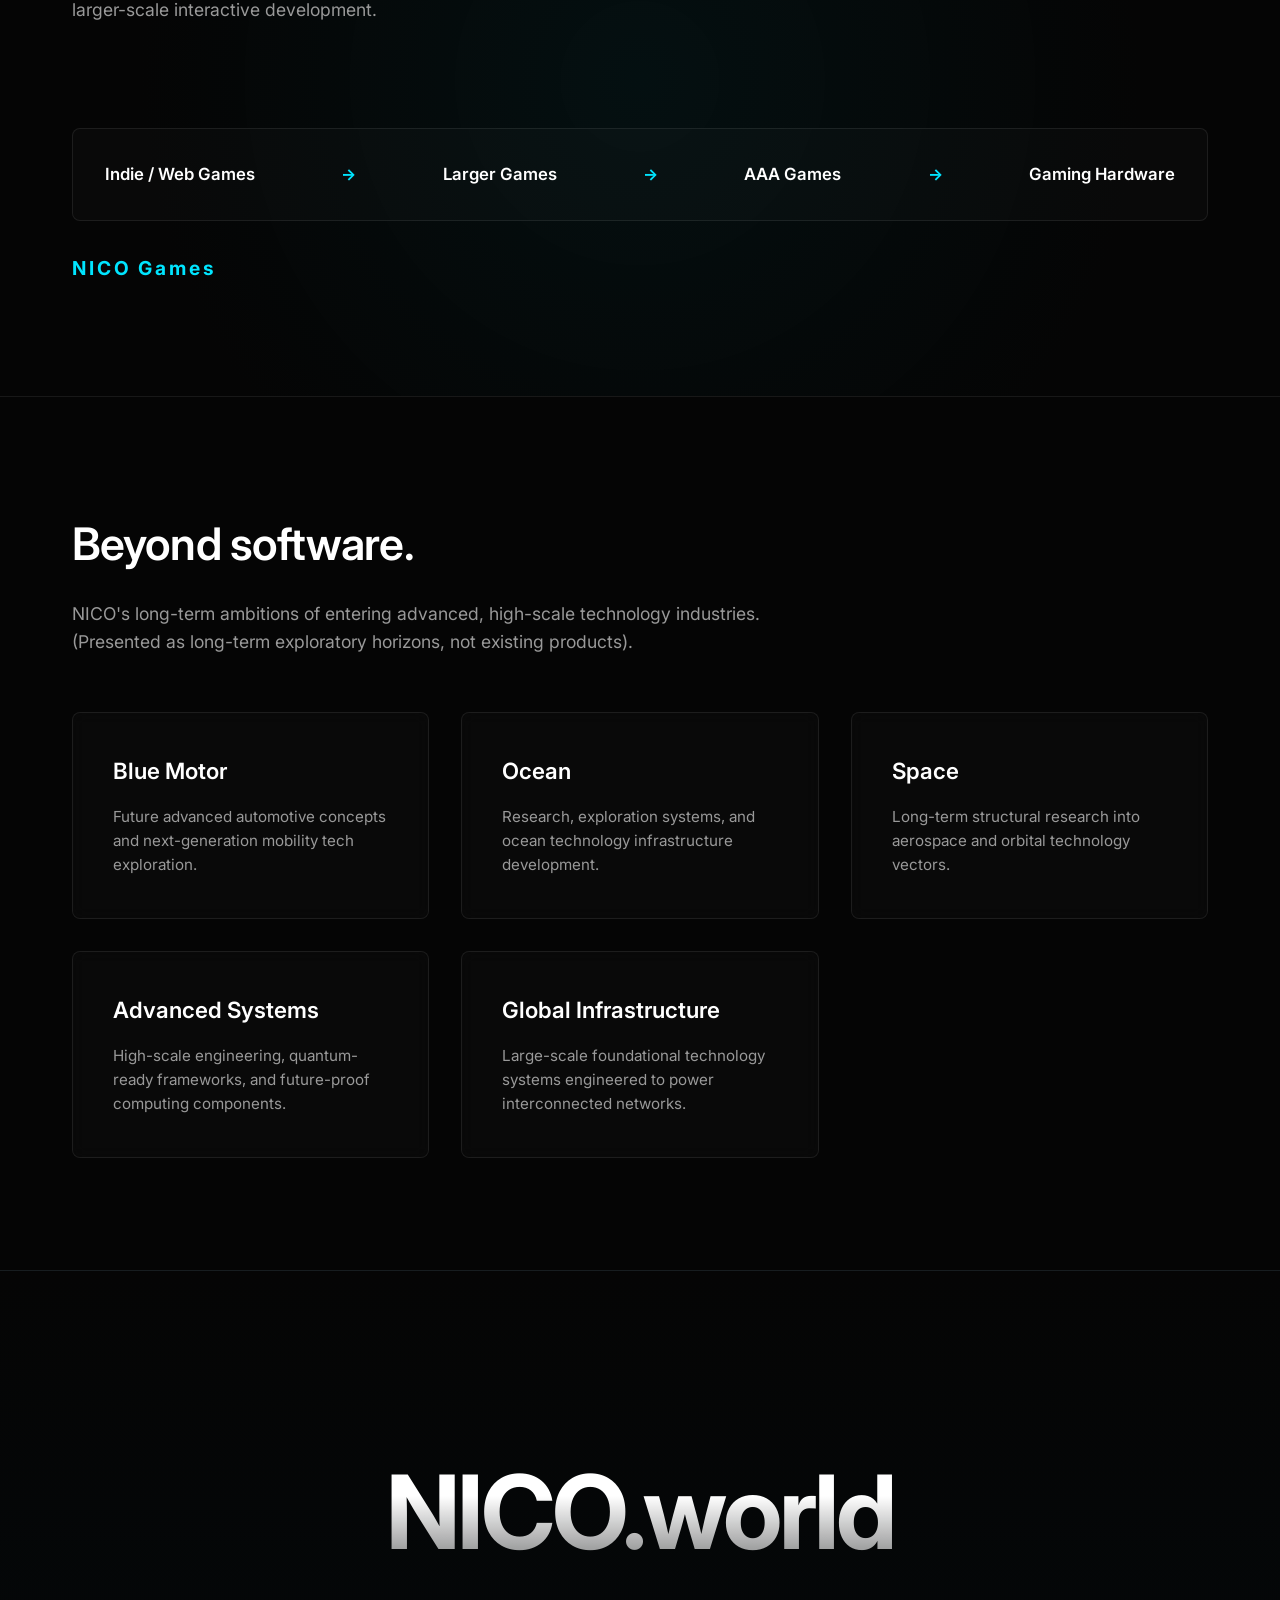
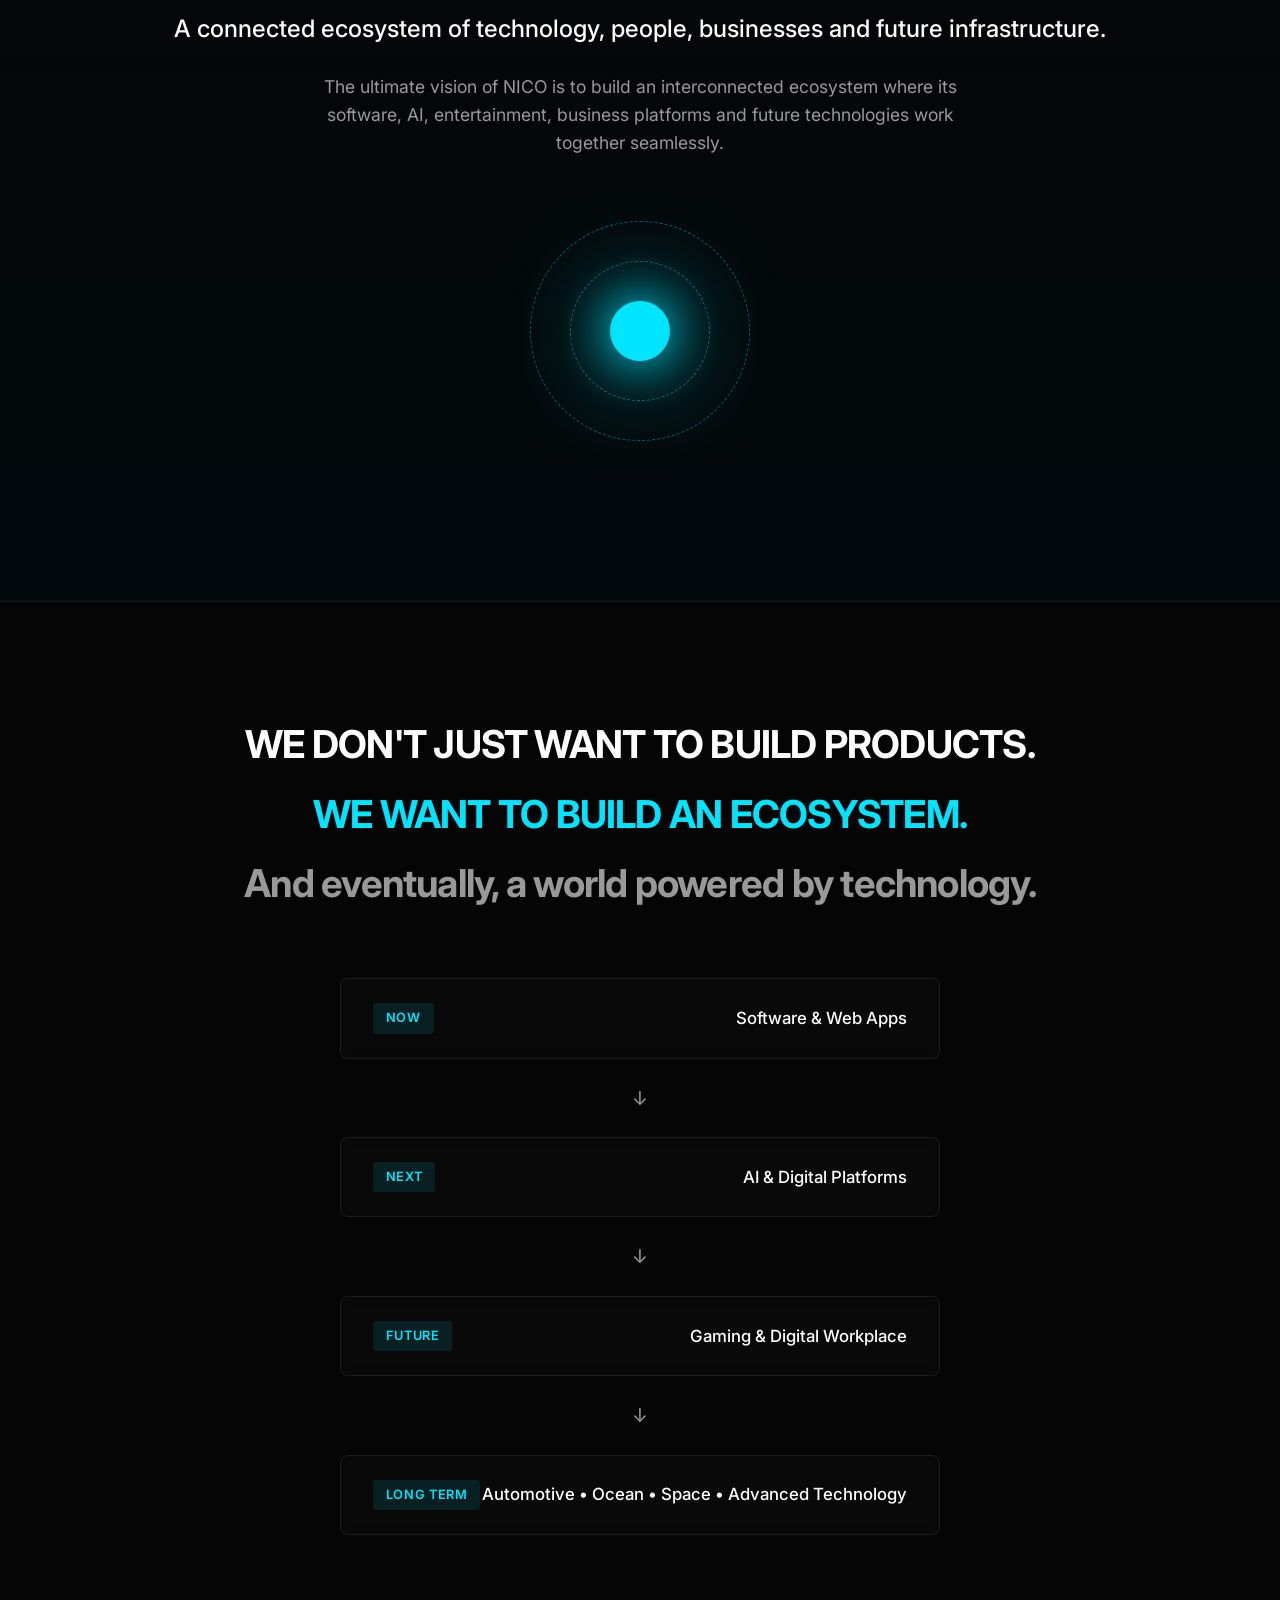
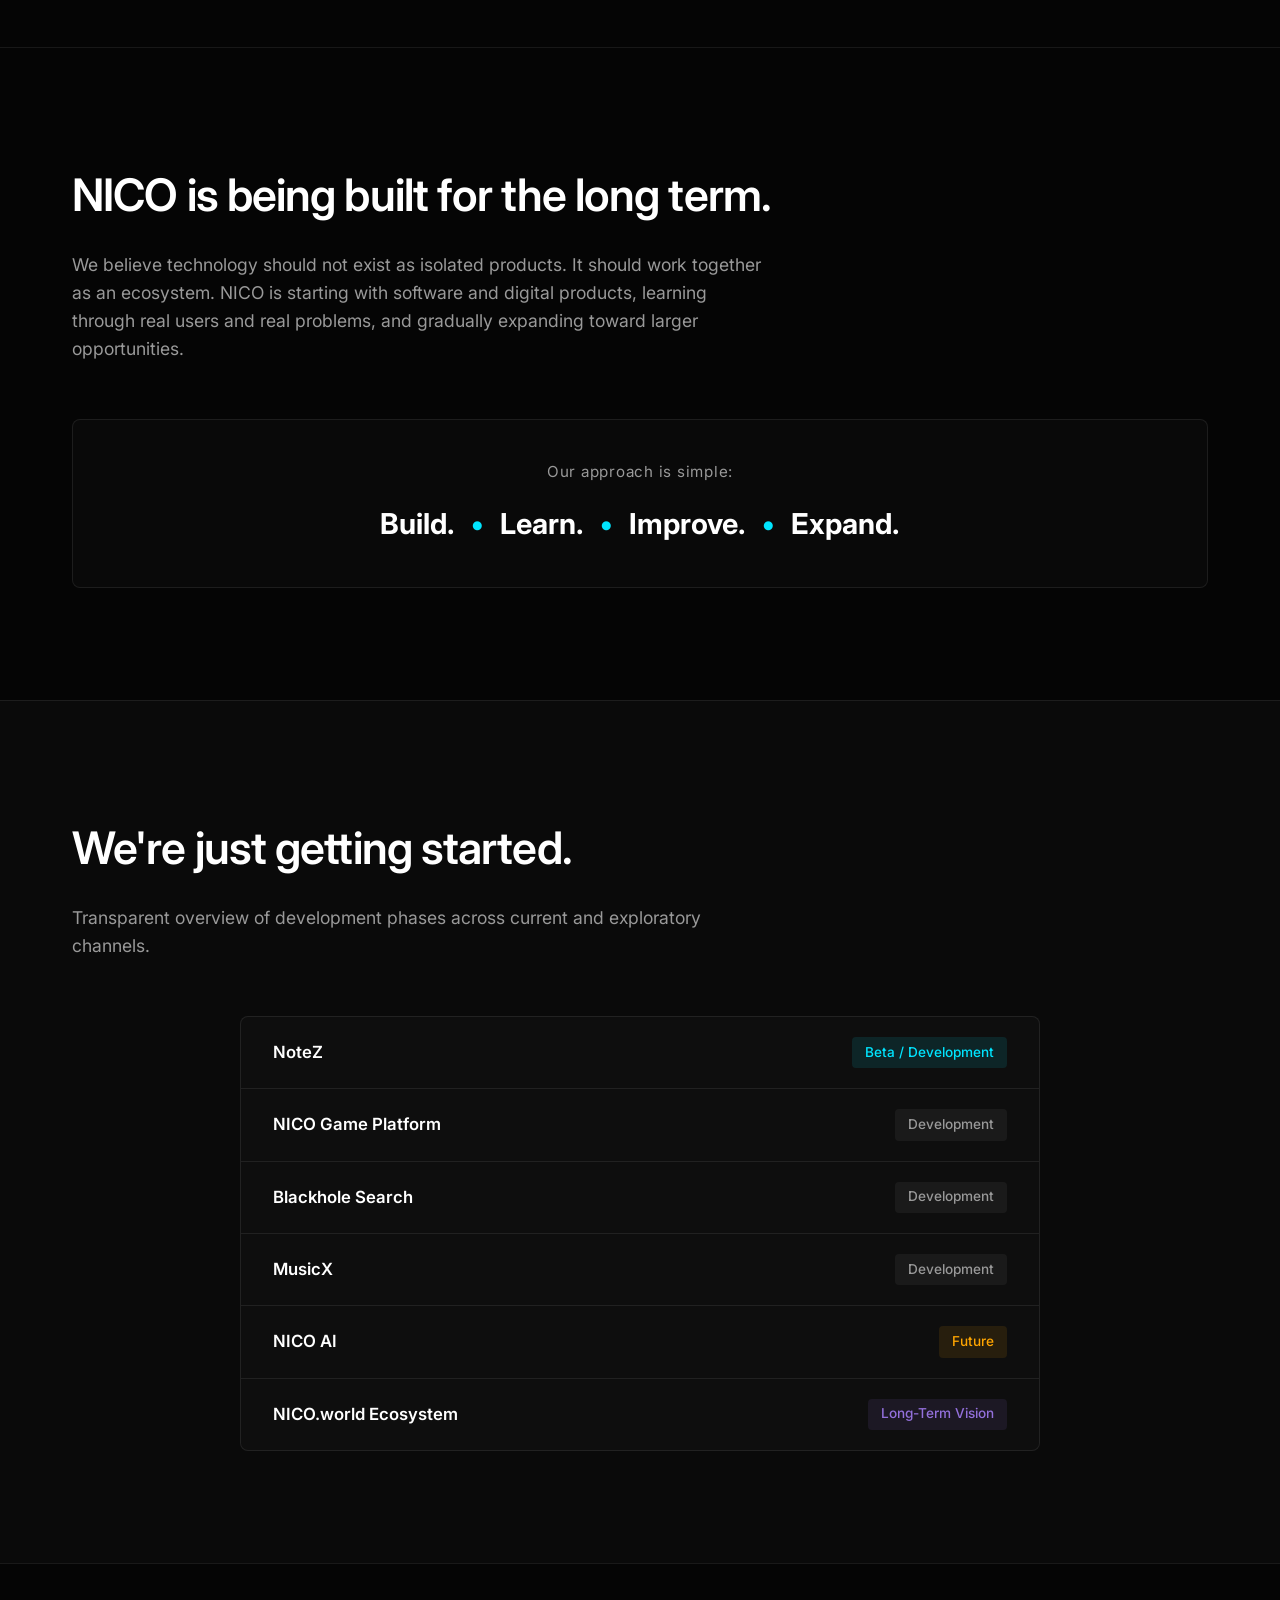
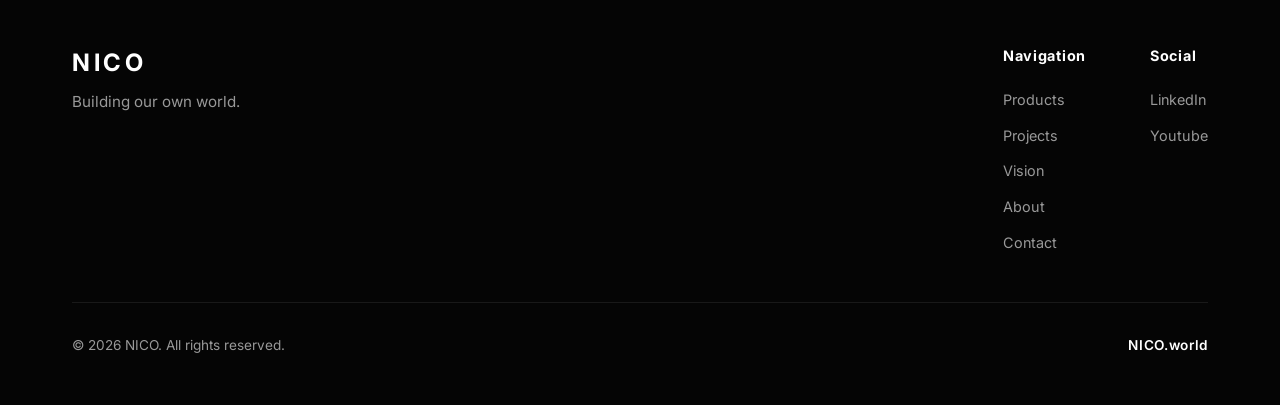
==== commit 0d2f7bd9: "Replace 'Coming Soon' button with link to games" ====
--- a/index.html
+++ b/index.html
@@ -376,7 +376,14 @@
                         </div>
 
                         <button class="btn-link disabled" disabled>
-                            Coming Soon
+                            
+                       <a
+                            href="https://game-28565.web.app/"
+                            target="_blank"
+                            rel="noopener noreferrer"
+                            class="btn-link">
+                            Visit games →
+                        </a>
                         </button>
 
                     </div>
